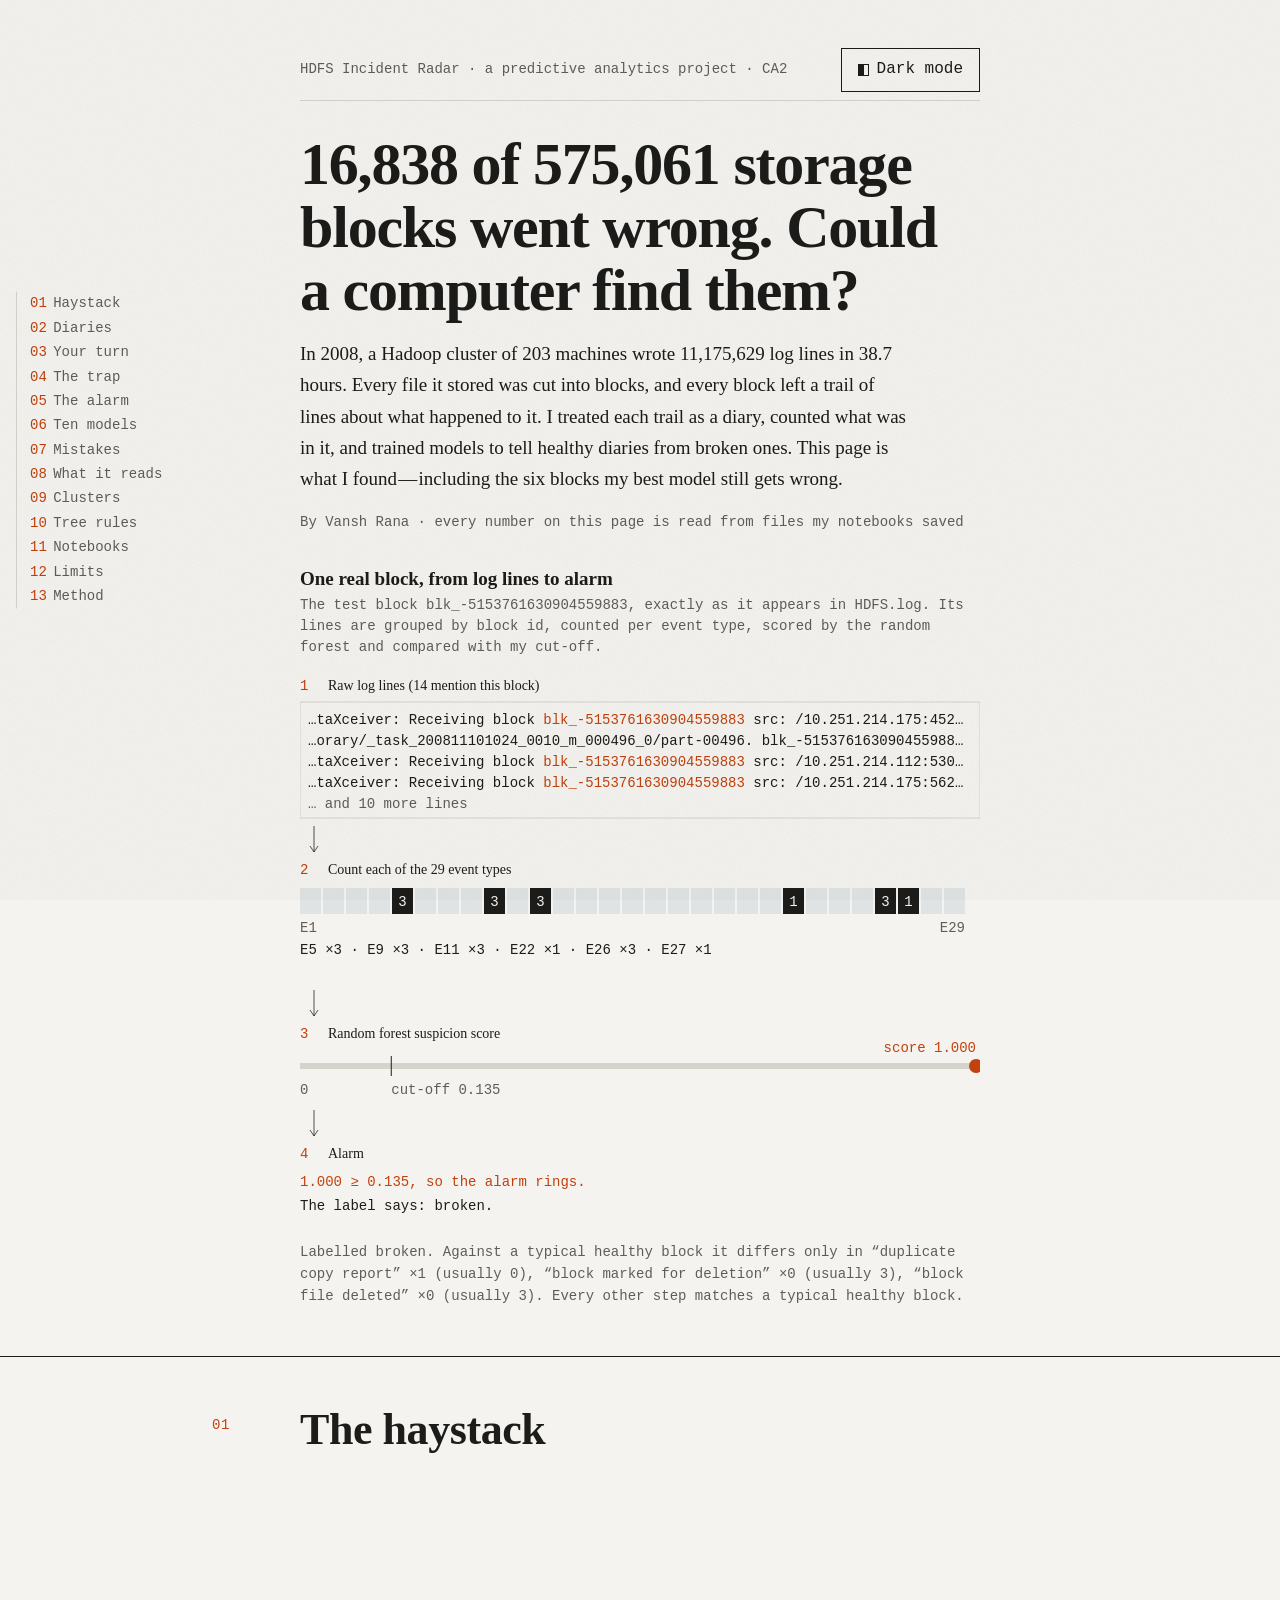
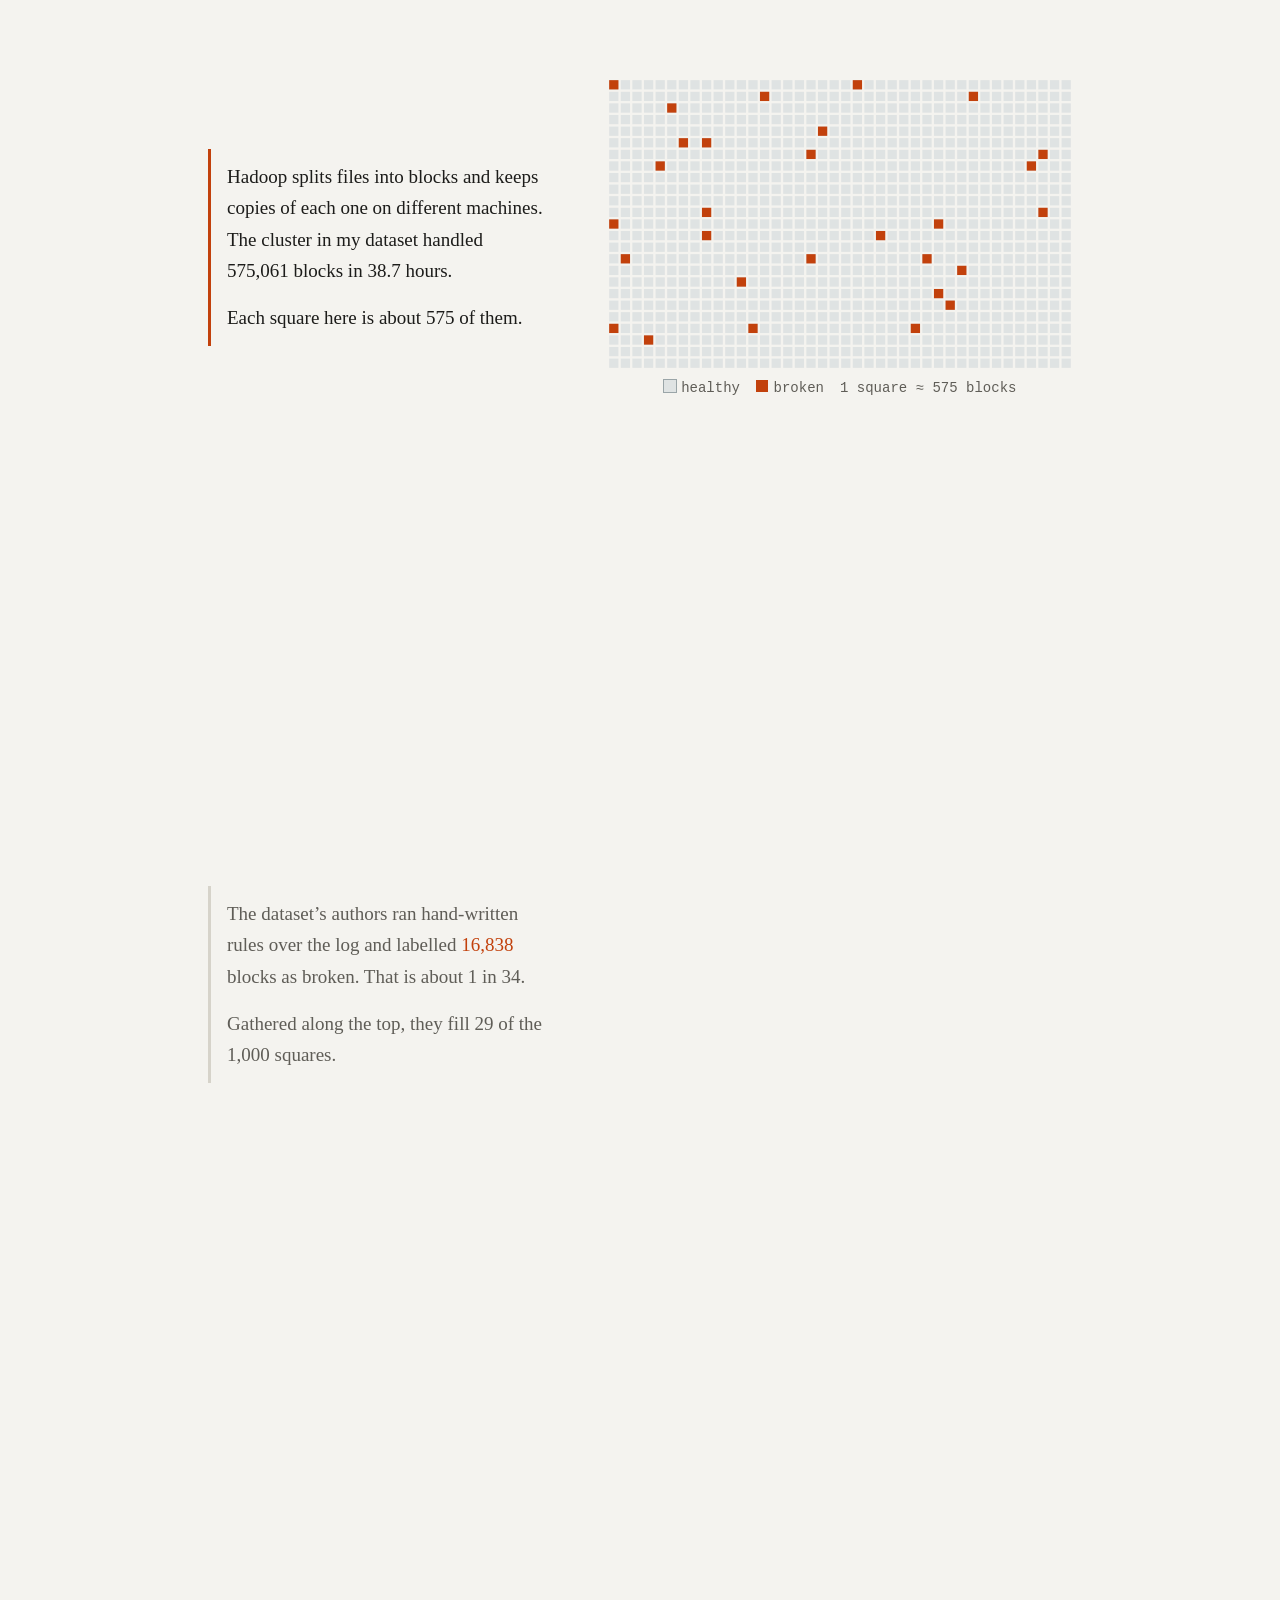
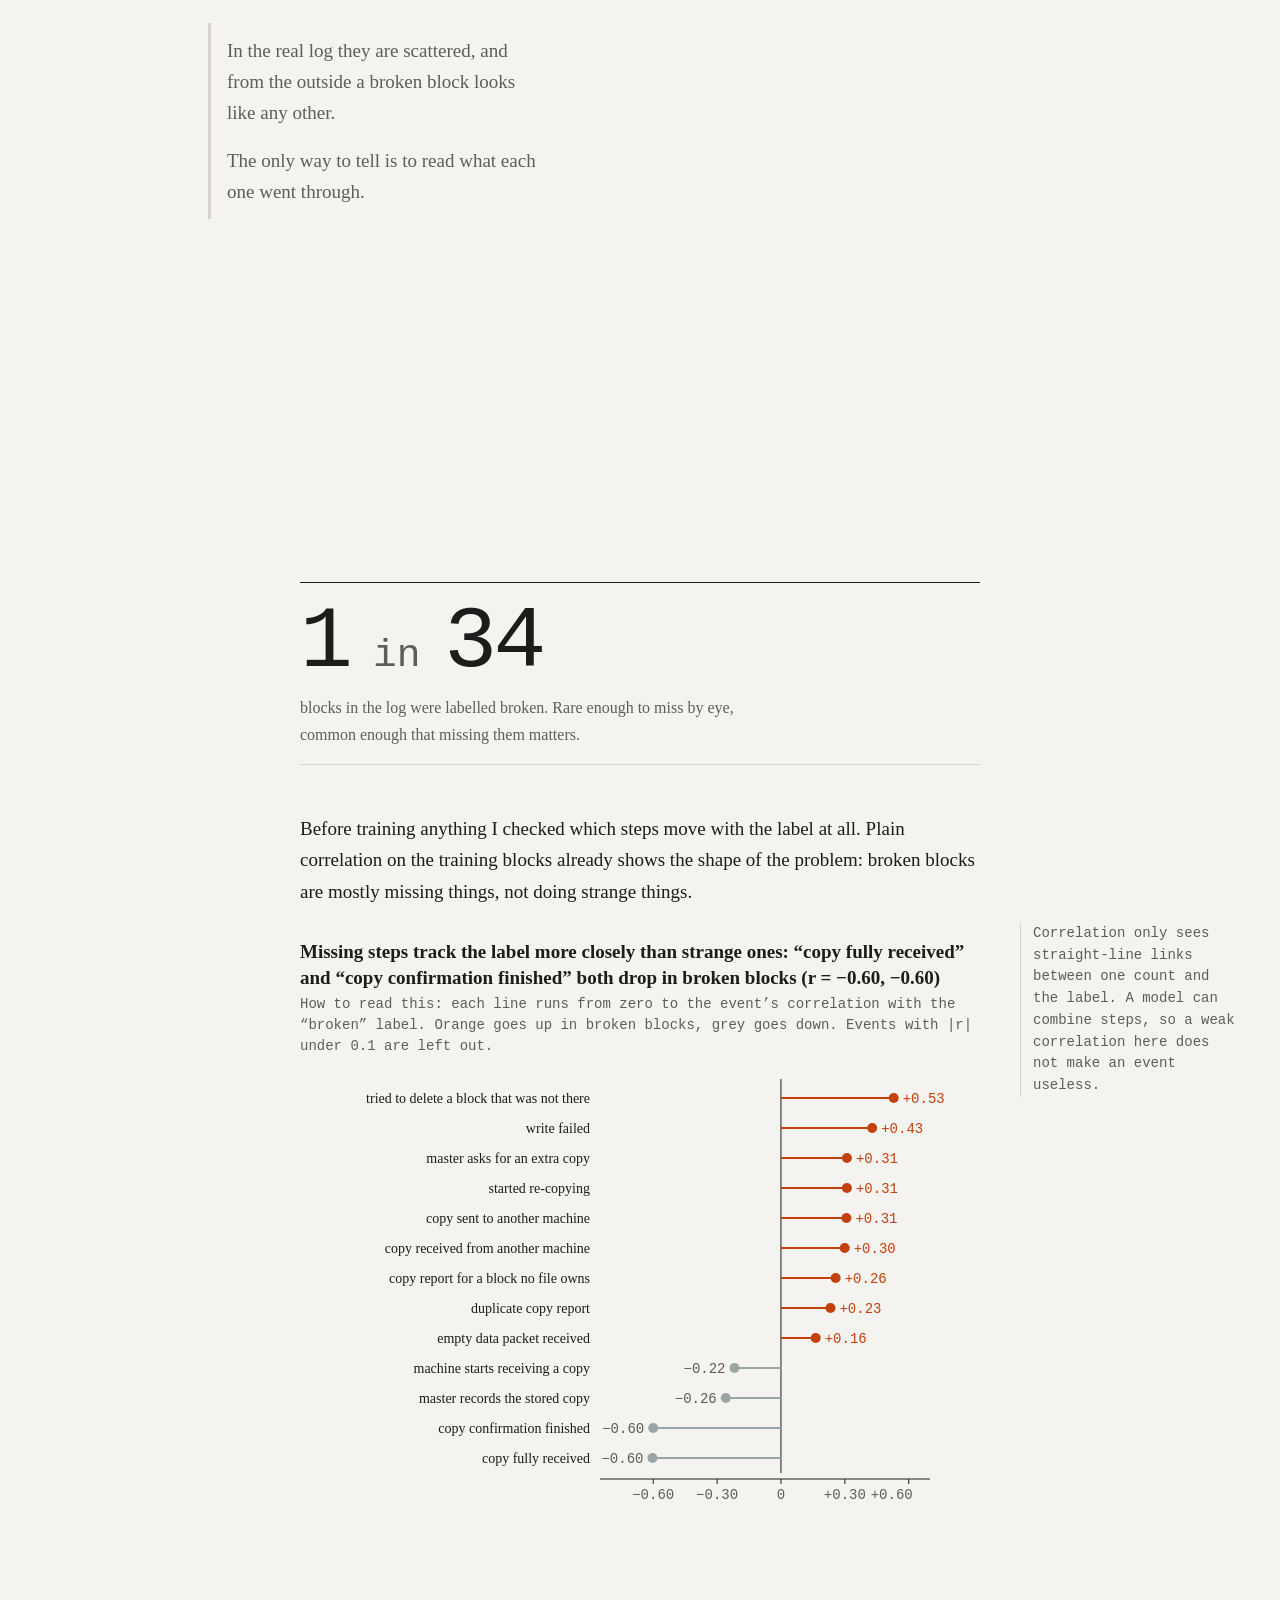
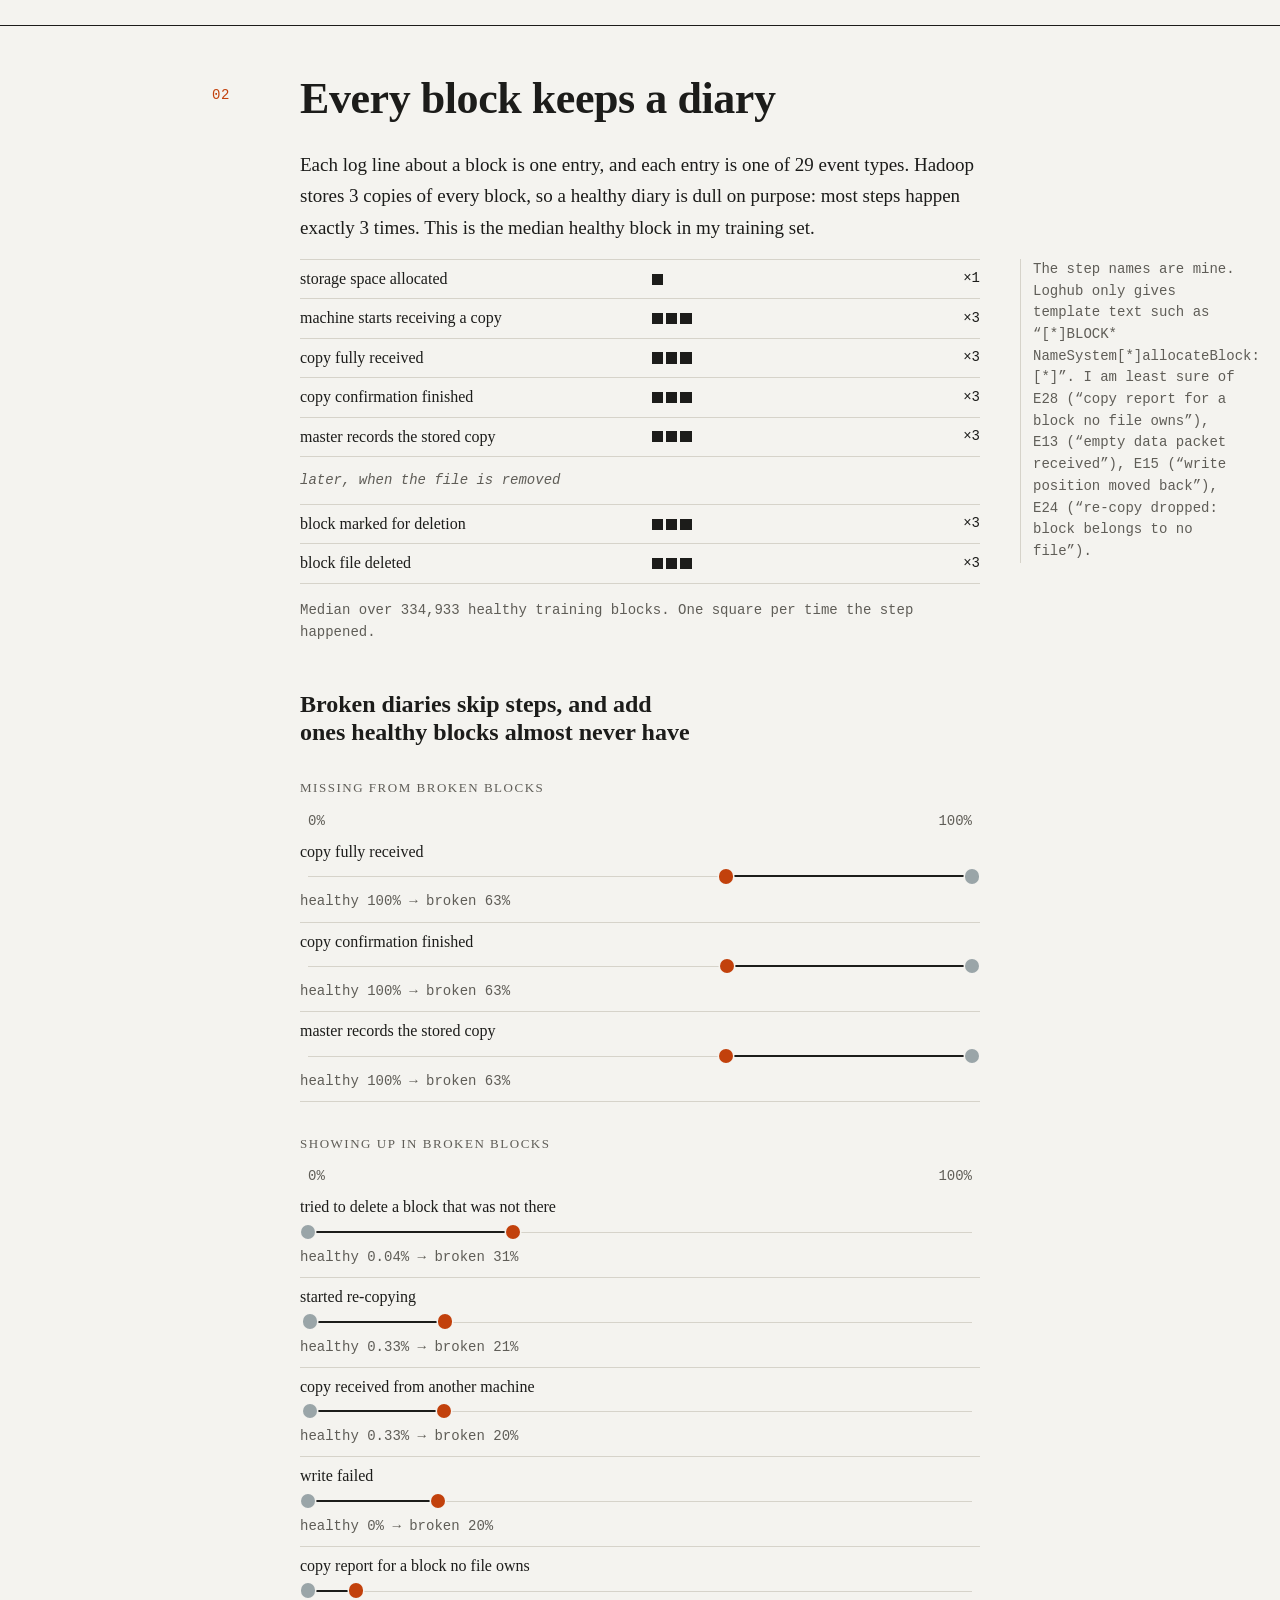
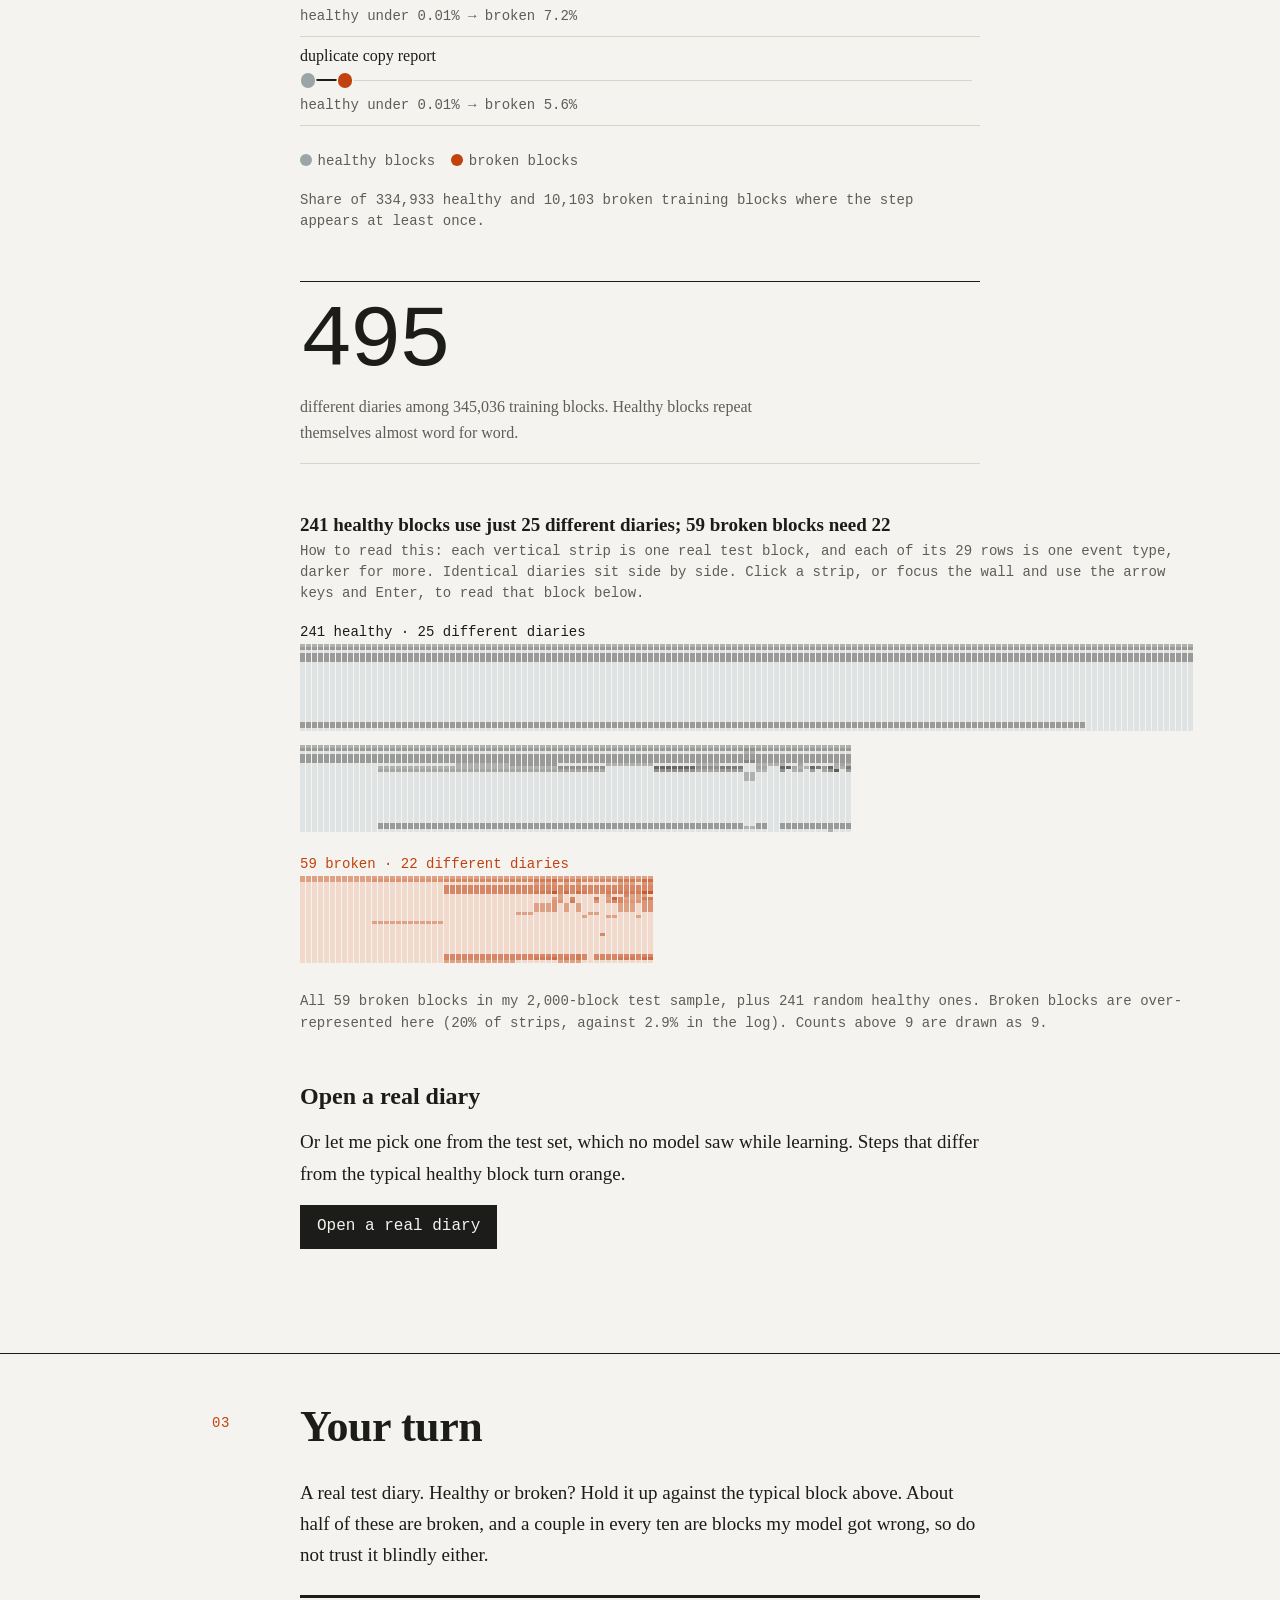
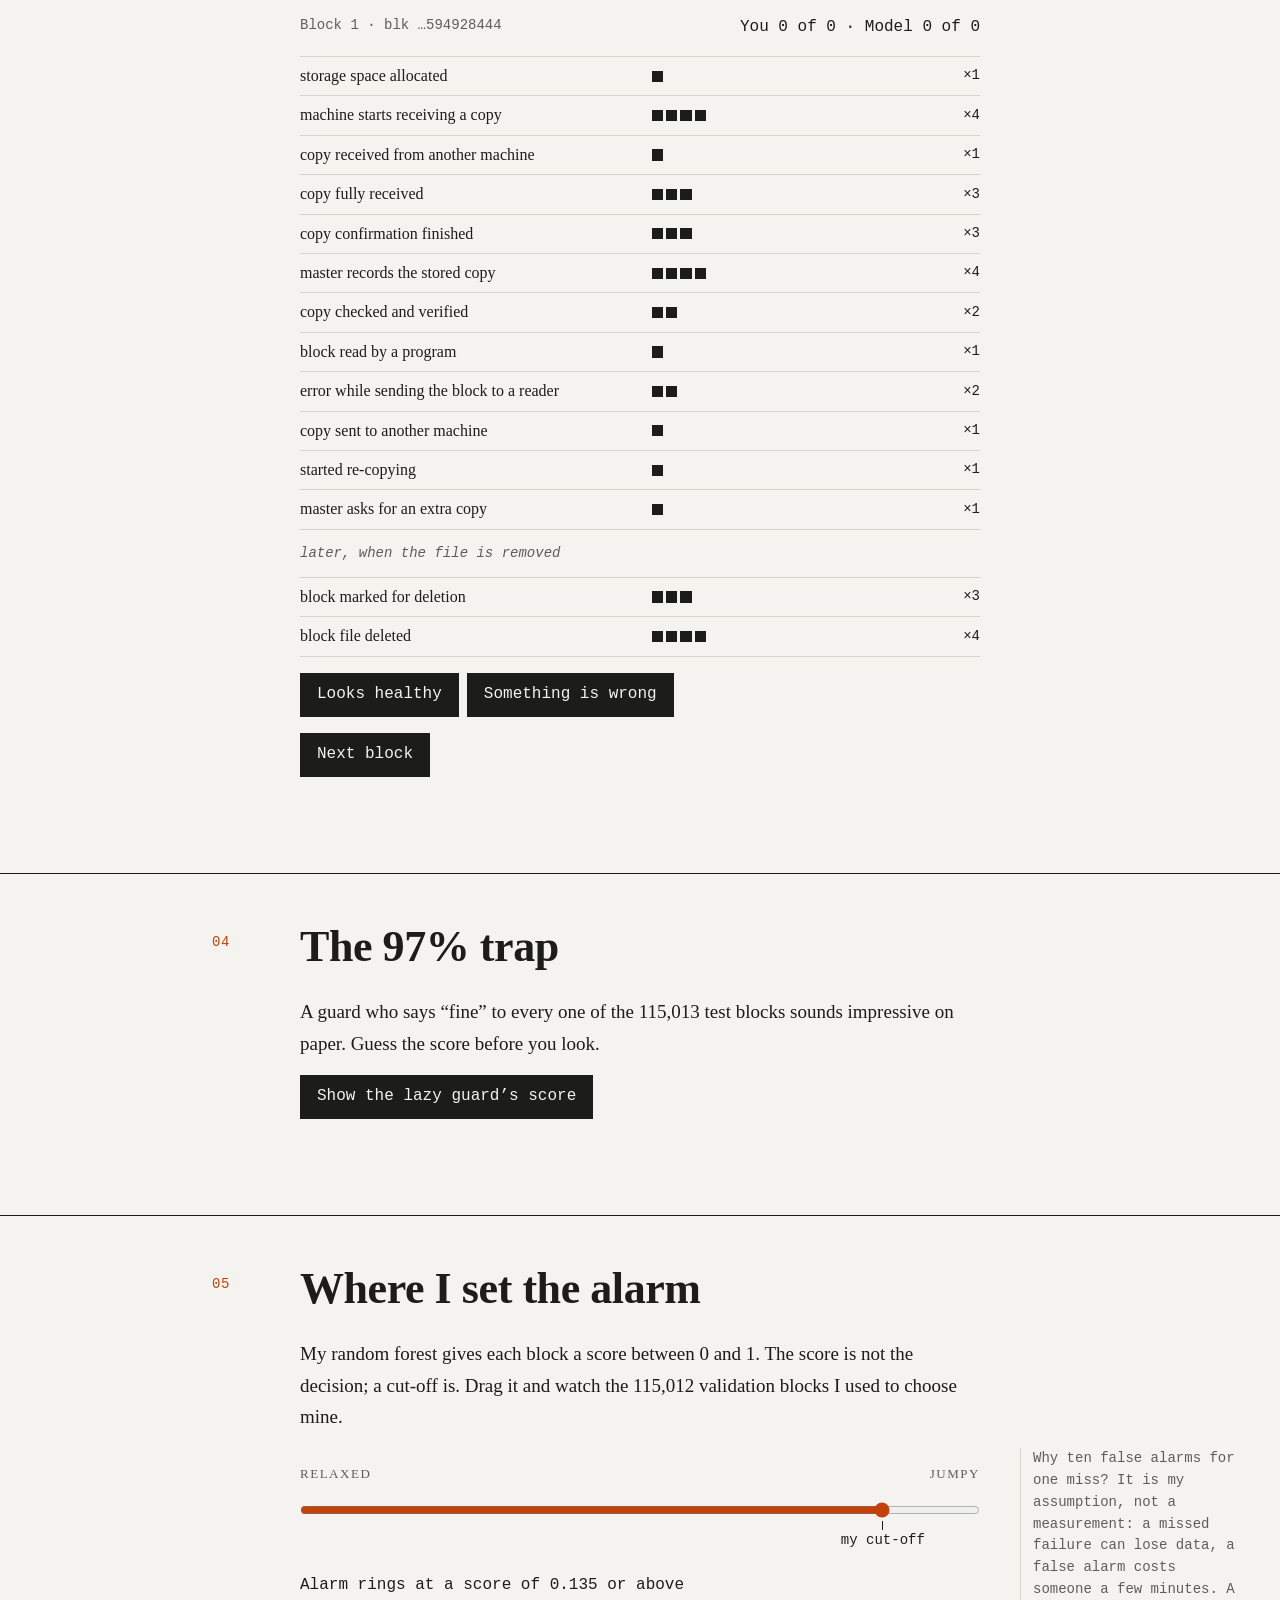
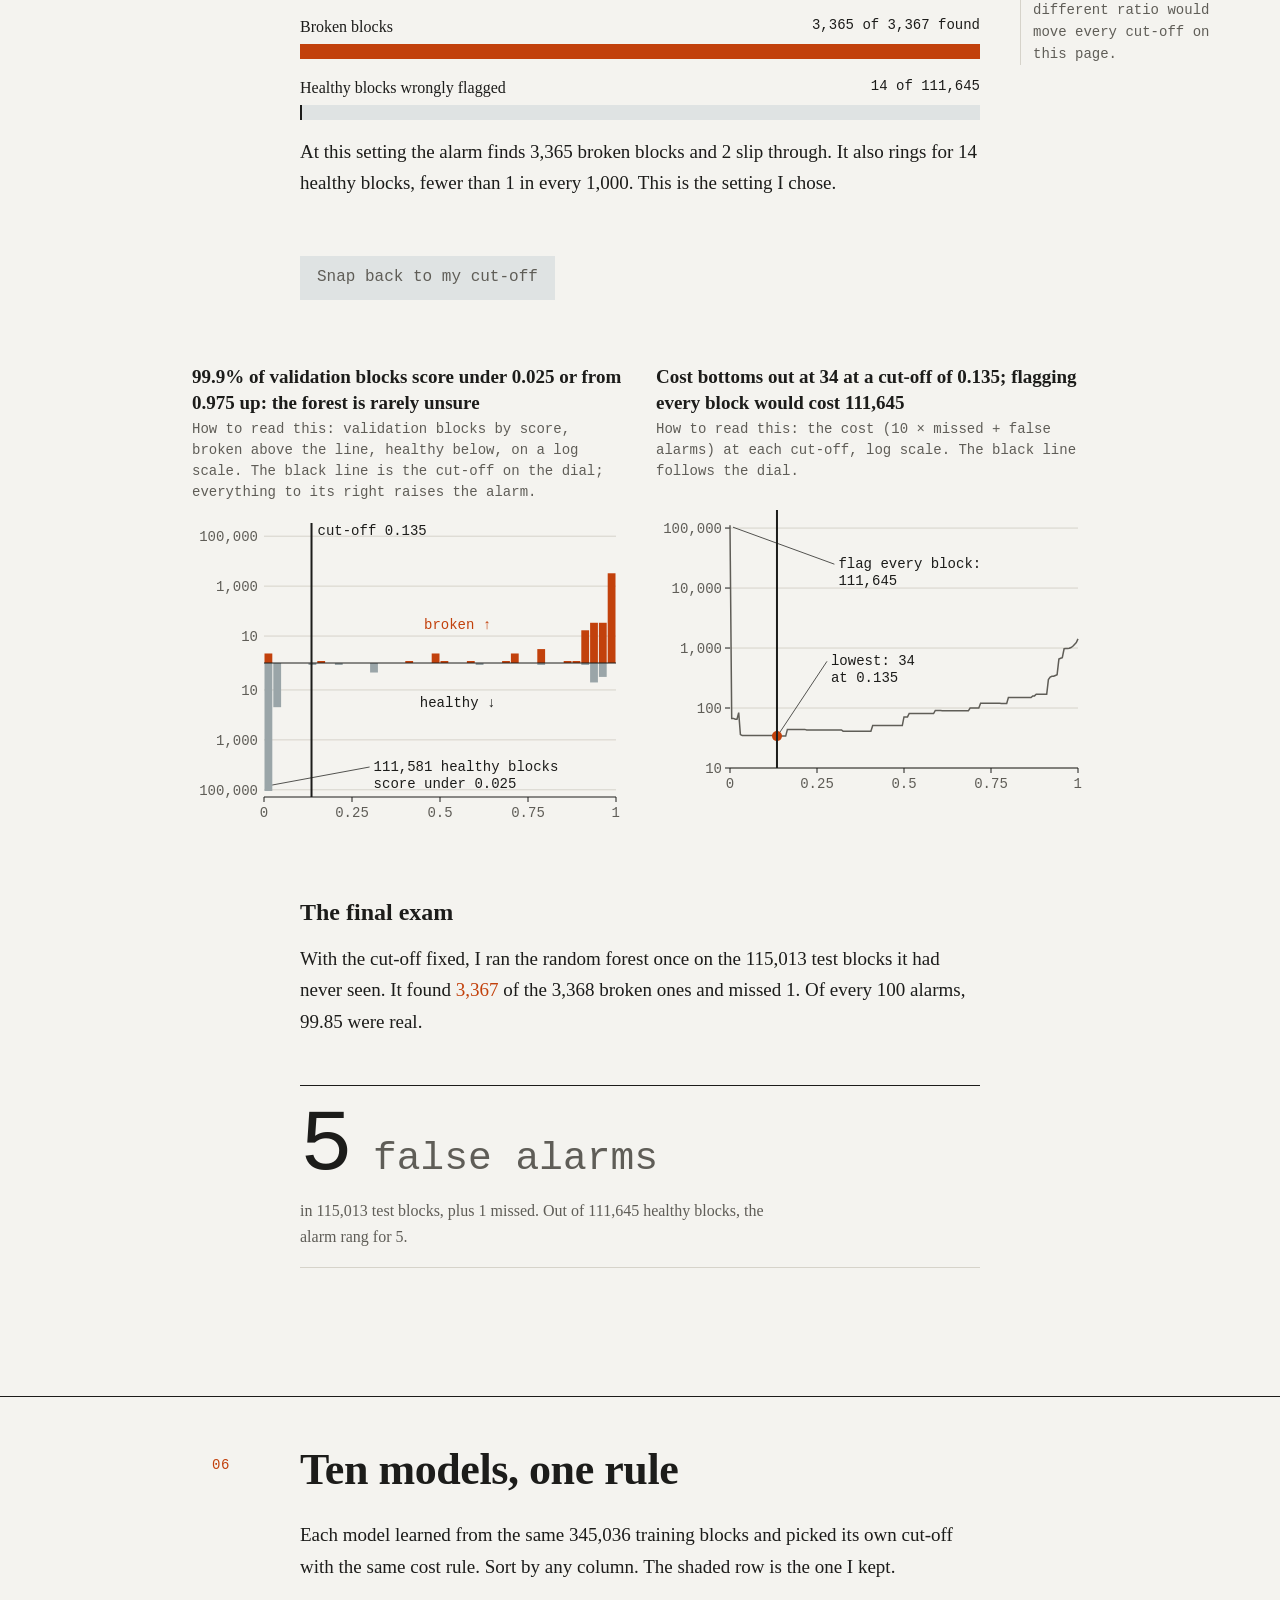
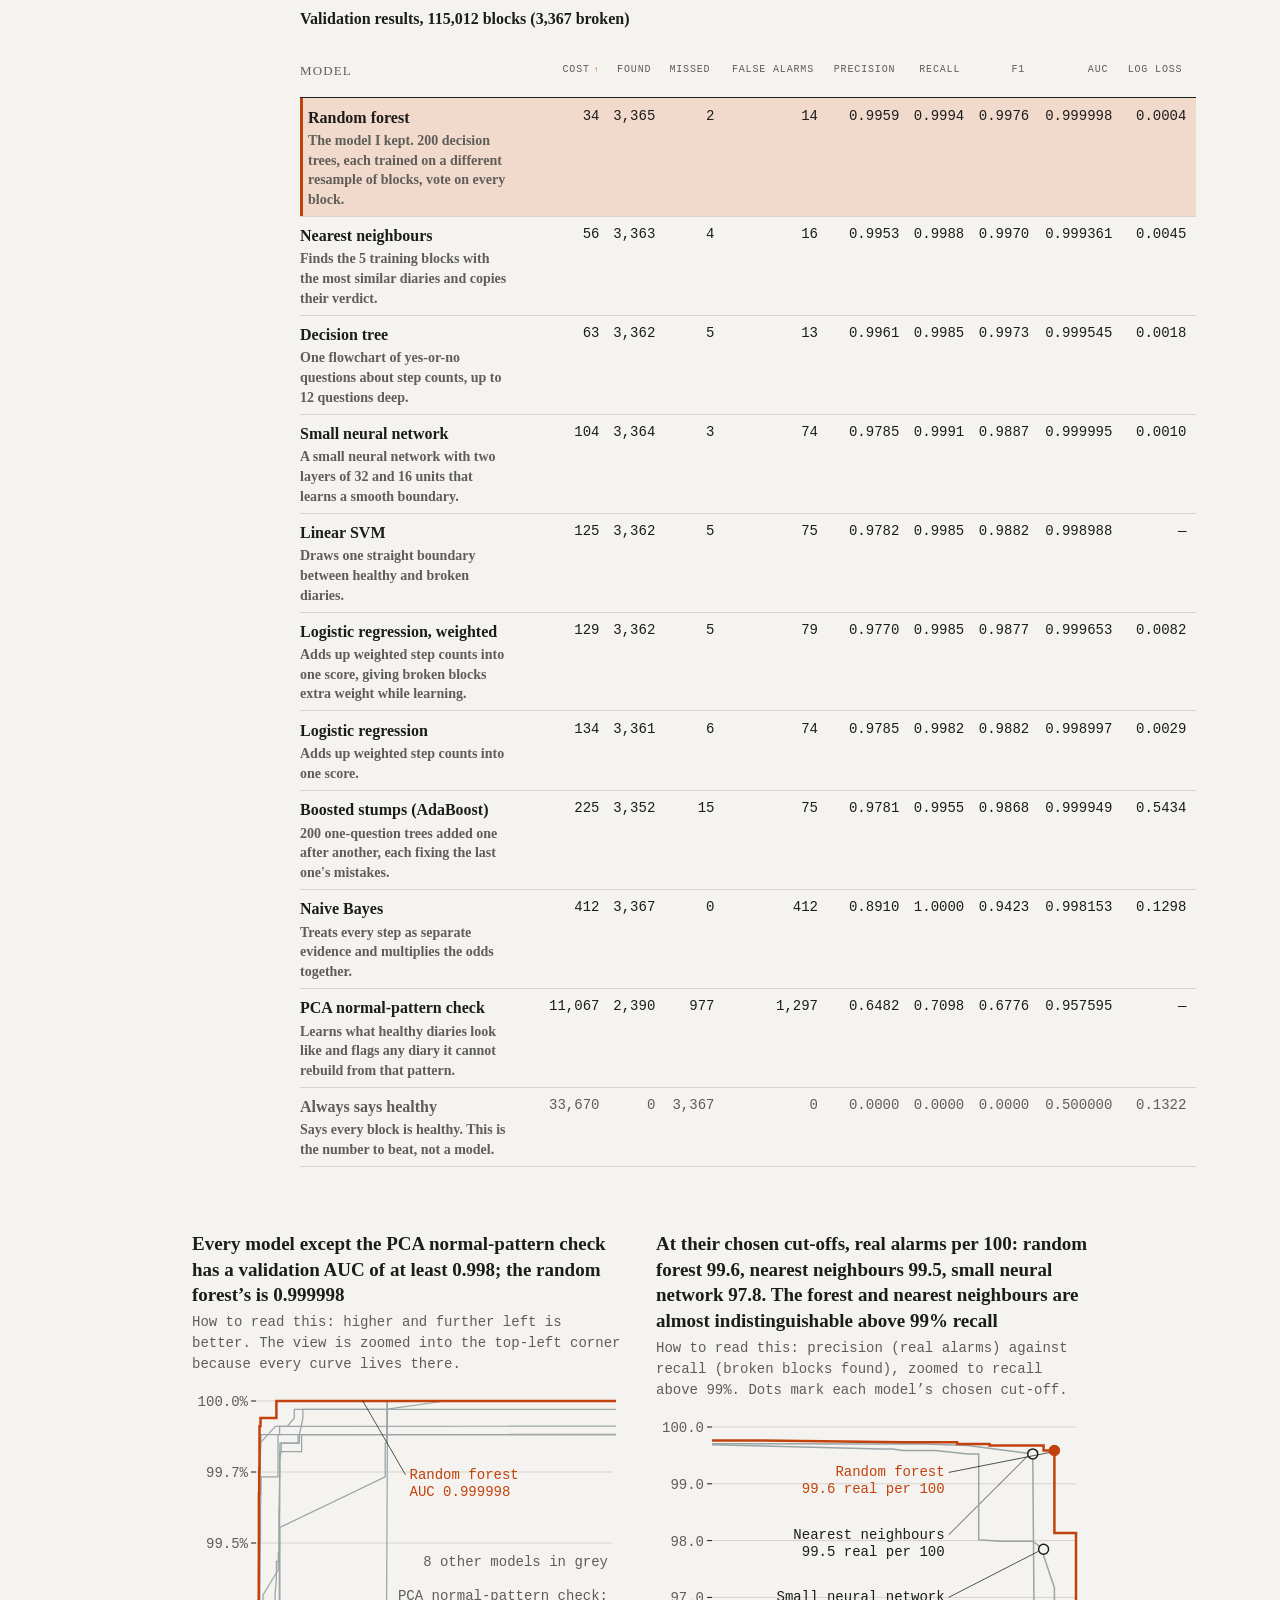
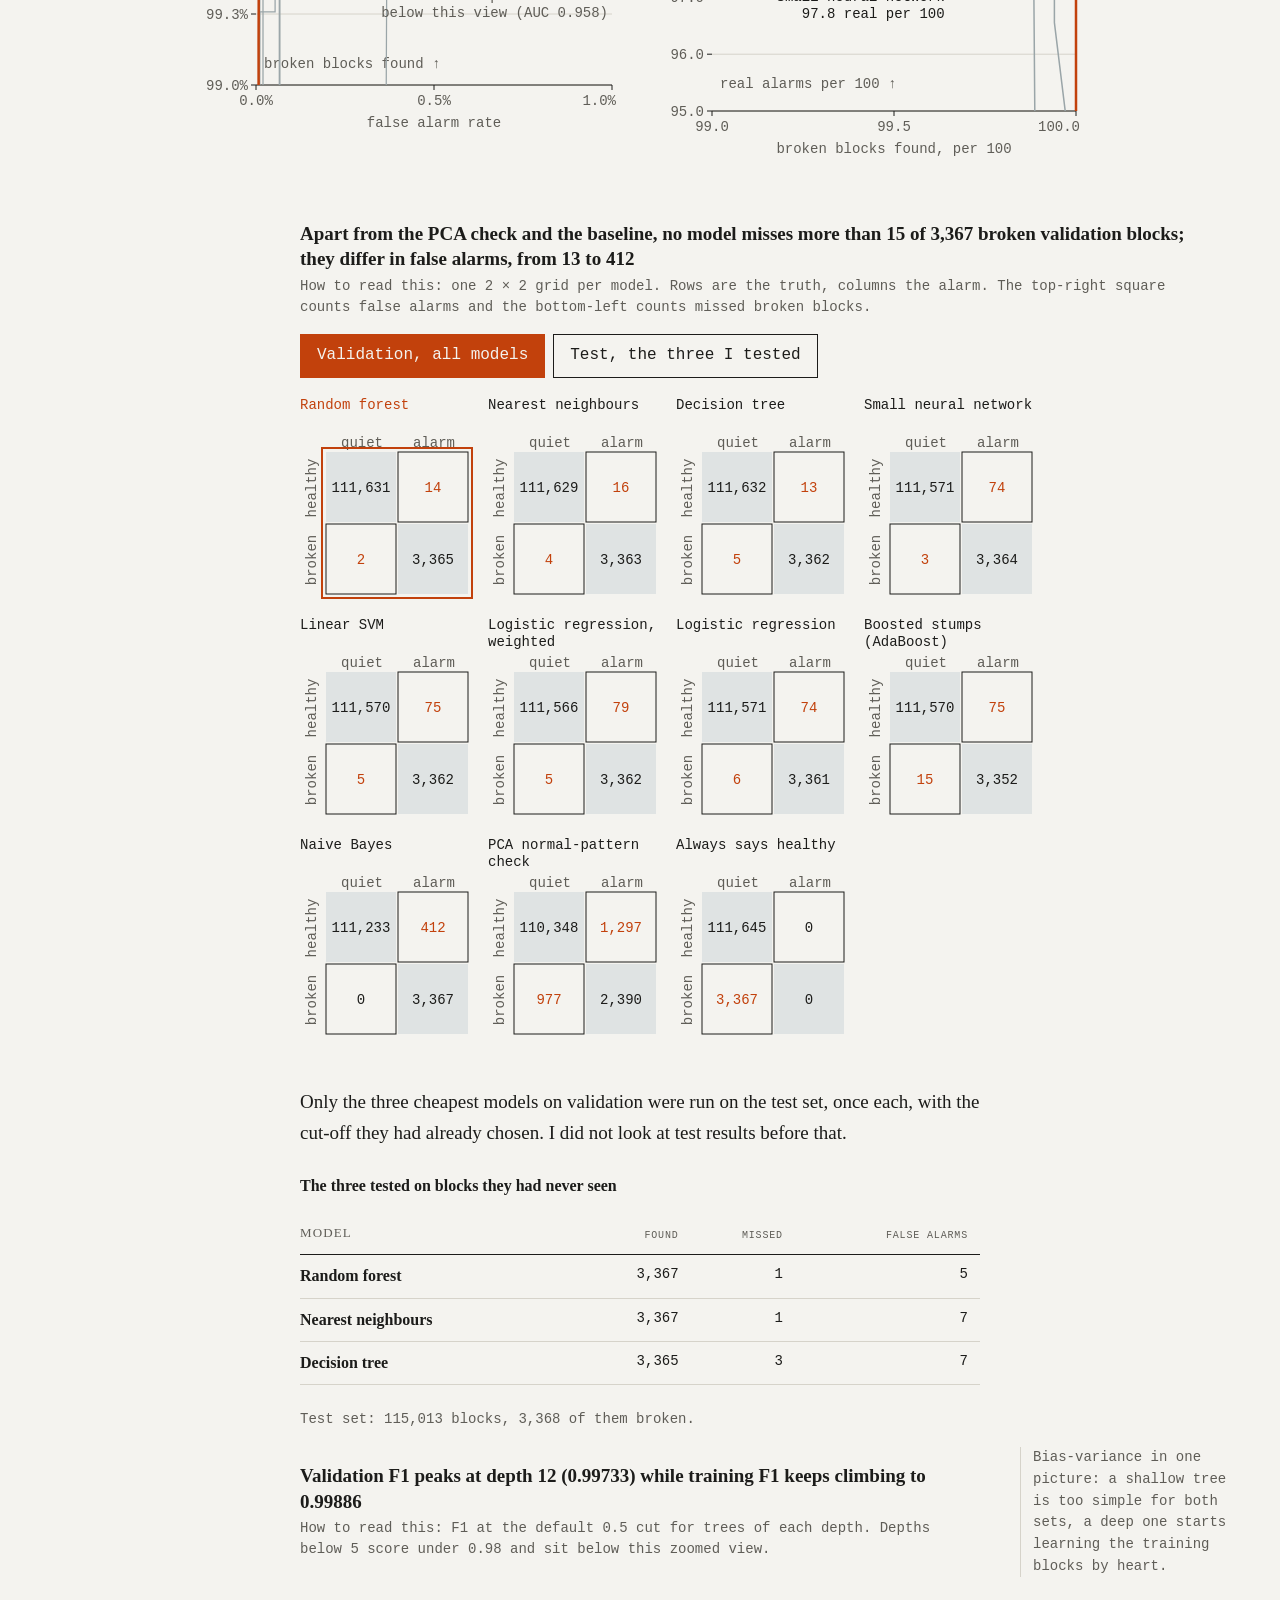
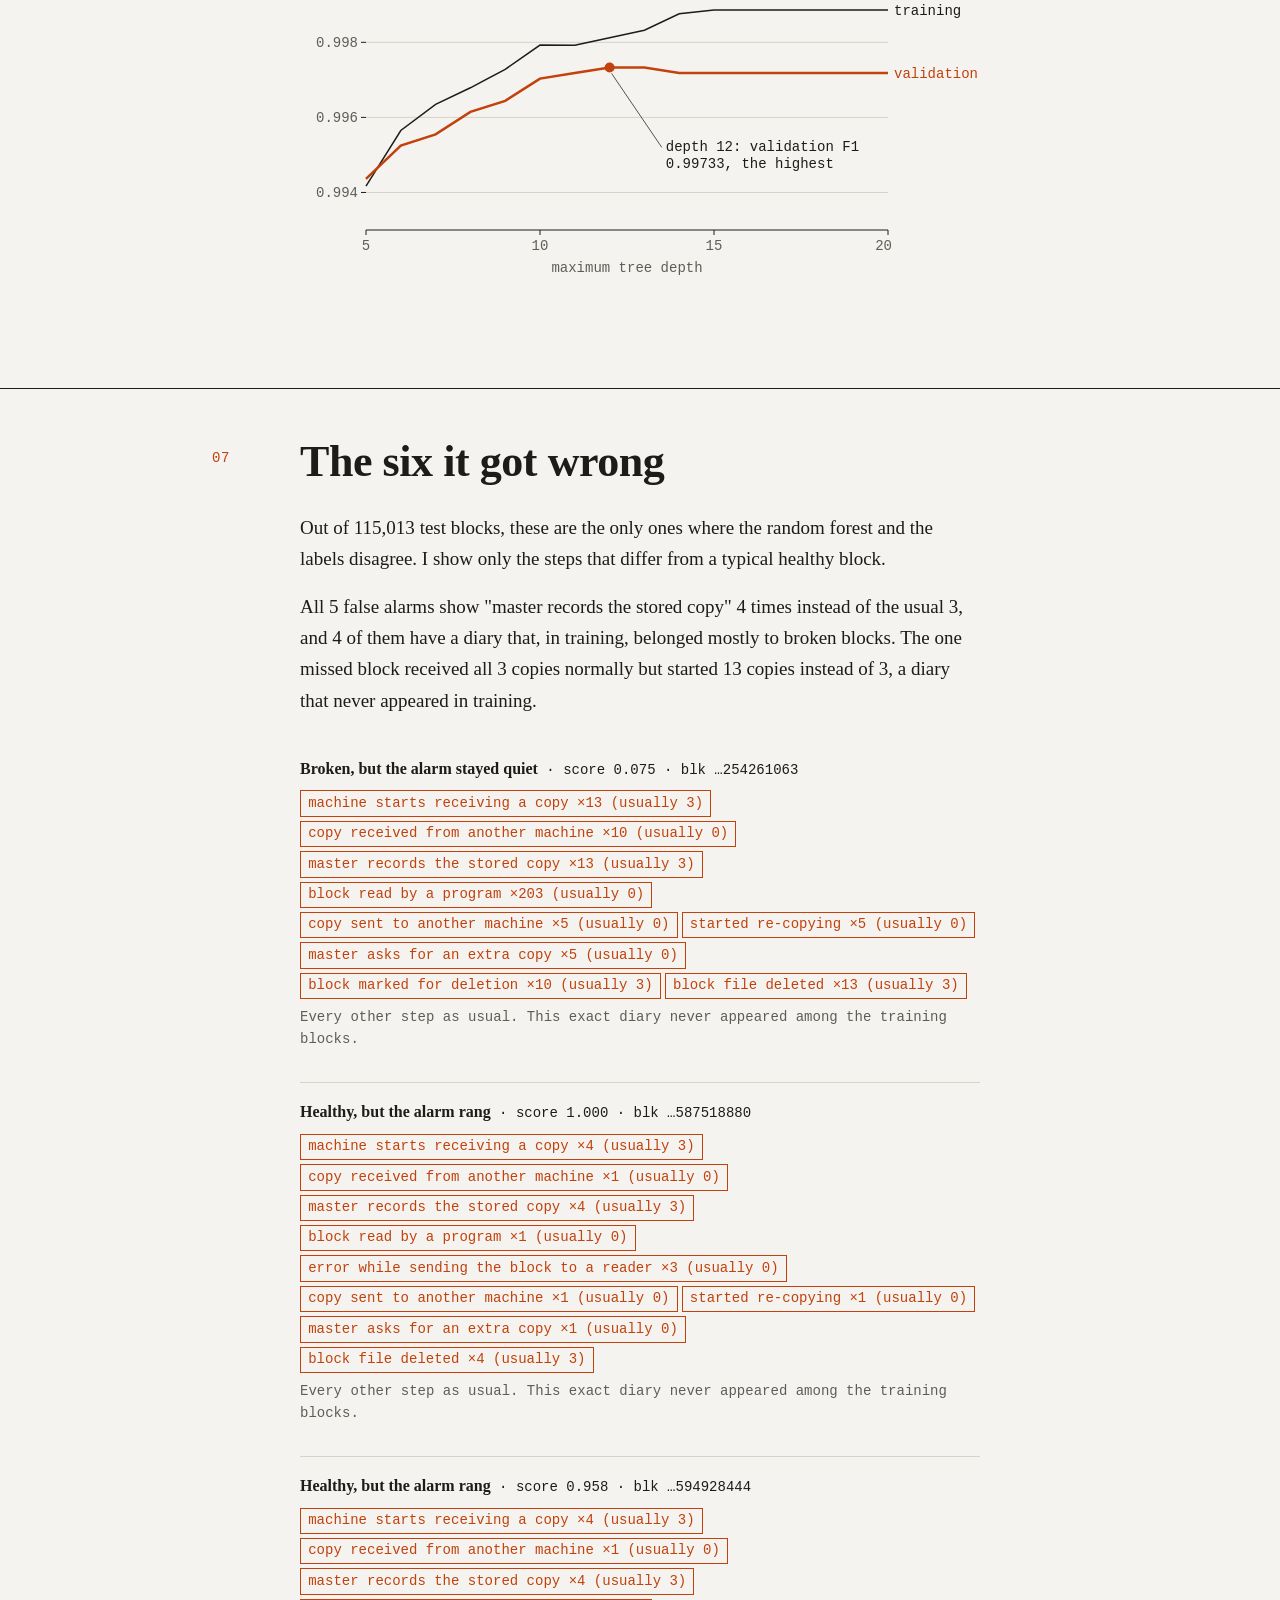
==== docs/index.html @ 0426726c "feat: interactive website, chart data export and leakage checks - Rebuild notebooks 01-03 so the spl" ====
<!doctype html>
<html lang="en" class="loading">
<head>
  <meta charset="utf-8">
  <noscript><style>.loading main { visibility: visible; }</style></noscript>
  <script>
    // Apply a saved theme before the first paint, so dark mode never flashes light.
    try {
      var savedTheme = localStorage.getItem('radar-theme');
      if (savedTheme === 'dark' || savedTheme === 'light') document.documentElement.setAttribute('data-theme', savedTheme);
    } catch (error) { /* storage blocked: follow the system setting */ }
  </script>
  <meta name="viewport" content="width=device-width, initial-scale=1">
  <title>HDFS Incident Radar: finding broken blocks in a storage log</title>
  <meta name="description" content="A student predictive-analytics project: telling healthy Hadoop storage blocks from broken ones using only counts of their log events, with every chart drawn from the saved results.">
  <meta name="theme-color" content="#f4f3ef" media="(prefers-color-scheme: light)">
  <meta name="theme-color" content="#161614" media="(prefers-color-scheme: dark)">
  <meta property="og:title" content="HDFS Incident Radar: finding broken blocks in a storage log">
  <meta property="og:description" content="How I taught a model to read the log diaries of Hadoop storage blocks, and the six blocks it still gets wrong.">
  <meta property="og:type" content="website">
  <meta property="og:image" content="assets/social_preview.png">
  <meta property="og:image:width" content="1200">
  <meta property="og:image:height" content="630">
  <meta name="twitter:card" content="summary_large_image">
  <link rel="icon" href="assets/favicon.svg" type="image/svg+xml">
  <link rel="stylesheet" href="css/style.css">
  <script src="js/theme.js" defer></script>
  <script src="js/data.js" defer></script>
  <script src="js/charts/base.js" defer></script>
  <script src="js/masthead.js" defer></script>
  <script src="js/charts/pipeline.js" defer></script>
  <script src="js/haystack.js" defer></script>
  <script src="js/charts/correlation.js" defer></script>
  <script src="js/diary.js" defer></script>
  <script src="js/charts/barcode.js" defer></script>
  <script src="js/detective.js" defer></script>
  <script src="js/trap.js" defer></script>
  <script src="js/dial.js" defer></script>
  <script src="js/charts/scorehist.js" defer></script>
  <script src="js/charts/costcurve.js" defer></script>
  <script src="js/models.js" defer></script>
  <script src="js/charts/roc.js" defer></script>
  <script src="js/charts/pr.js" defer></script>
  <script src="js/charts/confusion.js" defer></script>
  <script src="js/charts/depth.js" defer></script>
  <script src="js/mistakes.js" defer></script>
  <script src="js/charts/importance.js" defer></script>
  <script src="js/charts/pca.js" defer></script>
  <script src="js/charts/kmeans.js" defer></script>
  <script src="js/rules.js" defer></script>
  <script src="js/figures.js" defer></script>
  <script src="js/nav.js" defer></script>
  <script src="js/countup.js" defer></script>
  <script src="js/main.js" defer></script>
</head>
<body>
<a class="skip-link" href="#main">Skip to the story</a>

<nav class="rail" aria-label="Sections">
  <ol>
    <li><a href="#haystack"><span class="rail-no">01</span>Haystack</a></li>
    <li><a href="#diary"><span class="rail-no">02</span>Diaries</a></li>
    <li><a href="#detective"><span class="rail-no">03</span>Your turn</a></li>
    <li><a href="#trap"><span class="rail-no">04</span>The trap</a></li>
    <li><a href="#dial"><span class="rail-no">05</span>The alarm</a></li>
    <li><a href="#models"><span class="rail-no">06</span>Ten models</a></li>
    <li><a href="#mistakes"><span class="rail-no">07</span>Mistakes</a></li>
    <li><a href="#looks"><span class="rail-no">08</span>What it reads</a></li>
    <li><a href="#clusters"><span class="rail-no">09</span>Clusters</a></li>
    <li><a href="#rules"><span class="rail-no">10</span>Tree rules</a></li>
    <li><a href="#notebooks"><span class="rail-no">11</span>Notebooks</a></li>
    <li><a href="#limits"><span class="rail-no">12</span>Limits</a></li>
    <li><a href="#method"><span class="rail-no">13</span>Method</a></li>
  </ol>
</nav>

<main id="main">

  <!-- Masthead -->
  <header class="masthead wrap" id="top">
    <div class="masthead-bar">
      <p class="kicker">HDFS Incident Radar · a predictive analytics project · CA2</p>
      <button class="button button-quiet theme-toggle" type="button" id="theme-toggle"><span class="theme-mark" aria-hidden="true"></span><span class="theme-label">Dark mode</span></button>
    </div>
    <h1 id="headline"><span data-fact="anomalous_blocks"></span> of <span data-fact="total_blocks"></span> storage blocks went wrong. Could a computer find them?</h1>
    <p class="standfirst">In <span data-fact="log_year"></span>, a Hadoop cluster of <span data-fact="machines"></span> machines wrote <span data-fact="log_lines"></span> log lines in <span data-fact="log_hours" data-format="decimal1"></span> hours. Every file it stored was cut into blocks, and every block left a trail of lines about what happened to it. I treated each trail as a diary, counted what was in it, and trained models to tell healthy diaries from broken ones. This page is what I found&#8202;—&#8202;including the <span data-fact="mistakes" data-format="word"></span> blocks my best model still gets wrong.</p>
    <p class="byline">By Vansh Rana · every number on this page is read from files my notebooks saved</p>
    <noscript><p class="load-error">The charts and numbers on this page are drawn by JavaScript from small data files. Please turn JavaScript on to see them.</p></noscript>
    <p class="load-error" id="load-error" hidden></p>

    <figure class="chart pipeline" id="chart-pipeline">
      <figcaption>
        <p class="chart-title">One real block, from log lines to alarm</p>
        <p class="chart-how">The test block <span data-chart-fact="pipeline_id"></span>, exactly as it appears in HDFS.log. Its lines are grouped by block id, counted per event type, scored by the random forest and compared with my cut-off.</p>
      </figcaption>
      <div class="chart-body" style="--h: 560px"></div>
      <p class="sr-only chart-alt"></p>
      <p class="note chart-note" id="pipeline-note"></p>
    </figure>
  </header>

  <!-- 01 Haystack -->
  <section class="section" id="haystack" aria-labelledby="haystack-title">
    <div class="wrap">
      <p class="section-no">01</p>
      <h2 id="haystack-title">The haystack</h2>
    </div>
    <div class="scrolly">
      <figure class="scrolly-graphic">
        <svg class="haystack-svg" id="haystack-svg" viewBox="0 0 400 250" role="img" aria-labelledby="haystack-alt"></svg>
        <figcaption class="legend" aria-hidden="true">
          <span><span class="swatch swatch-healthy"></span>healthy</span>
          <span><span class="swatch swatch-broken"></span>broken</span>
          <span>1 square ≈ <span data-fact="blocks_per_square"></span> blocks</span>
        </figcaption>
        <p class="sr-only" id="haystack-alt" aria-live="polite"></p>
      </figure>
      <div class="scrolly-steps">
        <div class="step" data-step="0">
          <p>Hadoop splits files into blocks and keeps copies of each one on different machines. The cluster in my dataset handled <span data-fact="total_blocks"></span> blocks in <span data-fact="log_hours" data-format="decimal1"></span> hours.</p>
          <p>Each square here is about <span data-fact="blocks_per_square"></span> of them.</p>
        </div>
        <div class="step" data-step="1">
          <p>The dataset’s authors ran hand-written rules over the log and labelled <span data-fact="anomalous_blocks" class="broken-text"></span> blocks as broken. That is about 1 in <span data-fact="one_in"></span>.</p>
          <p>Gathered along the top, they fill <span data-fact="broken_squares"></span> of the <span data-fact="grid_squares"></span> squares.</p>
        </div>
        <div class="step" data-step="2">
          <p>In the real log they are scattered, and from the outside a broken block looks like any other.</p>
          <p>The only way to tell is to read what each one went through.</p>
        </div>
      </div>
    </div>
    <div class="wrap">
      <div class="pull-stat">
        <p class="pull-number">1<span class="unit"> in </span><span data-fact="one_in" data-countup></span></p>
        <p class="pull-caption">blocks in the log were labelled broken. Rare enough to miss by eye, common enough that missing them matters.</p>
      </div>

      <p>Before training anything I checked which steps move with the label at all. Plain correlation on the training blocks already shows the shape of the problem: broken blocks are mostly missing things, not doing strange things.</p>
      <aside class="margin-note">Correlation only sees straight-line links between one count and the label. A model can combine steps, so a weak correlation here does not make an event useless.</aside>
      <figure class="chart" id="chart-correlation">
        <figcaption>
          <p class="chart-title"></p>
          <p class="chart-how">How to read this: each line runs from zero to the event’s correlation with the “broken” label. Orange goes up in broken blocks, grey goes down. Events with |r| under 0.1 are left out.</p>
        </figcaption>
        <div class="chart-body" style="--h: 520px"></div>
        <p class="sr-only chart-alt"></p>
        <p class="sr-only chart-live" aria-live="polite"></p>
      </figure>
    </div>
  </section>

  <!-- 02 Diaries -->
  <section class="section" id="diary" aria-labelledby="diary-title">
    <div class="wrap">
      <p class="section-no">02</p>
      <h2 id="diary-title">Every block keeps a diary</h2>
      <p>Each log line about a block is one entry, and each entry is one of <span data-fact="event_types"></span> event types. Hadoop stores <span data-fact="typical_copies"></span> copies of every block, so a healthy diary is dull on purpose: most steps happen exactly <span data-fact="typical_copies"></span> times. This is the median healthy block in my training set.</p>
      <aside class="margin-note" id="names-note"></aside>
      <ol class="diary" id="typical-diary" aria-label="The typical healthy block, step by step"></ol>
      <p class="note">Median over <span data-fact="healthy_training_blocks"></span> healthy training blocks. One square per time the step happened.</p>

      <h3 id="dumbbell-title">Broken diaries skip steps, and add ones healthy blocks almost never have</h3>
      <div class="dumbbell" id="dumbbell" aria-labelledby="dumbbell-title"></div>
      <p class="legend" aria-hidden="true">
        <span><span class="swatch" style="background: var(--healthy); border-radius: 50%;"></span>healthy blocks</span>
        <span><span class="swatch swatch-broken" style="border-radius: 50%;"></span>broken blocks</span>
      </p>
      <p class="note">Share of <span data-fact="healthy_training_blocks"></span> healthy and <span data-fact="broken_training_blocks"></span> broken training blocks where the step appears at least once.</p>

      <div class="pull-stat">
        <p class="pull-number"><span data-fact="distinct_patterns_train" data-countup></span></p>
        <p class="pull-caption">different diaries among <span data-fact="train_blocks"></span> training blocks. Healthy blocks repeat themselves almost word for word.</p>
      </div>
    </div>

    <div class="wrap">
      <figure class="chart wide" id="chart-barcode">
        <figcaption>
          <p class="chart-title"></p>
          <p class="chart-how">How to read this: each vertical strip is one real test block, and each of its <span data-fact="event_types"></span> rows is one event type, darker for more. Identical diaries sit side by side. Click a strip, or focus the wall and use the arrow keys and Enter, to read that block below.</p>
        </figcaption>
        <div class="chart-body" style="--h: 260px"></div>
        <p class="sr-only chart-alt"></p>
        <p class="sr-only chart-live" aria-live="polite"></p>
        <p class="note chart-note"></p>
      </figure>

      <h3 id="real-diary-title">Open a real diary</h3>
      <p>Or let me pick one from the test set, which no model saw while learning. Steps that differ from the typical healthy block turn orange.</p>
      <div class="button-row">
        <button class="button" type="button" id="open-diary">Open a real diary</button>
      </div>
      <div class="diary-panel" id="real-diary" aria-live="polite"></div>
    </div>
  </section>

  <!-- 03 Detective -->
  <section class="section" id="detective" aria-labelledby="detective-title">
    <div class="wrap">
      <p class="section-no">03</p>
      <h2 id="detective-title">Your turn</h2>
      <p>A real test diary. Healthy or broken? Hold it up against the typical block above. About half of these are broken, and a couple in every ten are blocks my model got wrong, so do not trust it blindly either.</p>
      <div class="detective" id="detective-game">
        <div class="detective-head">
          <span id="detective-round"></span>
          <span class="scoreboard" id="detective-score" aria-live="polite"></span>
        </div>
        <ol class="diary" id="detective-diary" aria-label="Diary of the block to judge"></ol>
        <div class="button-row" id="detective-choices">
          <button class="button" type="button" data-guess="0">Looks healthy</button>
          <button class="button" type="button" data-guess="1">Something is wrong</button>
        </div>
        <div id="detective-reveal" aria-live="polite"></div>
        <div class="button-row">
          <button class="button" type="button" id="detective-next" hidden>Next block</button>
        </div>
      </div>
    </div>
  </section>

  <!-- 04 Trap -->
  <section class="section" id="trap" aria-labelledby="trap-title">
    <div class="wrap">
      <p class="section-no">04</p>
      <h2 id="trap-title">The <span data-fact="baseline_test_accuracy" data-format="pct0"></span> trap</h2>
      <p>A guard who says “fine” to every one of the <span data-fact="test_blocks"></span> test blocks sounds impressive on paper. Guess the score before you look.</p>
      <div class="button-row">
        <button class="button" type="button" id="trap-toggle" aria-pressed="false" aria-controls="trap-table">Show the lazy guard’s score</button>
      </div>
      <div class="table-wrap" id="trap-table" hidden>
        <table>
          <caption>Test set, <span data-fact="test_blocks"></span> blocks</caption>
          <thead>
            <tr><th scope="col"></th><th scope="col" class="num">Lazy guard</th><th scope="col" class="num"><span data-fact="best_model_display"></span></th></tr>
          </thead>
          <tbody>
            <tr><th scope="row">Correct overall</th><td class="num" data-fact="baseline_test_accuracy" data-format="pct2"></td><td class="num" data-fact="best_test_accuracy" data-format="pct2"></td></tr>
            <tr><th scope="row">Broken blocks found</th><td class="num">0 of <span data-fact="test_anomalies"></span></td><td class="num"><span data-fact="best_test_found"></span> of <span data-fact="test_anomalies"></span></td></tr>
          </tbody>
        </table>
        <p>Two accuracy figures under three points apart, and one of them found nothing. That is why I never judged a model on accuracy: I looked at how many broken blocks it found and how many of its alarms were real.</p>
      </div>
    </div>
  </section>

  <!-- 05 Dial -->
  <section class="section" id="dial" aria-labelledby="dial-title">
    <div class="wrap">
      <p class="section-no">05</p>
      <h2 id="dial-title">Where I set the alarm</h2>
      <p>My random forest gives each block a score between 0 and 1. The score is not the decision; a cut-off is. Drag it and watch the <span data-fact="validation_blocks"></span> validation blocks I used to choose mine.</p>
      <aside class="margin-note">Why ten false alarms for one miss? It is my assumption, not a measurement: a missed failure can lose data, a false alarm costs someone a few minutes. A different ratio would move every cut-off on this page.</aside>

      <div class="dial">
        <label for="dial-slider" class="sr-only">Alarm threshold</label>
        <div class="dial-ends" aria-hidden="true"><span>relaxed</span><span>jumpy</span></div>
        <div class="slider-wrap">
          <input type="range" id="dial-slider" min="0" max="1" step="1" value="0">
          <div class="slider-tick" id="slider-tick" aria-hidden="true"><span>my cut-off</span></div>
        </div>
        <p class="dial-threshold" id="dial-threshold"></p>

        <div class="meter">
          <div class="meter-label"><span>Broken blocks</span><span class="num" id="meter-found-text"></span></div>
          <div class="meter-track" aria-hidden="true"><div class="meter-fill broken" id="meter-found"></div></div>
        </div>
        <div class="meter">
          <div class="meter-label"><span>Healthy blocks wrongly flagged</span><span class="num" id="meter-false-text"></span></div>
          <div class="meter-track" aria-hidden="true"><div class="meter-fill ink" id="meter-false"></div></div>
        </div>

        <p class="dial-sentence" id="dial-sentence" aria-live="polite"></p>
        <div class="button-row">
          <button class="button button-quiet" type="button" id="dial-chosen">Snap back to my cut-off</button>
        </div>
      </div>
    </div>

    <div class="wrap">
      <div class="pair wide">
        <figure class="chart" id="chart-scores">
          <figcaption>
            <p class="chart-title"></p>
            <p class="chart-how">How to read this: validation blocks by score, broken above the line, healthy below, on a log scale. The black line is the cut-off on the dial; everything to its right raises the alarm.</p>
          </figcaption>
          <div class="chart-body" style="--h: 300px"></div>
          <p class="sr-only chart-alt"></p>
          <p class="sr-only chart-live" aria-live="polite"></p>
        </figure>
        <figure class="chart" id="chart-cost">
          <figcaption>
            <p class="chart-title"></p>
            <p class="chart-how">How to read this: the cost (10 × missed + false alarms) at each cut-off, log scale. The black line follows the dial.</p>
          </figcaption>
          <div class="chart-body" style="--h: 300px"></div>
          <p class="sr-only chart-alt"></p>
          <p class="sr-only chart-live" aria-live="polite"></p>
        </figure>
      </div>

      <h3>The final exam</h3>
      <p>With the cut-off fixed, I ran the random forest once on the <span data-fact="test_blocks"></span> test blocks it had never seen. It found <span data-fact="best_test_found" class="broken-text"></span> of the <span data-fact="test_anomalies"></span> broken ones and missed <span data-fact="best_test_missed"></span>. Of every 100 alarms, <span data-fact="best_test_precision" data-format="per100"></span> were real.</p>
      <div class="pull-stat">
        <p class="pull-number"><span data-fact="best_test_false_alarms" data-countup></span><span class="unit"> false alarms</span></p>
        <p class="pull-caption">in <span data-fact="test_blocks"></span> test blocks, plus <span data-fact="best_test_missed"></span> missed. Out of <span data-fact="test_normal"></span> healthy blocks, the alarm rang for <span data-fact="best_test_false_alarms"></span>.</p>
      </div>
    </div>
  </section>

  <!-- 06 Models -->
  <section class="section" id="models" aria-labelledby="models-title">
    <div class="wrap">
      <p class="section-no">06</p>
      <h2 id="models-title"><span data-fact="model_count_word"></span> models, one rule</h2>
      <p>Each model learned from the same <span data-fact="train_blocks"></span> training blocks and picked its own cut-off with the same cost rule. Sort by any column. The shaded row is the one I kept.</p>
      <div class="table-wrap wide">
        <table class="dense" id="model-table">
          <caption>Validation results, <span data-fact="validation_blocks"></span> blocks (<span data-fact="validation_anomalies"></span> broken)</caption>
          <thead><tr></tr></thead>
          <tbody></tbody>
        </table>
      </div>

      <div class="pair wide">
        <figure class="chart" id="chart-roc">
          <figcaption>
            <p class="chart-title"></p>
            <p class="chart-how">How to read this: higher and further left is better. The view is zoomed into the top-left corner because every curve lives there.</p>
          </figcaption>
          <div class="chart-body" style="--h: 340px"></div>
          <p class="sr-only chart-alt"></p>
          <p class="sr-only chart-live" aria-live="polite"></p>
        </figure>
        <figure class="chart" id="chart-pr">
          <figcaption>
            <p class="chart-title"></p>
            <p class="chart-how">How to read this: precision (real alarms) against recall (broken blocks found), zoomed to recall above 99%. Dots mark each model’s chosen cut-off.</p>
          </figcaption>
          <div class="chart-body" style="--h: 340px"></div>
          <p class="sr-only chart-alt"></p>
          <p class="sr-only chart-live" aria-live="polite"></p>
        </figure>
      </div>

      <figure class="chart wide" id="chart-confusion">
        <figcaption>
          <p class="chart-title"></p>
          <p class="chart-how">How to read this: one 2 × 2 grid per model. Rows are the truth, columns the alarm. The top-right square counts false alarms and the bottom-left counts missed broken blocks.</p>
        </figcaption>
        <div class="button-row chart-toggle">
          <button class="button button-quiet" type="button" data-set="validation" aria-pressed="true">Validation, all models</button>
          <button class="button button-quiet" type="button" data-set="test" aria-pressed="false">Test, the three I tested</button>
        </div>
        <div class="chart-body" style="--h: 640px"></div>
        <p class="sr-only chart-alt"></p>
        <p class="sr-only chart-live" aria-live="polite"></p>
      </figure>

      <p>Only the three cheapest models on validation were run on the test set, once each, with the cut-off they had already chosen. I did not look at test results before that.</p>
      <div class="table-wrap">
        <table id="test-table">
          <caption>The three tested on blocks they had never seen</caption>
          <thead>
            <tr><th scope="col">Model</th><th scope="col" class="num">Found</th><th scope="col" class="num">Missed</th><th scope="col" class="num">False alarms</th></tr>
          </thead>
          <tbody></tbody>
        </table>
      </div>
      <p class="note">Test set: <span data-fact="test_blocks"></span> blocks, <span data-fact="test_anomalies"></span> of them broken.</p>

      <aside class="margin-note">Bias-variance in one picture: a shallow tree is too simple for both sets, a deep one starts learning the training blocks by heart.</aside>
      <figure class="chart" id="chart-depth">
        <figcaption>
          <p class="chart-title"></p>
          <p class="chart-how">How to read this: F1 at the default 0.5 cut for trees of each depth. Depths below 5 score under 0.98 and sit below this zoomed view.</p>
        </figcaption>
        <div class="chart-body" style="--h: 300px"></div>
        <p class="sr-only chart-alt"></p>
        <p class="sr-only chart-live" aria-live="polite"></p>
      </figure>
    </div>
  </section>

  <!-- 07 Mistakes -->
  <section class="section" id="mistakes" aria-labelledby="mistakes-title">
    <div class="wrap">
      <p class="section-no">07</p>
      <h2 id="mistakes-title">The <span data-fact="mistakes" data-format="word"></span> it got wrong</h2>
      <p>Out of <span data-fact="test_blocks"></span> test blocks, these are the only ones where the random forest and the labels disagree. I show only the steps that differ from a typical healthy block.</p>
      <p id="mistakes-summary"></p>
      <ol class="mistake-list" id="mistake-list"></ol>
    </div>
  </section>

  <!-- 08 What the model looks at -->
  <section class="section" id="looks" aria-labelledby="looks-title">
    <div class="wrap">
      <p class="section-no">08</p>
      <h2 id="looks-title">What the model looks at</h2>
      <p>The forest’s own bookkeeping says which counts it splits on most, and PCA says how many independent directions the counts really have.</p>
      <div class="pair wide">
        <figure class="chart" id="chart-importance">
          <figcaption>
            <p class="chart-title"></p>
            <p class="chart-how">How to read this: impurity-based importance, the share of all splitting gain in the 200 trees. The ten largest are shown.</p>
          </figcaption>
          <div class="chart-body" style="--h: 560px"></div>
          <p class="sr-only chart-alt"></p>
          <p class="sr-only chart-live" aria-live="polite"></p>
        </figure>
        <figure class="chart" id="chart-pca">
          <figcaption>
            <p class="chart-title"></p>
            <p class="chart-how">How to read this: grey bars are each component’s share of the variance of the standardised training counts; the orange line adds them up.</p>
          </figcaption>
          <div class="chart-body" style="--h: 320px"></div>
          <p class="sr-only chart-alt"></p>
          <p class="sr-only chart-live" aria-live="polite"></p>
        </figure>
      </div>
    </div>
  </section>

  <!-- 09 Clusters -->
  <section class="section" id="clusters" aria-labelledby="clusters-title">
    <div class="wrap">
      <p class="section-no">09</p>
      <h2 id="clusters-title">Do broken blocks cluster?</h2>
      <p>Not much. I fitted k-means on <span data-fact="kmeans_fit_blocks"></span> normal training blocks, then dropped every training block into its nearest cluster. One small cluster is mostly broken, but most broken blocks land in clusters that look normal. Clustering helped me describe the data; it would make a poor detector.</p>
      <div class="pair wide">
        <figure class="chart" id="chart-elbow">
          <figcaption>
            <p class="chart-title"></p>
            <p class="chart-how">How to read this: inertia (total squared distance to the nearest centre) for k = 1 to 10. An elbow would be a sharp bend.</p>
          </figcaption>
          <div class="chart-body" style="--h: 300px"></div>
          <p class="sr-only chart-alt"></p>
          <p class="sr-only chart-live" aria-live="polite"></p>
        </figure>
        <figure class="chart" id="chart-clusters">
          <figcaption>
            <p class="chart-title"></p>
            <p class="chart-how">How to read this: share of each cluster’s training blocks that are broken, with the cluster size underneath.</p>
          </figcaption>
          <div class="chart-body" style="--h: 300px"></div>
          <p class="sr-only chart-alt"></p>
          <p class="sr-only chart-live" aria-live="polite"></p>
        </figure>
      </div>
    </div>
  </section>

  <!-- 10 Rules -->
  <section class="section" id="rules" aria-labelledby="rules-title">
    <div class="wrap">
      <p class="section-no">10</p>
      <h2 id="rules-title">What a small tree wrote down</h2>
      <p>The forest is far too big to read. So I trained a separate tree only <span data-fact="rule_tree_depth"></span> questions deep, on the same blocks, purely to explain the main splits. It never scores anything on this page. Its rules, in my words and as scikit-learn printed them:</p>
      <ol class="rule-list" id="rule-list"></ol>
      <p class="note" id="rule-legend"></p>
    </div>
  </section>

  <!-- 11 Notebooks -->
  <section class="section" id="notebooks" aria-labelledby="notebooks-title">
    <div class="wrap">
      <p class="section-no">11</p>
      <h2 id="notebooks-title">From the notebooks</h2>
      <p>The charts above are redrawn from saved results so they work on a phone. These are the original matplotlib figures from my three notebooks, only resized. Select one to see it full size.</p>
      <ol class="figure-list" id="figure-list"></ol>
      <dialog class="lightbox" id="lightbox" aria-labelledby="lightbox-caption">
        <img id="lightbox-image" alt="">
        <p id="lightbox-caption" class="figure-caption"></p>
        <form method="dialog"><button class="button" type="submit">Close</button></form>
      </dialog>
    </div>
  </section>

  <!-- 12 Limits -->
  <section class="section" id="limits" aria-labelledby="limits-title">
    <div class="wrap">
      <p class="section-no">12</p>
      <h2 id="limits-title">What this does not show</h2>
      <ul class="plain-list">
        <li><strong>It counts steps and ignores their order.</strong> A block whose steps arrived in a strange order, but in normal numbers, looks healthy to every model here.</li>
        <li><strong>It is one cluster in <span data-fact="log_year"></span>.</strong> <span data-fact="machines"></span> machines, <span data-fact="log_hours" data-format="decimal1"></span> hours, one Hadoop version, benchmark jobs. I have no evidence the cut-off would carry over to anything else.</li>
        <li><strong>The labels came from rules, not from failures someone confirmed.</strong> My models learned to agree with those rules.</li>
        <li><strong>Patterns, not causes.</strong> “Tried to delete a block that was not there” is the forest’s favourite clue, but it is probably a symptom of an earlier failure, not the failure itself.</li>
        <li><strong>The near-perfect scores are partly the data.</strong> Only <span data-fact="distinct_patterns_train"></span> different diaries appear in <span data-fact="train_blocks"></span> training blocks, so a model that memorises patterns does very well. Published studies report similarly high scores on this dataset.</li>
      </ul>
    </div>
  </section>

  <!-- 13 Method -->
  <section class="section" id="method" aria-labelledby="method-title">
    <div class="wrap">
      <p class="section-no">13</p>
      <h2 id="method-title">How I did it</h2>
      <p><span class="label">Data.</span> Loghub HDFS_v1, Zenodo record <span data-fact="zenodo_record" data-format="text"></span>: <span data-fact="log_lines"></span> log lines grouped into <span data-fact="total_blocks"></span> blocks. Only the <span data-fact="event_types"></span> event-count columns go into the models. I dropped the block id and the matrix’s own Label and Type columns, because Type is only filled in for failed blocks and would hand the answer over.</p>
      <p><span class="label">Split.</span> One stratified split set aside <span data-fact="test_fraction" data-format="pct0"></span> of blocks for testing (<span data-fact="test_blocks"></span>). The rest became training (<span data-fact="train_blocks"></span>) and validation (<span data-fact="validation_blocks"></span>). Seed <span data-fact="random_state" data-format="text"></span> everywhere. Notebook 03 ends with checks that no scaler, PCA or model ever saw a validation or test row.</p>
      <p><span class="label">Course topics.</span> Preprocessing, correlation, logistic regression, k-nearest neighbours, Naive Bayes, decision trees and rules, linear SVM, k-means, PCA, a small neural network, bias-variance, bagging (random forest), boosting (AdaBoost), and accuracy, precision, recall, F1, AUC, log loss and confusion matrices.</p>
      <p><span class="label">Cut-offs.</span> <span data-fact="cost_rule"></span> Every model’s cut-off is the one with the lowest validation cost; a block raises the alarm when its score is at or above it.</p>
      <p>Code, notebooks and data pipeline: <a href="https://github.com/Vanshr45/hdfs-incident-radar">github.com/Vanshr45/hdfs-incident-radar</a></p>
    </div>
  </section>
</main>

<footer class="site-footer">
  <div class="wrap">
    <p>Made by Vansh Rana for the CA2 skill-based assessment.</p>
    <p class="note">Every chart and number here is drawn from small JSON files that <code>src/export_web_data.py</code> exports from the saved notebook results. Nothing is trained or simulated in the browser.</p>
  </div>
</footer>
</body>
</html>
---- docs/css/style.css ----
/* HDFS Incident Radar: one stylesheet, mobile first. */

/* ---------- Tokens ---------- */
:root {
  --paper: #f4f3ef;
  --ink: #1c1c1a;
  --mute: #5f5d57;
  --rule: #d6d3ca;
  --healthy: #9aa5a8;
  --healthy-soft: #dfe3e3;
  --broken: #c2410c;
  --broken-soft: #f1d9cc;
  --button-hover: #3a3a36;
  --figure-frame: #ffffff;
  --grain-invert: 0;
  color-scheme: light;

  --serif: Charter, "Bitstream Charter", "Sitka Text", Cambria, Georgia, serif;
  --mono: ui-monospace, "SF Mono", Menlo, Consolas, "Liberation Mono", monospace;

  --step--1: 0.875rem;
  --step-0: 1rem;
  --step-1: 1.1875rem;
  --step-2: 1.5rem;
  --step-3: clamp(1.875rem, 5vw, 2.75rem);
  --display: clamp(2.25rem, 7vw, 3.75rem);

  --space-3xs: 0.25rem;
  --space-2xs: 0.5rem;
  --space-xs: 0.75rem;
  --space-s: 1rem;
  --space-m: 1.5rem;
  --space-l: 2rem;
  --space-xl: 3rem;
  --space-2xl: 5rem;

  --column: 42.5rem;
  --wide: 56rem;
  --gutter: 1rem;
}

/* Dark mode: follows the system setting unless the reader picks a theme with the toggle,
   which sets data-theme on <html>. Only the tokens change; every rule below uses them. */
@media (prefers-color-scheme: dark) {
  :root:not([data-theme="light"]) {
    --paper: #161614;
    --ink: #ecebe6;
    --mute: #a8a59c;
    --rule: #3a3935;
    --healthy: #7d888b;
    --healthy-soft: #2b2f30;
    --broken: #ec7a43;
    --broken-soft: #43261a;
    --button-hover: #d4d2cb;
    --figure-frame: #ecebe6;
    --grain-invert: 1;
    color-scheme: dark;
  }
}

:root[data-theme="dark"] {
  --paper: #161614;
  --ink: #ecebe6;
  --mute: #a8a59c;
  --rule: #3a3935;
  --healthy: #7d888b;
  --healthy-soft: #2b2f30;
  --broken: #ec7a43;
  --broken-soft: #43261a;
  --button-hover: #d4d2cb;
  --figure-frame: #ecebe6;
  --grain-invert: 1;
  color-scheme: dark;
}

/* ---------- Base ---------- */
*,
*::before,
*::after {
  box-sizing: border-box;
}

html {
  background: var(--paper);
  color: var(--ink);
  -webkit-text-size-adjust: 100%;
  scroll-padding-top: var(--space-l);
}

body {
  margin: 0;
  font-family: var(--serif);
  font-size: var(--step-1);
  line-height: 1.65;
  background: var(--paper);
  color: var(--ink);
  overflow-x: hidden;
  hyphens: auto;
  font-variant-numeric: oldstyle-nums proportional-nums;
}

/* A very faint paper grain, drawn by an SVG noise filter. */
body::after {
  content: "";
  position: fixed;
  inset: 0;
  z-index: 50;
  pointer-events: none;
  opacity: 0.035;
  filter: invert(var(--grain-invert));
  background-image: url("data:image/svg+xml,%3Csvg xmlns='http://www.w3.org/2000/svg' width='220' height='220'%3E%3Cfilter id='g'%3E%3CfeTurbulence type='fractalNoise' baseFrequency='0.85' numOctaves='2' stitchTiles='stitch'/%3E%3CfeColorMatrix values='0 0 0 0 0 0 0 0 0 0 0 0 0 0 0 0 0 0 1 0'/%3E%3C/filter%3E%3Crect width='100%25' height='100%25' filter='url(%23g)'/%3E%3C/svg%3E");
}

h1,
h2,
h3 {
  line-height: 1.15;
  font-weight: 700;
  margin: 0 0 var(--space-s);
  hyphens: manual;
  font-variant-numeric: lining-nums;
  text-wrap: balance;
}

h1 {
  font-size: var(--display);
  letter-spacing: -0.02em;
  line-height: 1.05;
}

h2 {
  font-size: var(--step-3);
  letter-spacing: -0.01em;
  margin-bottom: var(--space-m);
}

h3 {
  font-size: var(--step-2);
  margin-top: var(--space-xl);
}

p {
  margin: 0 0 var(--space-s);
}

a {
  color: var(--ink);
  text-decoration-color: var(--broken);
  text-underline-offset: 0.2em;
}

:focus-visible {
  outline: 3px solid var(--broken);
  outline-offset: 3px;
}

code,
.mono,
.num {
  font-family: var(--mono);
  font-size: 0.9em;
  font-variant-numeric: tabular-nums lining-nums;
}

.note code {
  font-size: inherit;
}

.note {
  font-family: var(--mono);
  font-size: var(--step--1);
  line-height: 1.55;
  color: var(--mute);
  hyphens: manual;
}

.label {
  font-variant: all-small-caps;
  letter-spacing: 0.08em;
  font-size: 1.05em;
  color: var(--mute);
}

.broken-text {
  color: var(--broken);
}

.sr-only {
  position: absolute;
  width: 1px;
  height: 1px;
  padding: 0;
  margin: -1px;
  overflow: hidden;
  clip: rect(0 0 0 0);
  white-space: nowrap;
  border: 0;
}

.skip-link {
  position: absolute;
  left: var(--gutter);
  top: -4rem;
  z-index: 60;
  background: var(--ink);
  color: var(--paper);
  padding: var(--space-2xs) var(--space-s);
}

.skip-link:focus {
  top: var(--space-2xs);
}

/* ---------- Layout ---------- */
.wrap {
  position: relative;
  max-width: calc(var(--column) + 2 * var(--gutter));
  margin-inline: auto;
  padding-inline: var(--gutter);
}

.section {
  padding-block: var(--space-xl) var(--space-2xl);
  border-top: 1px solid var(--ink);
}

/* Breaks out of the reading column for charts and tables that need room. */
.wide {
  width: min(var(--wide), calc(100vw - 2 * var(--gutter)));
  margin-left: calc(50% - min(var(--wide) / 2, 50vw - var(--gutter)));
}

.pair {
  display: grid;
  gap: var(--space-xl) var(--space-l);
  margin-block: var(--space-l);
}

@media (min-width: 60rem) {
  .pair {
    grid-template-columns: minmax(0, 1fr) minmax(0, 1fr);
  }
}

.section-no {
  font-family: var(--mono);
  font-size: var(--step--1);
  color: var(--broken);
  margin: 0 0 var(--space-2xs);
  letter-spacing: 0.04em;
}

/* Margin notes: inline on phones, in the right margin on wide screens. */
.margin-note {
  margin: 0 0 var(--space-m);
  padding-left: var(--space-xs);
  border-left: 1px solid var(--rule);
  font-family: var(--mono);
  font-size: var(--step--1);
  line-height: 1.55;
  color: var(--mute);
  hyphens: manual;
}

@media (min-width: 75rem) {
  .section-no {
    position: absolute;
    left: -4.5rem;
    margin-top: 0.6rem;
  }

  .margin-note {
    position: absolute;
    left: calc(100% + 1.5rem);
    width: 13.5rem;
    margin: 0;
  }
}

/* ---------- Section index (wide screens only) ---------- */
.rail {
  display: none;
}

@media (min-width: 75rem) {
  .rail {
    display: block;
    position: fixed;
    left: var(--space-s);
    top: 50%;
    transform: translateY(-50%);
    z-index: 5;
    width: 10.5rem;
  }

  .rail ol {
    list-style: none;
    margin: 0;
    padding: 0;
    border-left: 1px solid var(--rule);
  }

  .rail a {
    display: block;
    padding: 0.15rem 0 0.15rem var(--space-xs);
    margin-left: -1px;
    border-left: 2px solid transparent;
    font-family: var(--mono);
    font-size: var(--step--1);
    line-height: 1.4;
    color: var(--mute);
    text-decoration: none;
  }

  .rail a:hover {
    color: var(--ink);
  }

  .rail a[aria-current="true"] {
    color: var(--ink);
    border-left-color: var(--broken);
  }

  .rail .rail-no {
    color: var(--broken);
    margin-right: 0.4rem;
  }
}

/* ---------- Masthead ---------- */
.masthead {
  padding-block: var(--space-xl) var(--space-l);
}

.kicker {
  font-family: var(--mono);
  font-size: var(--step--1);
  color: var(--mute);
  margin-bottom: var(--space-l);
  padding-bottom: var(--space-2xs);
  border-bottom: 1px solid var(--rule);
}

.standfirst {
  font-size: var(--step-1);
  max-width: 38rem;
}

.byline {
  font-family: var(--mono);
  font-size: var(--step--1);
  color: var(--mute);
}

/* The notebook figures are white matplotlib PNGs; in dark mode they are dimmed a little. */
[data-theme="dark"] .figure-open img,
[data-theme="dark"] .lightbox img {
  filter: brightness(0.9);
}

@media (prefers-color-scheme: dark) {
  :root:not([data-theme="light"]) .figure-open img,
  :root:not([data-theme="light"]) .lightbox img {
    filter: brightness(0.9);
  }
}

/* ---------- Theme toggle ---------- */
.masthead-bar {
  display: flex;
  flex-wrap: wrap;
  align-items: center;
  justify-content: space-between;
  gap: var(--space-2xs) var(--space-s);
  margin-bottom: var(--space-l);
  padding-bottom: var(--space-2xs);
  border-bottom: 1px solid var(--rule);
}

.masthead-bar .kicker {
  margin: 0;
  padding: 0;
  border: 0;
}

.theme-toggle {
  font-size: var(--step--1);
  padding-inline: var(--space-xs);
}

.theme-toggle .theme-mark {
  display: inline-block;
  width: 0.7rem;
  height: 0.7rem;
  margin-right: 0.45rem;
  position: relative;
  border: 1.5px solid currentColor;
}

/* Half-filled square: the left half is solid. */
.theme-toggle .theme-mark::before {
  content: "";
  position: absolute;
  top: 0;
  bottom: 0;
  left: 0;
  width: 50%;
  background: currentColor;
}

/* ---------- Pull stats ---------- */
.pull-stat {
  margin: var(--space-xl) 0;
  padding: var(--space-s) 0;
  border-top: 1px solid var(--ink);
  border-bottom: 1px solid var(--rule);
}

.pull-number {
  font-family: var(--mono);
  font-size: clamp(3rem, 12vw, 5.5rem);
  line-height: 1;
  letter-spacing: -0.04em;
  margin: 0 0 var(--space-2xs);
  font-variant-numeric: tabular-nums lining-nums;
}

.pull-number .unit {
  font-size: 0.45em;
  letter-spacing: 0;
  color: var(--mute);
}

.pull-caption {
  font-size: var(--step-0);
  color: var(--mute);
  max-width: 30rem;
  margin: 0;
}

/* ---------- Buttons and controls ---------- */
.button {
  display: inline-flex;
  align-items: center;
  justify-content: center;
  min-height: 44px;
  padding: var(--space-2xs) var(--space-s);
  border: 1px solid var(--ink);
  border-radius: 0;
  background: var(--ink);
  color: var(--paper);
  font-family: var(--mono);
  font-size: var(--step-0);
  line-height: 1.2;
  cursor: pointer;
}

.button:hover {
  background: var(--button-hover);
}

.button-quiet {
  background: transparent;
  color: var(--ink);
}

.button-quiet:hover {
  background: var(--healthy-soft);
}

.button[aria-pressed="true"],
.button.is-chosen {
  background: var(--broken);
  border-color: var(--broken);
  color: var(--paper);
}

.button:disabled {
  background: var(--healthy-soft);
  border-color: var(--healthy-soft);
  color: var(--mute);
  cursor: default;
}

/* The answer a visitor picked stays orange after the buttons lock. */
.button.is-chosen:disabled {
  background: var(--broken);
  border-color: var(--broken);
  color: var(--paper);
}

.button-row {
  display: flex;
  flex-wrap: wrap;
  gap: var(--space-2xs);
  margin-block: var(--space-s);
}

/* ---------- Haystack scrollytelling ---------- */
.scrolly {
  position: relative;
}

.scrolly-graphic {
  position: sticky;
  top: 0;
  z-index: 2;
  height: 45vh;
  margin: 0;
  padding: var(--space-2xs) var(--gutter);
  background: var(--paper);
  border-bottom: 1px solid var(--rule);
  display: flex;
  flex-direction: column;
  align-items: center;
  justify-content: center;
}

.haystack-svg {
  display: block;
  width: 100%;
  max-width: 40rem;
  height: auto;
  max-height: calc(45vh - 4.5rem);
}

.haystack-svg .cell {
  fill: var(--healthy-soft);
}

.haystack-svg .token {
  fill: var(--broken);
  transition: transform 900ms ease-in-out, opacity 400ms ease;
}

.legend {
  display: flex;
  flex-wrap: wrap;
  gap: var(--space-3xs) var(--space-s);
  margin-top: var(--space-2xs);
  font-family: var(--mono);
  font-size: var(--step--1);
  color: var(--mute);
}

.swatch {
  display: inline-block;
  width: 0.75rem;
  height: 0.75rem;
  margin-right: 0.35rem;
  vertical-align: -0.05rem;
}

.swatch-broken {
  background: var(--broken);
}

.swatch-healthy {
  background: var(--healthy-soft);
  outline: 1px solid var(--healthy);
}

.scrolly-steps {
  position: relative;
  z-index: 1;
  padding-inline: var(--gutter);
}

.step {
  max-width: var(--column);
  margin: 0 auto 70vh;
  padding: var(--space-xs) var(--space-s);
  border-left: 3px solid var(--rule);
  background: var(--paper);
  color: var(--mute);
  transition: color 300ms ease, border-color 300ms ease;
}

.step:first-child {
  margin-top: 25vh;
}

.step:last-child {
  margin-bottom: 45vh;
}

.step p:last-child {
  margin-bottom: 0;
}

.step.is-active {
  color: var(--ink);
  border-left-color: var(--broken);
}

@media (min-width: 60rem) {
  .scrolly {
    display: grid;
    grid-template-columns: minmax(0, 22rem) minmax(0, 1fr);
    gap: var(--space-xl);
    max-width: var(--wide);
    margin-inline: auto;
    padding-inline: var(--gutter);
  }

  .scrolly-graphic {
    grid-column: 2;
    grid-row: 1;
    align-self: start;
    top: 10vh;
    height: 80vh;
    padding: 0;
    border-bottom: 0;
  }

  .haystack-svg {
    max-height: calc(80vh - 4rem);
  }

  .scrolly-steps {
    grid-column: 1;
    grid-row: 1;
    padding-inline: 0;
  }

  .step {
    margin: 0 0 60vh;
  }

  .step:first-child {
    margin-top: 30vh;
  }

  .step:last-child {
    margin-bottom: 35vh;
  }
}

/* ---------- Charts ---------- */
.chart {
  margin: var(--space-l) 0;
}

.chart-title {
  font-weight: 700;
  font-size: var(--step-1);
  line-height: 1.35;
  margin: 0 0 var(--space-3xs);
  font-variant-numeric: lining-nums;
}

.chart-how {
  font-family: var(--mono);
  font-size: var(--step--1);
  line-height: 1.5;
  color: var(--mute);
  margin: 0 0 var(--space-s);
  hyphens: manual;
}

.chart-body {
  position: relative;
  height: var(--h, 320px);
  overflow-x: clip;
}

/* Until main.js has filled every number, the story stays hidden (but laid out),
   so the numbers arriving never make visible text jump. */
.loading main {
  visibility: hidden;
}

.chart-body svg {
  display: block;
  overflow: visible;
  touch-action: pan-y;
}

.chart-body svg:focus-visible {
  outline: 2px solid var(--broken);
  outline-offset: 4px;
}

.chart text {
  font-family: var(--mono);
  font-size: 14px;
  fill: var(--mute);
}

.chart text.ink {
  fill: var(--ink);
}

.chart text.hot,
.chart tspan.hot {
  fill: var(--broken);
}

.chart text.serif {
  font-family: var(--serif);
  font-size: 14px;
  fill: var(--ink);
}

.chart .axis line,
.chart .axis path {
  stroke: var(--ink);
  stroke-width: 1;
}

.chart .grid line {
  stroke: var(--rule);
  stroke-width: 1;
}

.chart .leader {
  stroke: var(--ink);
  stroke-width: 0.75;
  fill: none;
}

.chart-marker {
  fill: var(--paper);
  stroke: var(--ink);
  stroke-width: 2;
  pointer-events: none;
}

.chart-tip {
  position: absolute;
  z-index: 3;
  max-width: 17rem;
  padding: 0.35rem 0.5rem;
  background: var(--ink);
  color: var(--paper);
  font-family: var(--mono);
  font-size: var(--step--1);
  line-height: 1.4;
  pointer-events: none;
  white-space: pre-line;
}

.chart-note {
  margin-top: var(--space-2xs);
}

.chart-toggle {
  margin: 0 0 var(--space-s);
}

/* ---------- Pipeline diagram ---------- */
.pipeline {
  margin: var(--space-l) 0 0;
}

/* ---------- Diaries ---------- */
.diary {
  list-style: none;
  margin: var(--space-s) 0;
  padding: 0;
  border-top: 1px solid var(--rule);
}

.diary-row {
  display: grid;
  grid-template-columns: minmax(0, 1fr) auto;
  grid-template-areas:
    "name count"
    "marks marks";
  column-gap: var(--space-s);
  row-gap: var(--space-3xs);
  padding: var(--space-2xs) 0;
  border-bottom: 1px solid var(--rule);
  font-size: var(--step-0);
  line-height: 1.4;
}

.diary-name {
  grid-area: name;
}

.diary-marks {
  grid-area: marks;
  display: flex;
  flex-wrap: wrap;
  align-items: center;
  gap: 3px;
  min-height: 0.75rem;
}

.diary-count {
  grid-area: count;
  font-family: var(--mono);
  font-size: var(--step--1);
  text-align: right;
  white-space: nowrap;
}

@media (min-width: 40rem) {
  .diary-row {
    grid-template-columns: minmax(0, 1fr) 11rem 8.5rem;
    grid-template-areas: "name marks count";
    align-items: center;
  }
}

.mark {
  display: inline-block;
  width: 0.7rem;
  height: 0.7rem;
  background: var(--ink);
}

.mark-missing {
  background: transparent;
  box-shadow: inset 0 0 0 1.5px var(--mute);
}

.mark-more {
  font-family: var(--mono);
  font-size: var(--step--1);
  margin-left: 2px;
}

.diary-row.differs .diary-name,
.diary-row.differs .diary-count {
  color: var(--broken);
}

.diary-row.differs .mark {
  background: var(--broken);
}

.diary-row.differs .mark-missing {
  background: transparent;
  box-shadow: inset 0 0 0 1.5px var(--broken);
}

.diary-gap {
  padding: var(--space-xs) 0;
  border-bottom: 1px solid var(--rule);
  font-family: var(--mono);
  font-size: var(--step--1);
  color: var(--mute);
  font-style: italic;
}

.diary-panel {
  margin-top: var(--space-m);
}

.verdict {
  margin-top: var(--space-s);
  padding: var(--space-xs) var(--space-s);
  border-left: 3px solid var(--ink);
  font-size: var(--step-0);
}

.verdict.is-wrong {
  border-left-color: var(--broken);
}

.verdict p {
  margin-bottom: var(--space-3xs);
}

/* ---------- Dumbbell chart (HTML, so text never scales down) ---------- */
.dumbbell {
  margin: var(--space-m) 0;
}

.dumbbell-group {
  margin: 0 0 var(--space-m);
  padding: 0;
  list-style: none;
}

.dumbbell-title {
  font-variant: all-small-caps;
  letter-spacing: 0.08em;
  font-size: var(--step-1);
  color: var(--mute);
  margin: var(--space-m) 0 var(--space-2xs);
}

.dumbbell-row {
  padding: var(--space-2xs) 0;
  border-bottom: 1px solid var(--rule);
}

.dumbbell-name {
  font-size: var(--step-0);
  line-height: 1.35;
}

.dumbbell-track {
  position: relative;
  height: 1.25rem;
  margin: var(--space-3xs) 0.5rem;
}

.dumbbell-track::before {
  content: "";
  position: absolute;
  left: 0;
  right: 0;
  top: 50%;
  height: 1px;
  background: var(--rule);
}

.dumbbell-line {
  position: absolute;
  top: 50%;
  height: 2px;
  margin-top: -1px;
  background: var(--ink);
}

.dumbbell-dot {
  position: absolute;
  top: 50%;
  width: 0.9rem;
  height: 0.9rem;
  margin: -0.45rem 0 0 -0.45rem;
  border-radius: 50%;
}

.dumbbell-dot.healthy {
  background: var(--healthy);
  box-shadow: 0 0 0 1.5px var(--paper);
}

.dumbbell-dot.broken {
  background: var(--broken);
  box-shadow: 0 0 0 1.5px var(--paper);
}

.dumbbell-value {
  font-family: var(--mono);
  font-size: var(--step--1);
  color: var(--mute);
}

.scale-labels {
  display: flex;
  justify-content: space-between;
  font-family: var(--mono);
  font-size: var(--step--1);
  color: var(--mute);
  margin: 0 0.5rem;
}

/* ---------- Detective ---------- */
.detective {
  margin-top: var(--space-m);
  padding-top: var(--space-s);
  border-top: 3px solid var(--ink);
}

.detective-head {
  display: flex;
  flex-wrap: wrap;
  justify-content: space-between;
  gap: var(--space-2xs);
  font-family: var(--mono);
  font-size: var(--step--1);
  color: var(--mute);
}

.scoreboard {
  font-family: var(--mono);
  font-size: var(--step-0);
  color: var(--ink);
}

/* ---------- Tables ---------- */
.table-wrap {
  overflow-x: auto;
  margin: var(--space-m) 0;
}

table {
  border-collapse: collapse;
  width: 100%;
  font-size: var(--step-0);
  font-variant-numeric: tabular-nums lining-nums;
}

caption {
  text-align: left;
  font-weight: 700;
  padding-bottom: var(--space-2xs);
}

th,
td {
  text-align: left;
  padding: var(--space-2xs) var(--space-xs) var(--space-2xs) 0;
  border-bottom: 1px solid var(--rule);
  vertical-align: top;
}

thead th {
  font-variant: all-small-caps;
  letter-spacing: 0.06em;
  font-weight: 400;
  font-size: var(--step-1);
  color: var(--mute);
  border-bottom-color: var(--ink);
  vertical-align: bottom;
}

td.num,
th.num {
  text-align: right;
  font-family: var(--mono);
  font-size: var(--step--1);
  white-space: nowrap;
}

.dense {
  min-width: 52rem;
}

.dense td,
.dense th {
  padding-block: 0.4rem;
  padding-right: 0.6rem;
}

.dense .model-desc {
  display: block;
  font-size: var(--step--1);
  color: var(--mute);
  max-width: 13rem;
  line-height: 1.4;
}

.dense tr.best th,
.dense tr.best td {
  background: var(--broken-soft);
}

.dense tr.best th {
  box-shadow: inset 3px 0 0 var(--broken);
  padding-left: var(--space-2xs);
}

.dense tr.is-baseline th,
.dense tr.is-baseline td {
  color: var(--mute);
}

.sort-button {
  all: unset;
  cursor: pointer;
  display: inline-flex;
  align-items: center;
  gap: 0.25rem;
  min-height: 44px;
}

.sort-button:focus-visible {
  outline: 3px solid var(--broken);
  outline-offset: 2px;
}

.sort-button::after {
  content: "";
  font-family: var(--mono);
  font-size: 0.8em;
}

th[aria-sort="ascending"] .sort-button::after {
  content: "↑";
  color: var(--broken);
}

th[aria-sort="descending"] .sort-button::after {
  content: "↓";
  color: var(--broken);
}

/* ---------- Dial ---------- */
.dial {
  margin-top: var(--space-m);
}

.dial-ends {
  display: flex;
  justify-content: space-between;
  font-variant: all-small-caps;
  letter-spacing: 0.08em;
  color: var(--mute);
}

.slider-wrap {
  position: relative;
  padding-bottom: 1.4rem;
}

input[type="range"] {
  width: 100%;
  min-height: 44px;
  margin: 0;
  accent-color: var(--broken);
  cursor: pointer;
}

/* The small mark under the track at the threshold I chose. */
.slider-tick {
  position: absolute;
  top: 2.1rem;
  width: 1px;
  height: 0.55rem;
  background: var(--ink);
  pointer-events: none;
}

.slider-tick span {
  position: absolute;
  top: 0.5rem;
  left: 50%;
  transform: translateX(-50%);
  font-family: var(--mono);
  font-size: var(--step--1);
  white-space: nowrap;
  color: var(--ink);
}

.dial-threshold {
  font-family: var(--mono);
  font-size: var(--step-0);
  margin: var(--space-2xs) 0 var(--space-s);
}

.meter {
  margin-bottom: var(--space-s);
}

.meter-label {
  display: flex;
  flex-wrap: wrap;
  justify-content: space-between;
  gap: 0 var(--space-s);
  font-size: var(--step-0);
}

.meter-label .num {
  font-size: var(--step--1);
}

.meter-track {
  height: 0.9rem;
  margin-top: var(--space-3xs);
  background: var(--healthy-soft);
}

.meter-fill {
  height: 100%;
  width: 0;
}

.meter-fill.broken {
  background: var(--broken);
}

.meter-fill.ink {
  background: var(--ink);
}

.dial-sentence {
  min-height: 5.5em;
  font-size: var(--step-1);
}

.exam {
  margin-top: var(--space-l);
}

/* ---------- Mistakes ---------- */
.mistake-list {
  list-style: none;
  margin: var(--space-m) 0;
  padding: 0;
}

.mistake {
  padding: var(--space-s) 0;
  border-bottom: 1px solid var(--rule);
}

.mistake-head {
  font-family: var(--mono);
  font-size: var(--step--1);
  margin-bottom: var(--space-2xs);
}

.mistake-head strong {
  font-family: var(--serif);
  font-size: var(--step-0);
}

.chips {
  display: flex;
  flex-wrap: wrap;
  gap: var(--space-3xs);
  margin: 0 0 var(--space-2xs);
  padding: 0;
  list-style: none;
}

.chip {
  font-size: var(--step--1);
  font-family: var(--mono);
  padding: 0.15rem 0.45rem;
  border: 1px solid var(--rule);
  line-height: 1.4;
}

.chip.differs {
  border-color: var(--broken);
  color: var(--broken);
}

/* ---------- Rules ---------- */
.rule-list {
  list-style: none;
  margin: var(--space-m) 0;
  padding: 0;
  counter-reset: rule;
}

.rule-item {
  padding: var(--space-s) 0;
  border-bottom: 1px solid var(--rule);
}

.rule-plain {
  margin-bottom: var(--space-2xs);
}

.rule-original {
  display: block;
  font-family: var(--mono);
  font-size: var(--step--1);
  background: var(--healthy-soft);
  padding: var(--space-2xs) var(--space-xs);
  overflow-wrap: anywhere;
  align-self: start;
}

@media (min-width: 52rem) {
  .rule-item {
    display: grid;
    grid-template-columns: minmax(0, 1.4fr) minmax(0, 1fr);
    gap: var(--space-m);
  }
}

/* ---------- Notebook figures ---------- */
.figure-list {
  list-style: none;
  margin: var(--space-m) 0;
  padding: 0;
  border-top: 1px solid var(--ink);
}

.figure-item {
  display: grid;
  grid-template-columns: 7.5rem minmax(0, 1fr);
  gap: var(--space-s);
  align-items: start;
  padding: var(--space-s) 0;
  border-bottom: 1px solid var(--rule);
}

@media (min-width: 40rem) {
  .figure-item {
    grid-template-columns: 14rem minmax(0, 1fr);
  }
}

.figure-open {
  all: unset;
  display: block;
  cursor: zoom-in;
  border: 1px solid var(--rule);
  background: var(--figure-frame);
}

.figure-open:focus-visible {
  outline: 3px solid var(--broken);
  outline-offset: 2px;
}

.figure-open img {
  display: block;
  width: 100%;
  height: auto;
}

.figure-caption {
  font-size: var(--step-0);
  line-height: 1.5;
  margin: 0;
}

.figure-caption .note {
  display: block;
  overflow-wrap: anywhere;
}

.lightbox {
  width: min(70rem, calc(100vw - 2rem));
  max-height: calc(100vh - 2rem);
  padding: var(--space-s);
  border: 1px solid var(--ink);
  background: var(--paper);
  color: var(--ink);
}

.lightbox::backdrop {
  background: rgba(28, 28, 26, 0.6);
}

.lightbox img {
  display: block;
  max-width: 100%;
  max-height: calc(100vh - 10rem);
  margin: 0 auto var(--space-s);
  background: var(--figure-frame);
}

/* ---------- Lists, footer ---------- */
.plain-list {
  padding-left: 1.2rem;
}

.plain-list li {
  margin-bottom: var(--space-s);
}

.site-footer {
  padding-block: var(--space-l) var(--space-xl);
  border-top: 1px solid var(--ink);
}

.load-error {
  border-left: 3px solid var(--broken);
  padding: var(--space-xs) var(--space-s);
}

/* ---------- Motion ---------- */
@media (prefers-reduced-motion: reduce) {
  *,
  *::before,
  *::after {
    transition: none !important;
    animation: none !important;
    scroll-behavior: auto !important;
  }
}

/* ---------- Print ---------- */
@media print {
  body::after,
  .rail,
  .skip-link,
  .button,
  .button-row,
  .slider-wrap,
  .dial-ends,
  #detective,
  .chart-tip,
  .lightbox {
    display: none !important;
  }

  /* Always print on white, whatever theme is on screen. */
  :root,
  :root[data-theme],
  :root:not([data-theme="light"]) {
    --paper: #ffffff;
    --ink: #1c1c1a;
    --mute: #5f5d57;
    --rule: #d6d3ca;
    --healthy: #9aa5a8;
    --healthy-soft: #dfe3e3;
    --broken: #c2410c;
    --broken-soft: #f1d9cc;
    color-scheme: light;
  }

  html,
  body {
    background: #fff;
    font-size: 11pt;
  }

  .section {
    padding-block: 1rem;
    break-inside: auto;
  }

  .chart,
  .pull-stat,
  .figure-item,
  table {
    break-inside: avoid;
  }

  .scrolly-graphic {
    position: static;
    height: auto;
  }

  .step {
    margin: 0 0 1rem;
    color: var(--ink);
  }

  .wide {
    width: 100%;
    margin-left: 0;
  }

  .margin-note {
    position: static;
    width: auto;
  }

  a[href^="http"]::after {
    content: " (" attr(href) ")";
    font-size: 0.8em;
  }
}
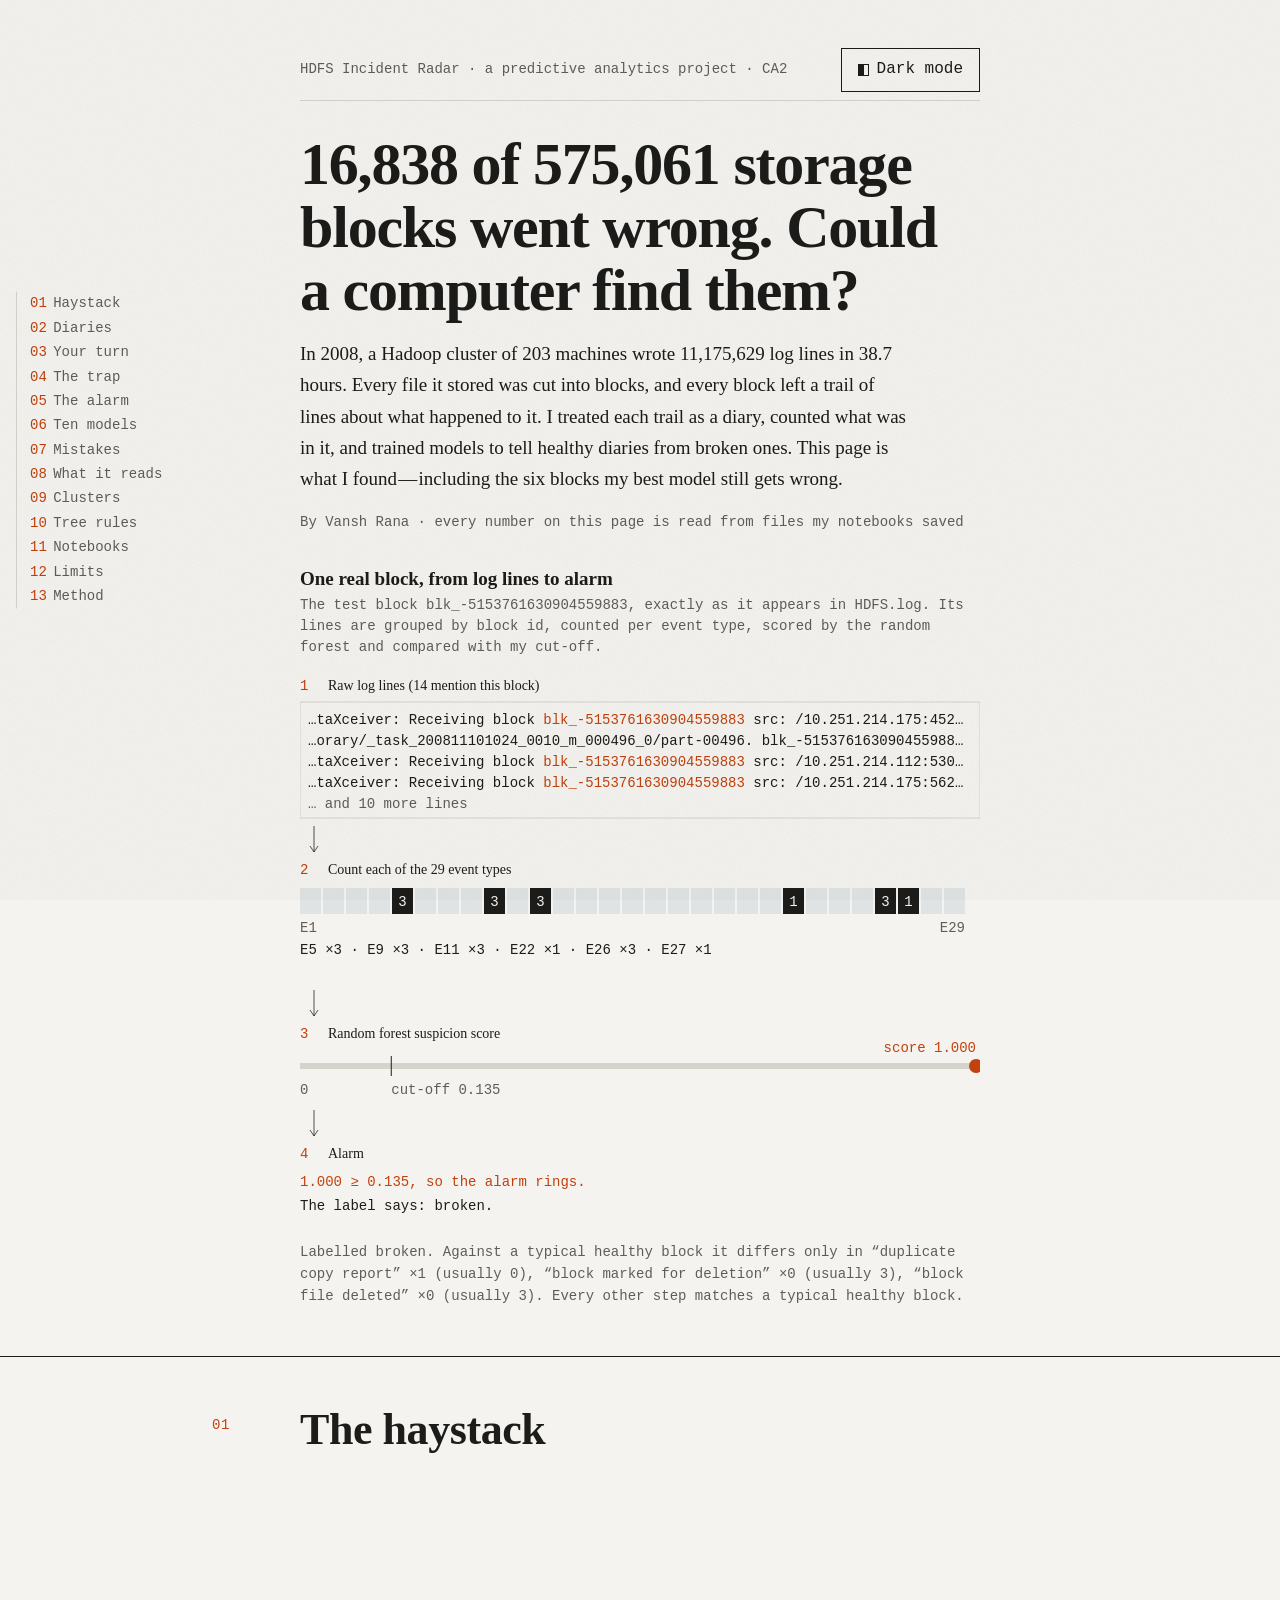
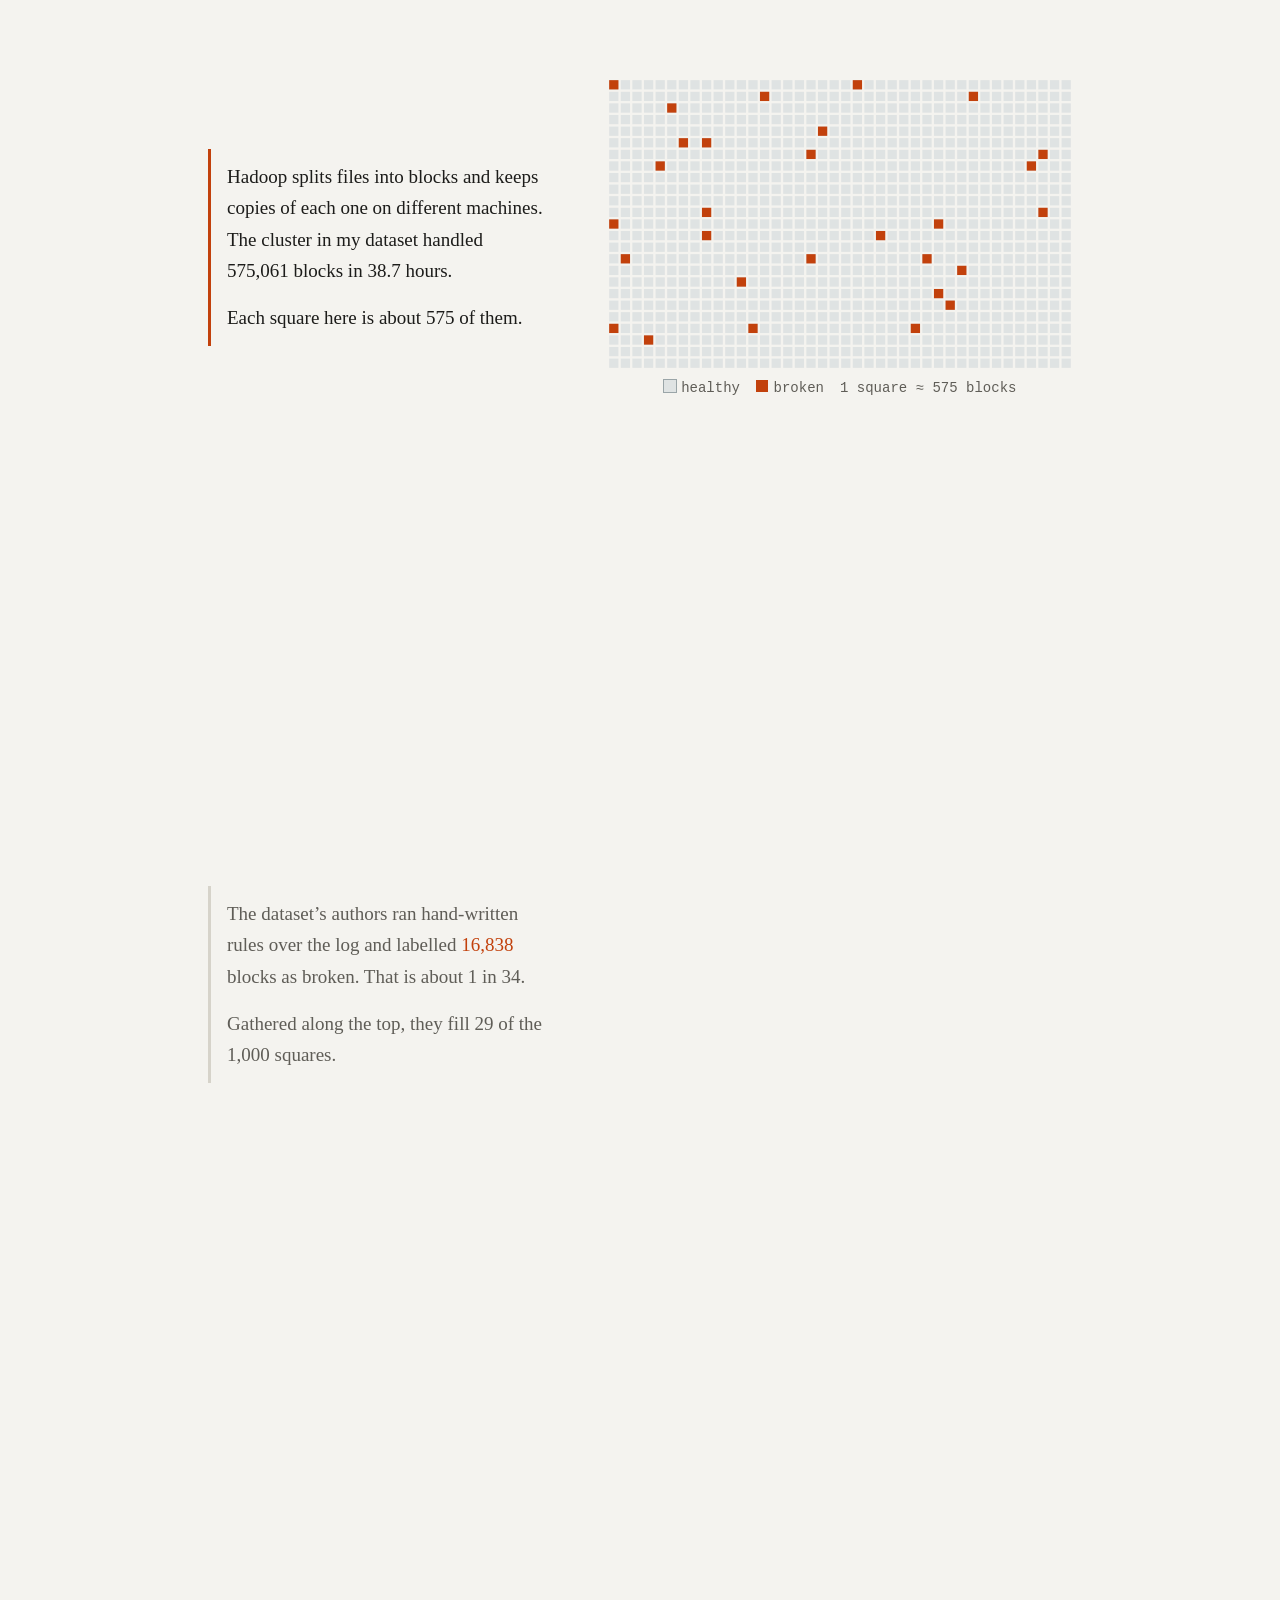
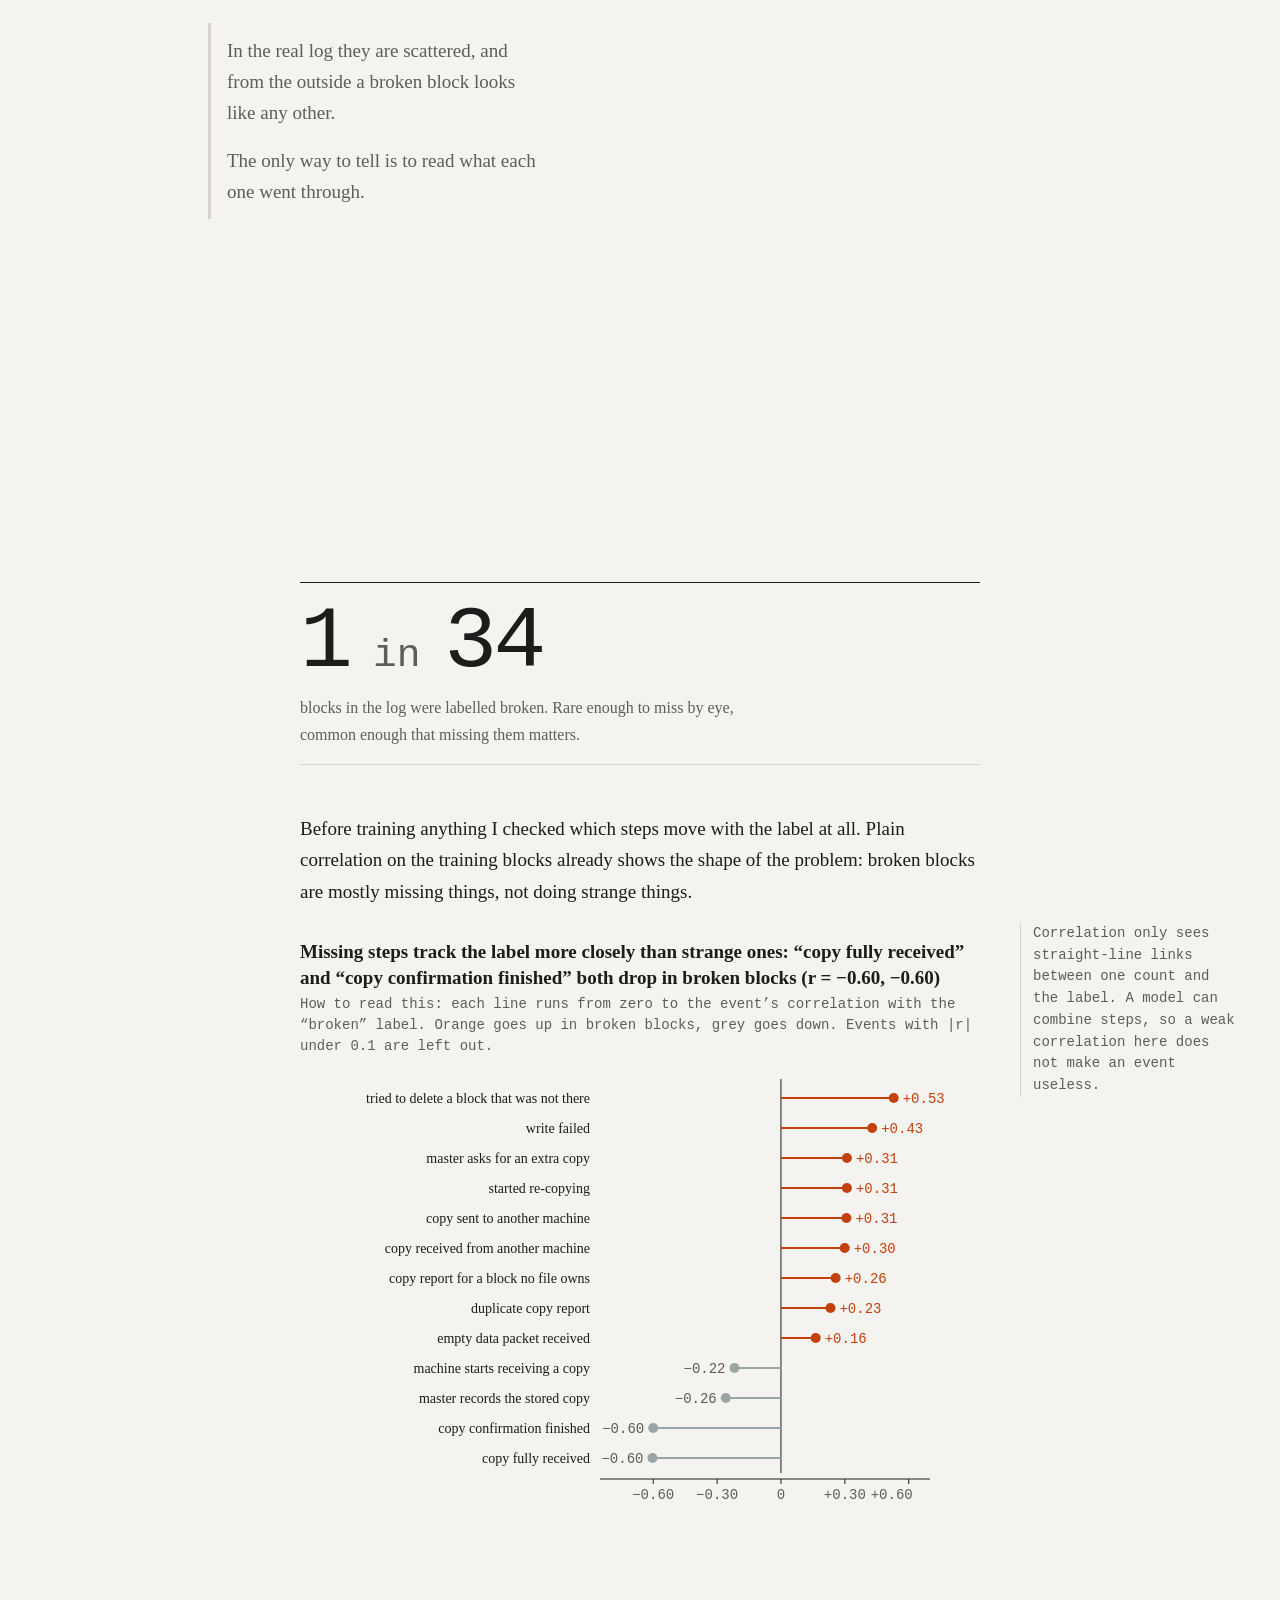
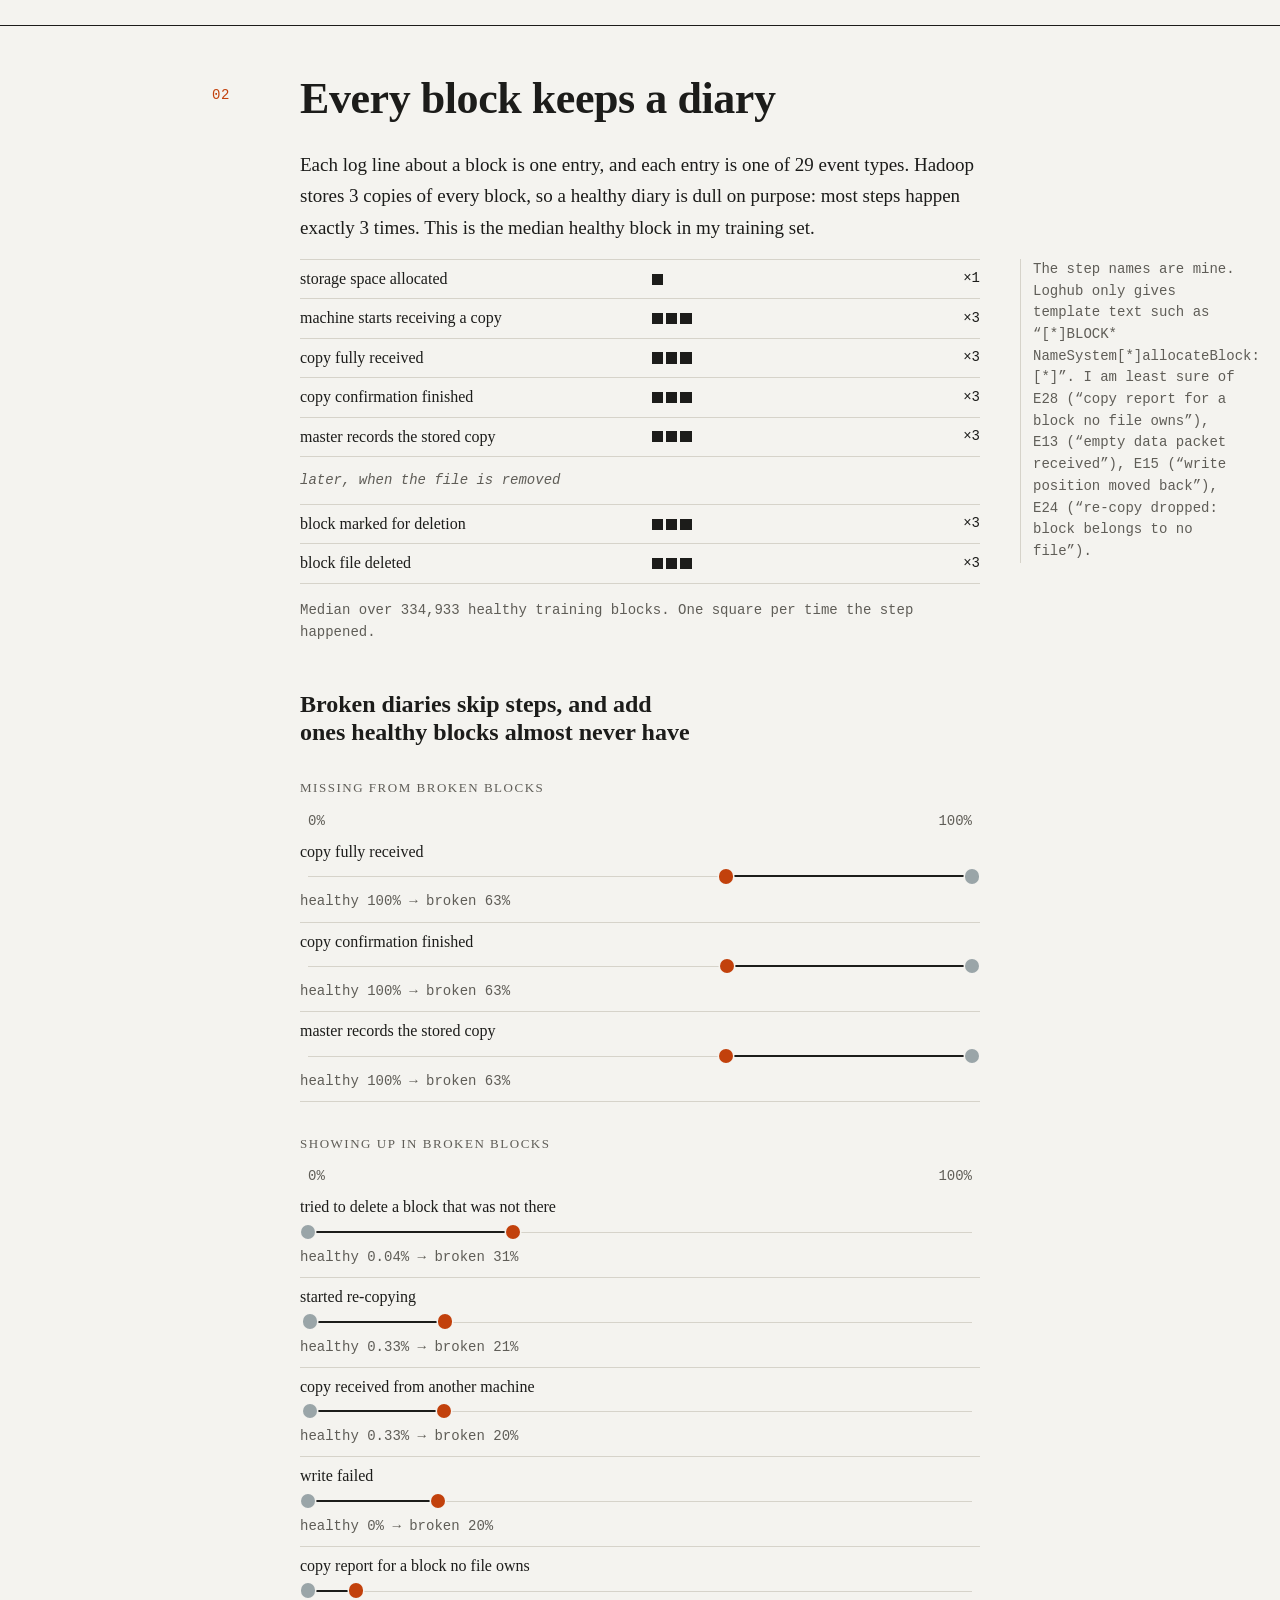
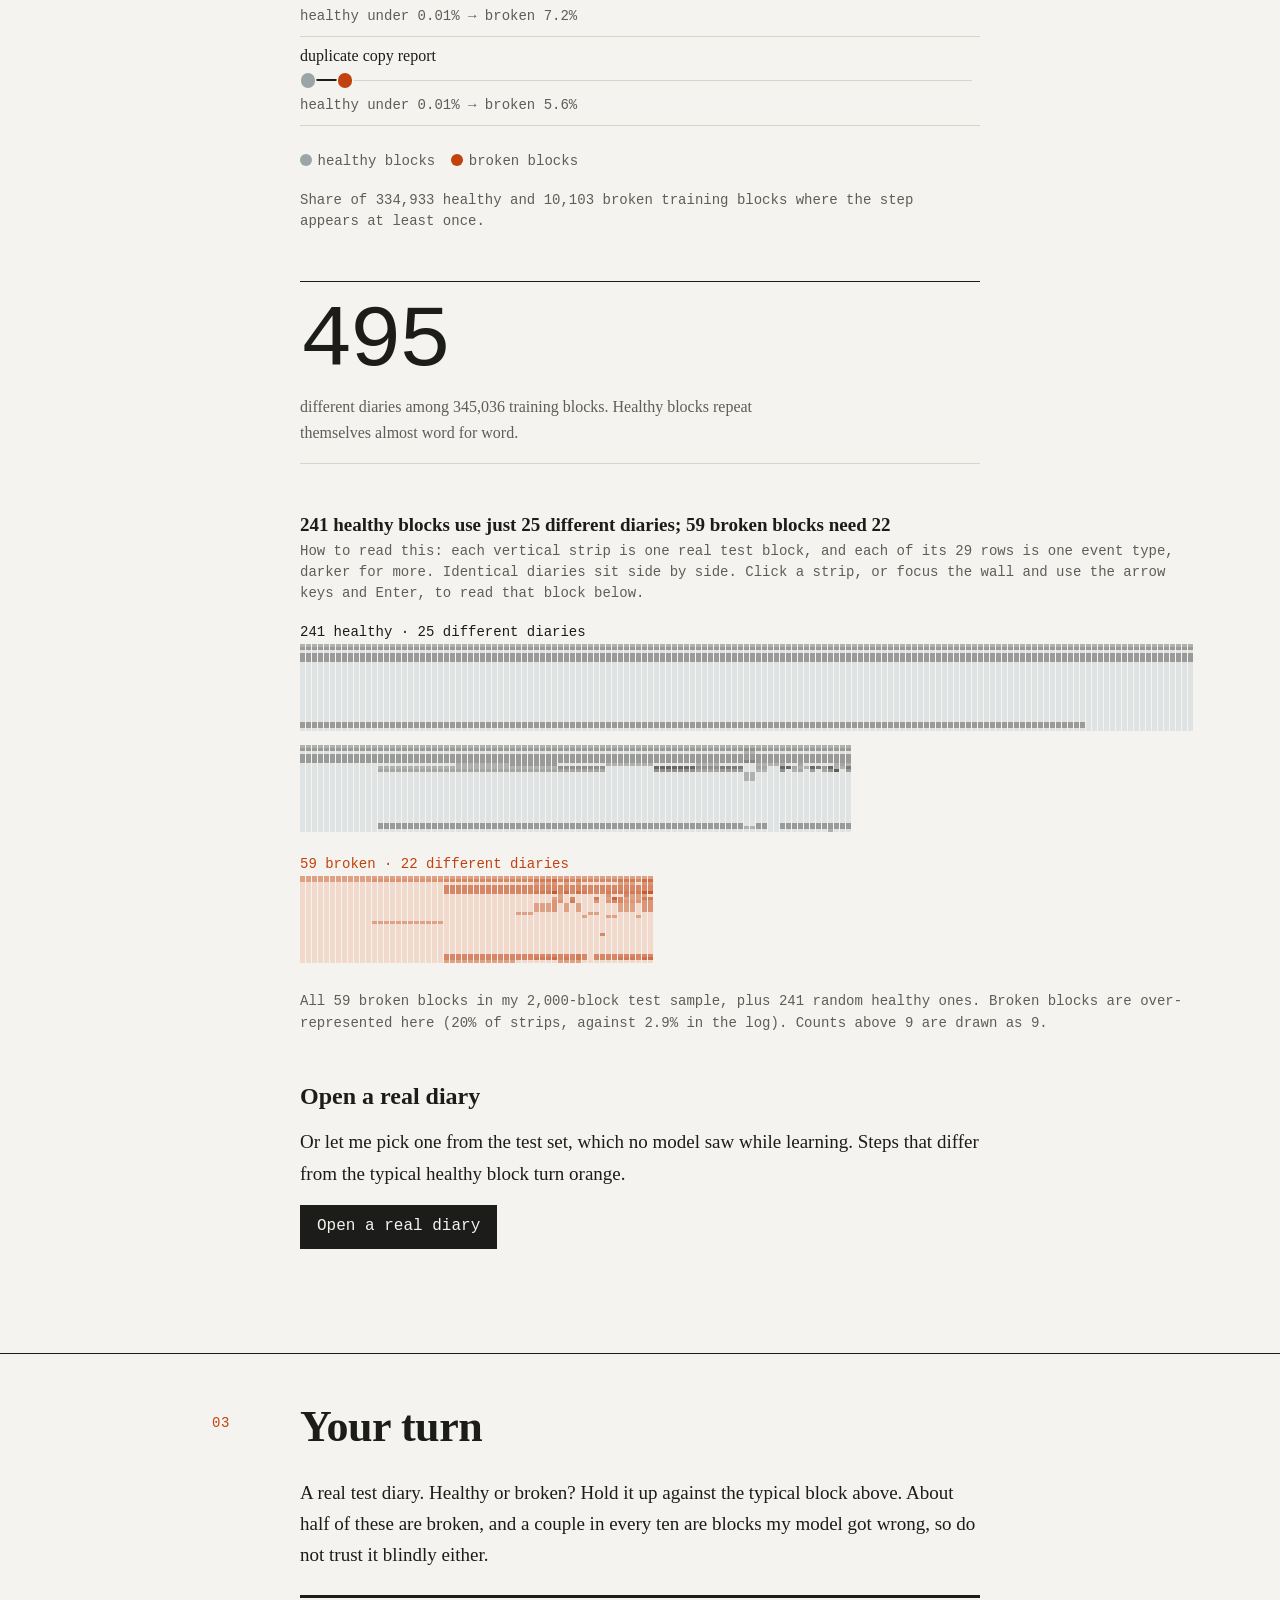
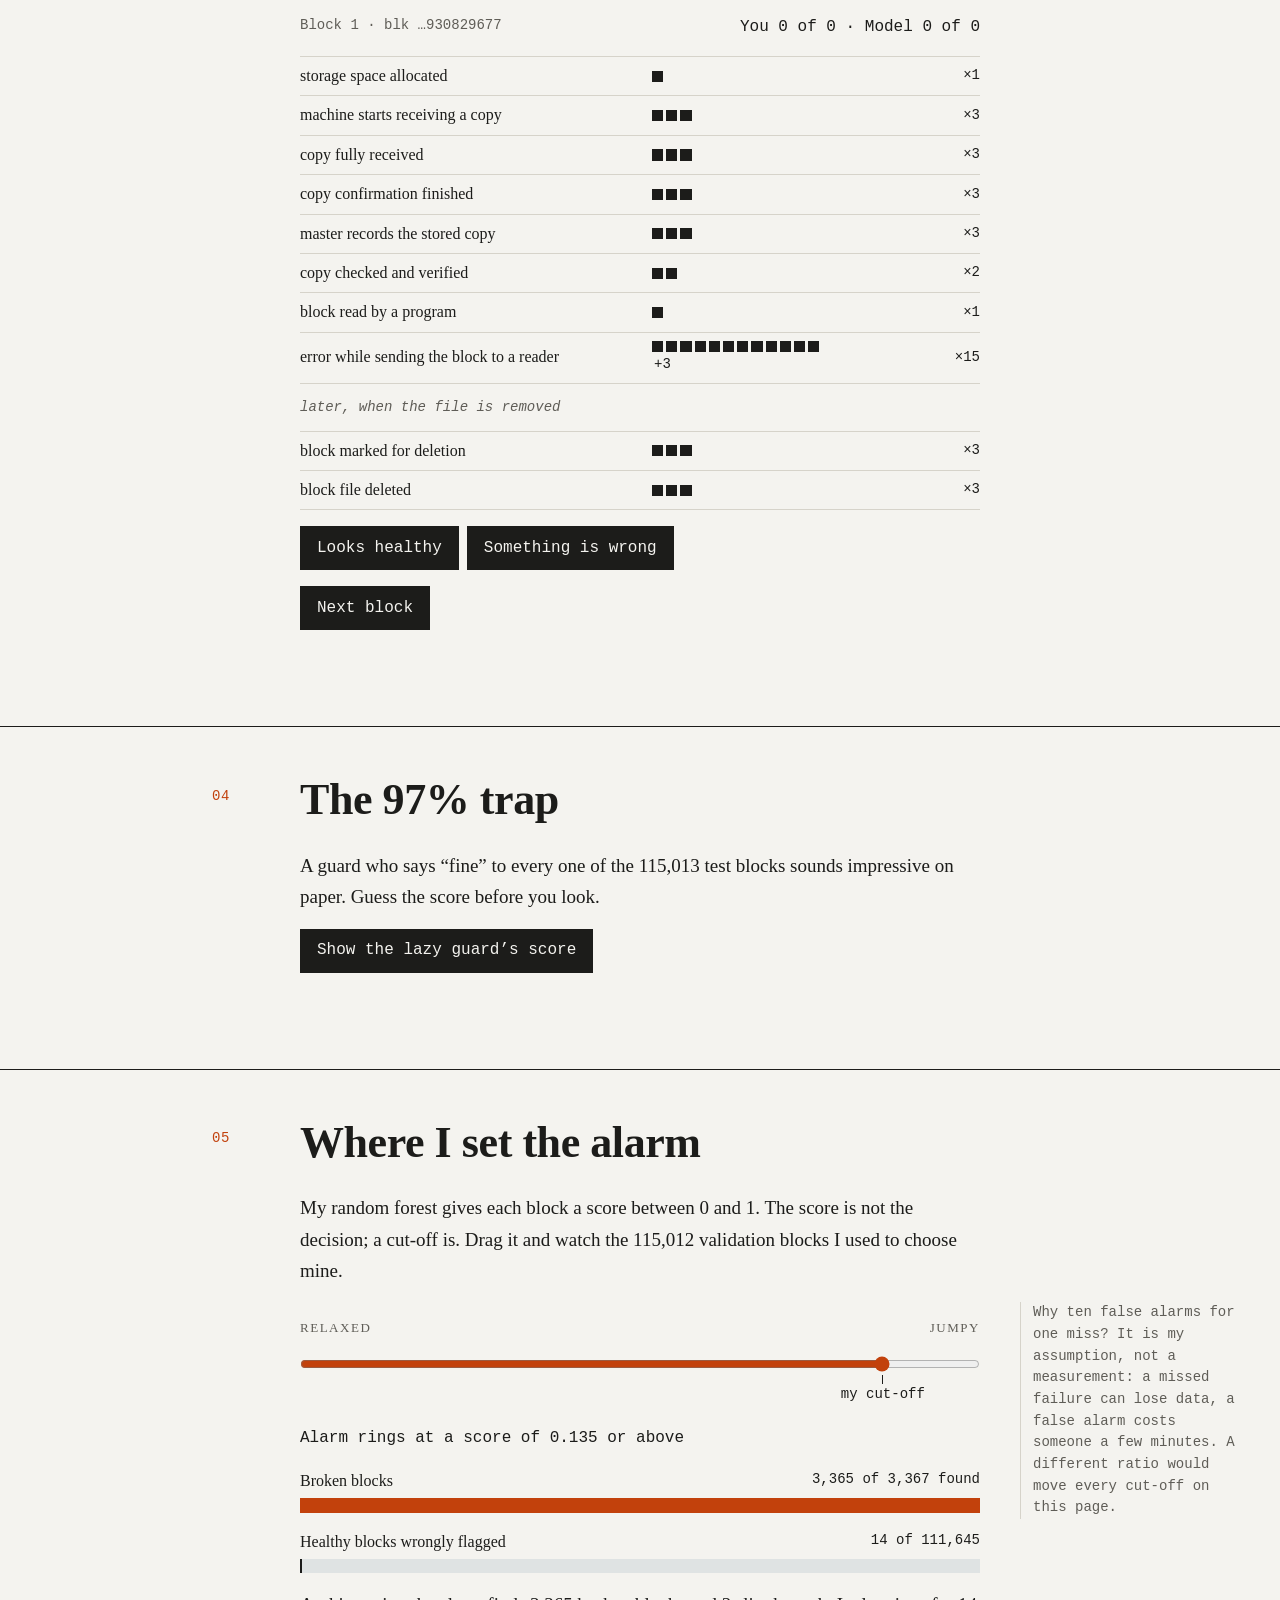
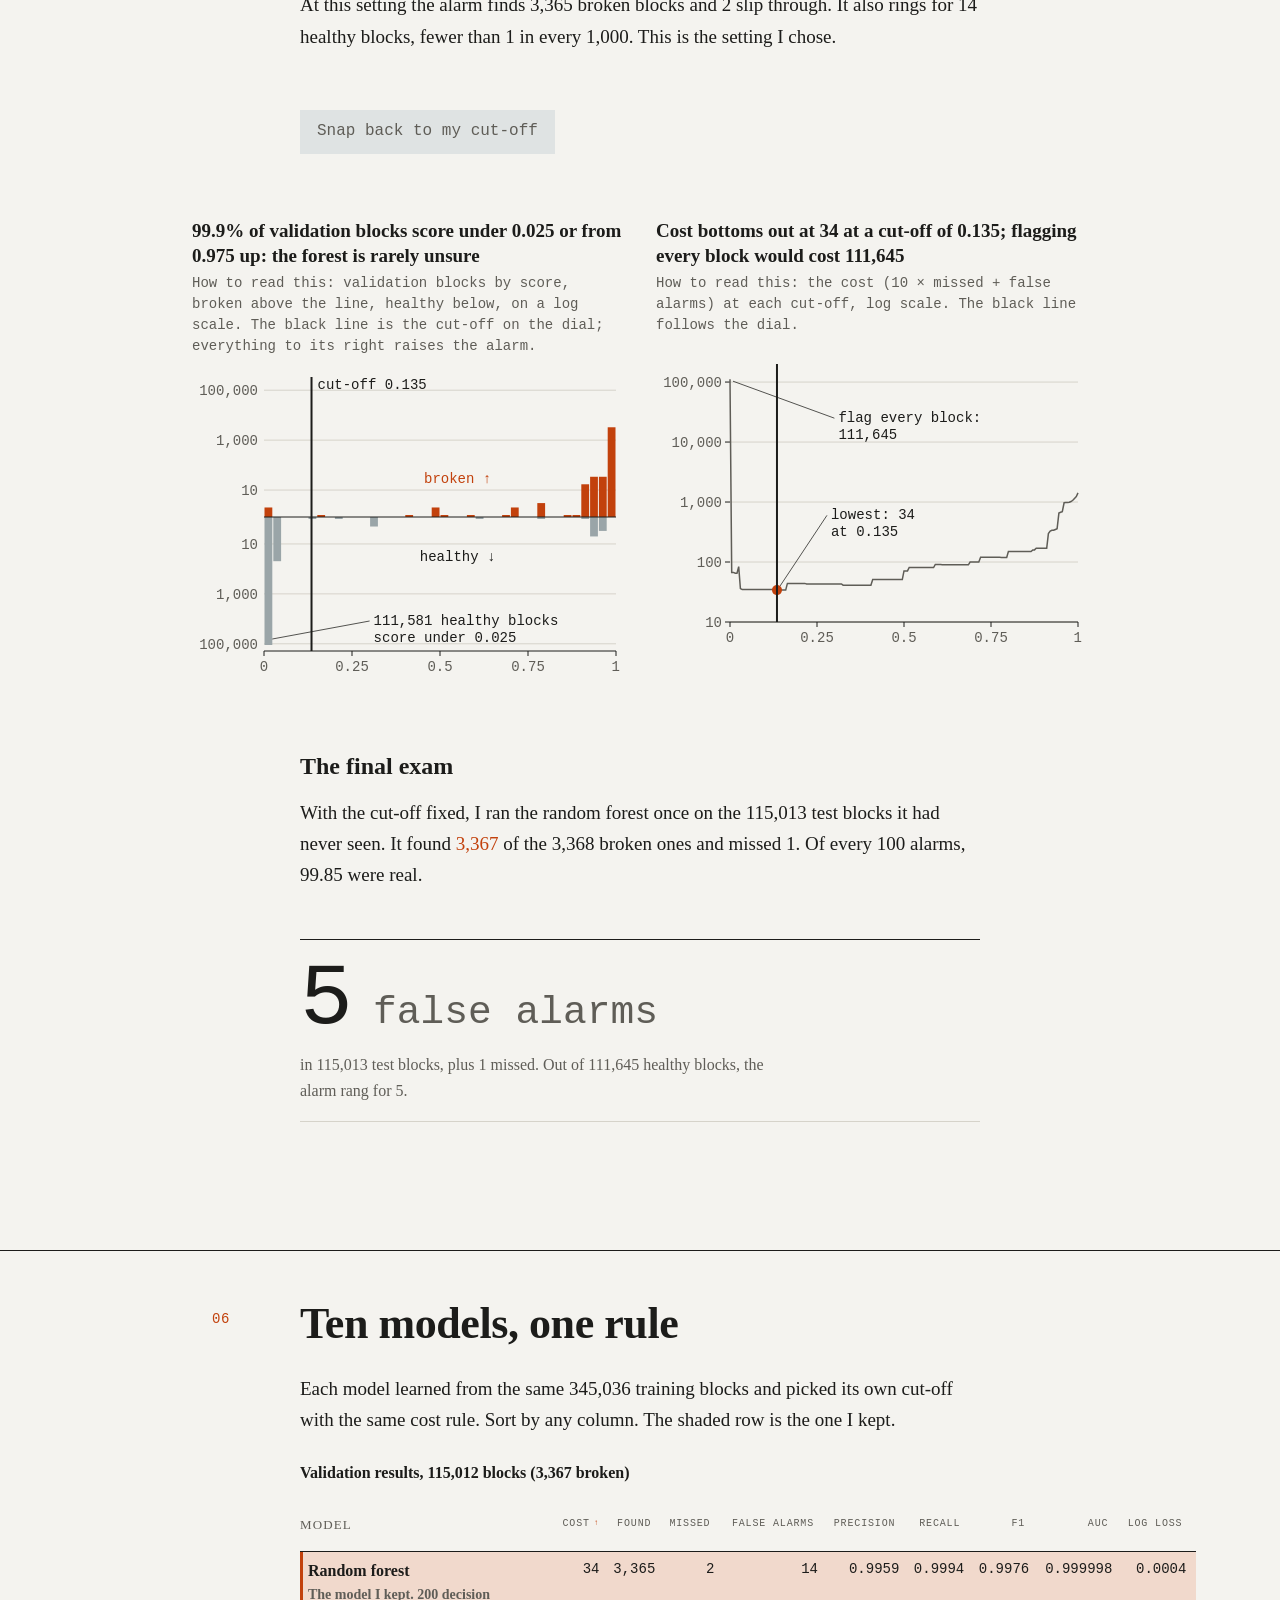
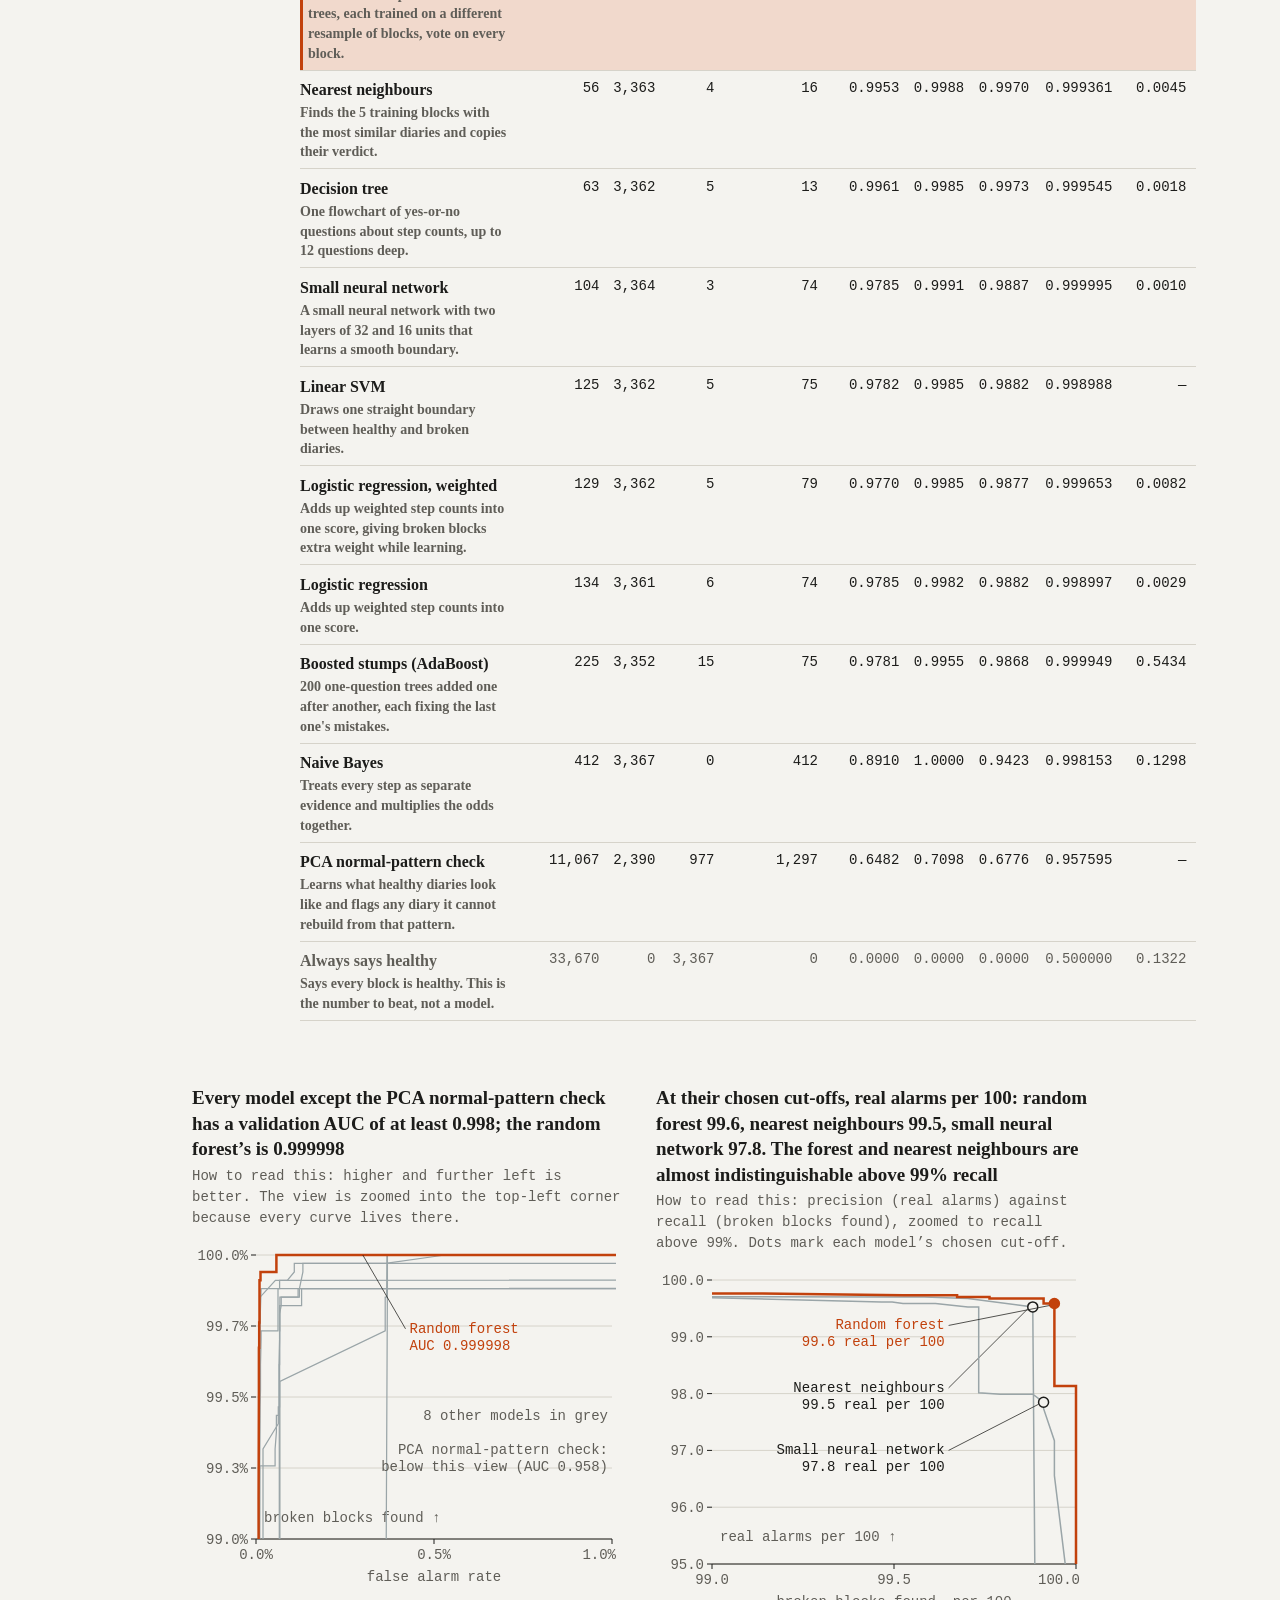
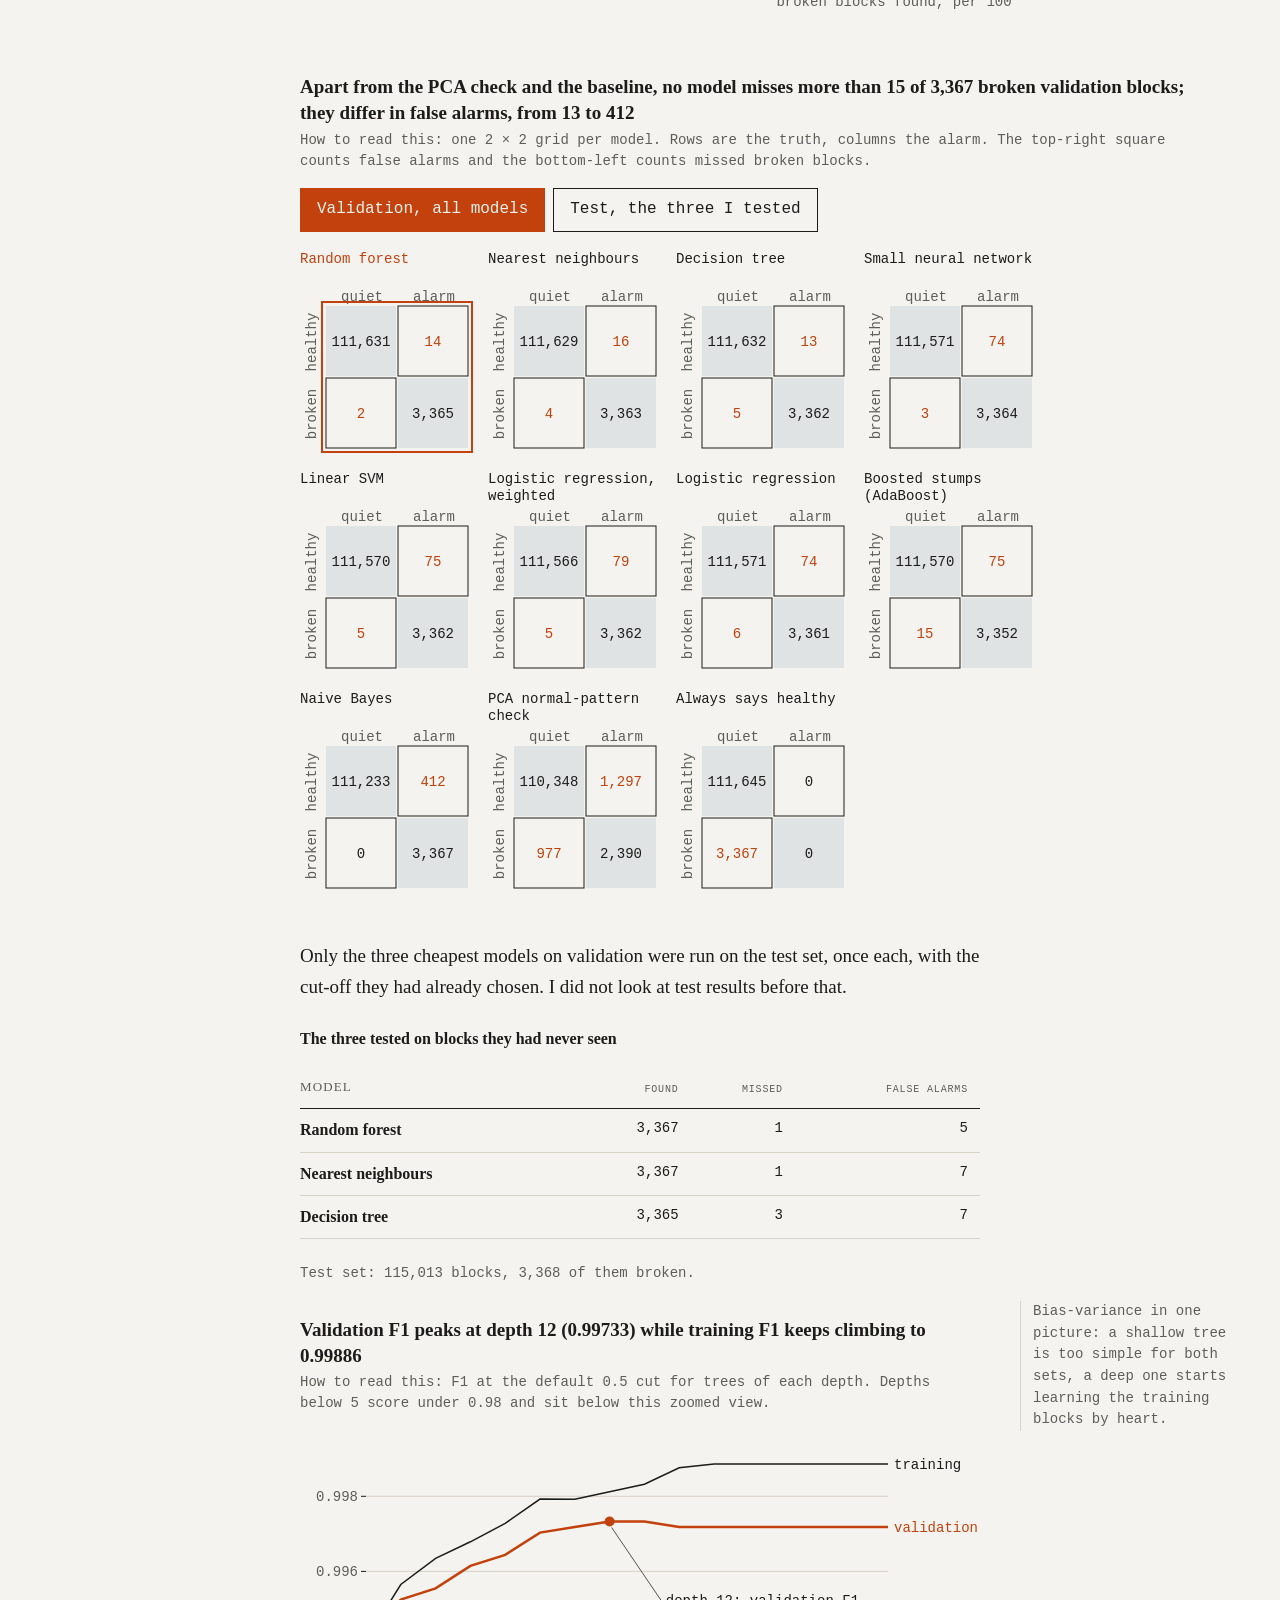
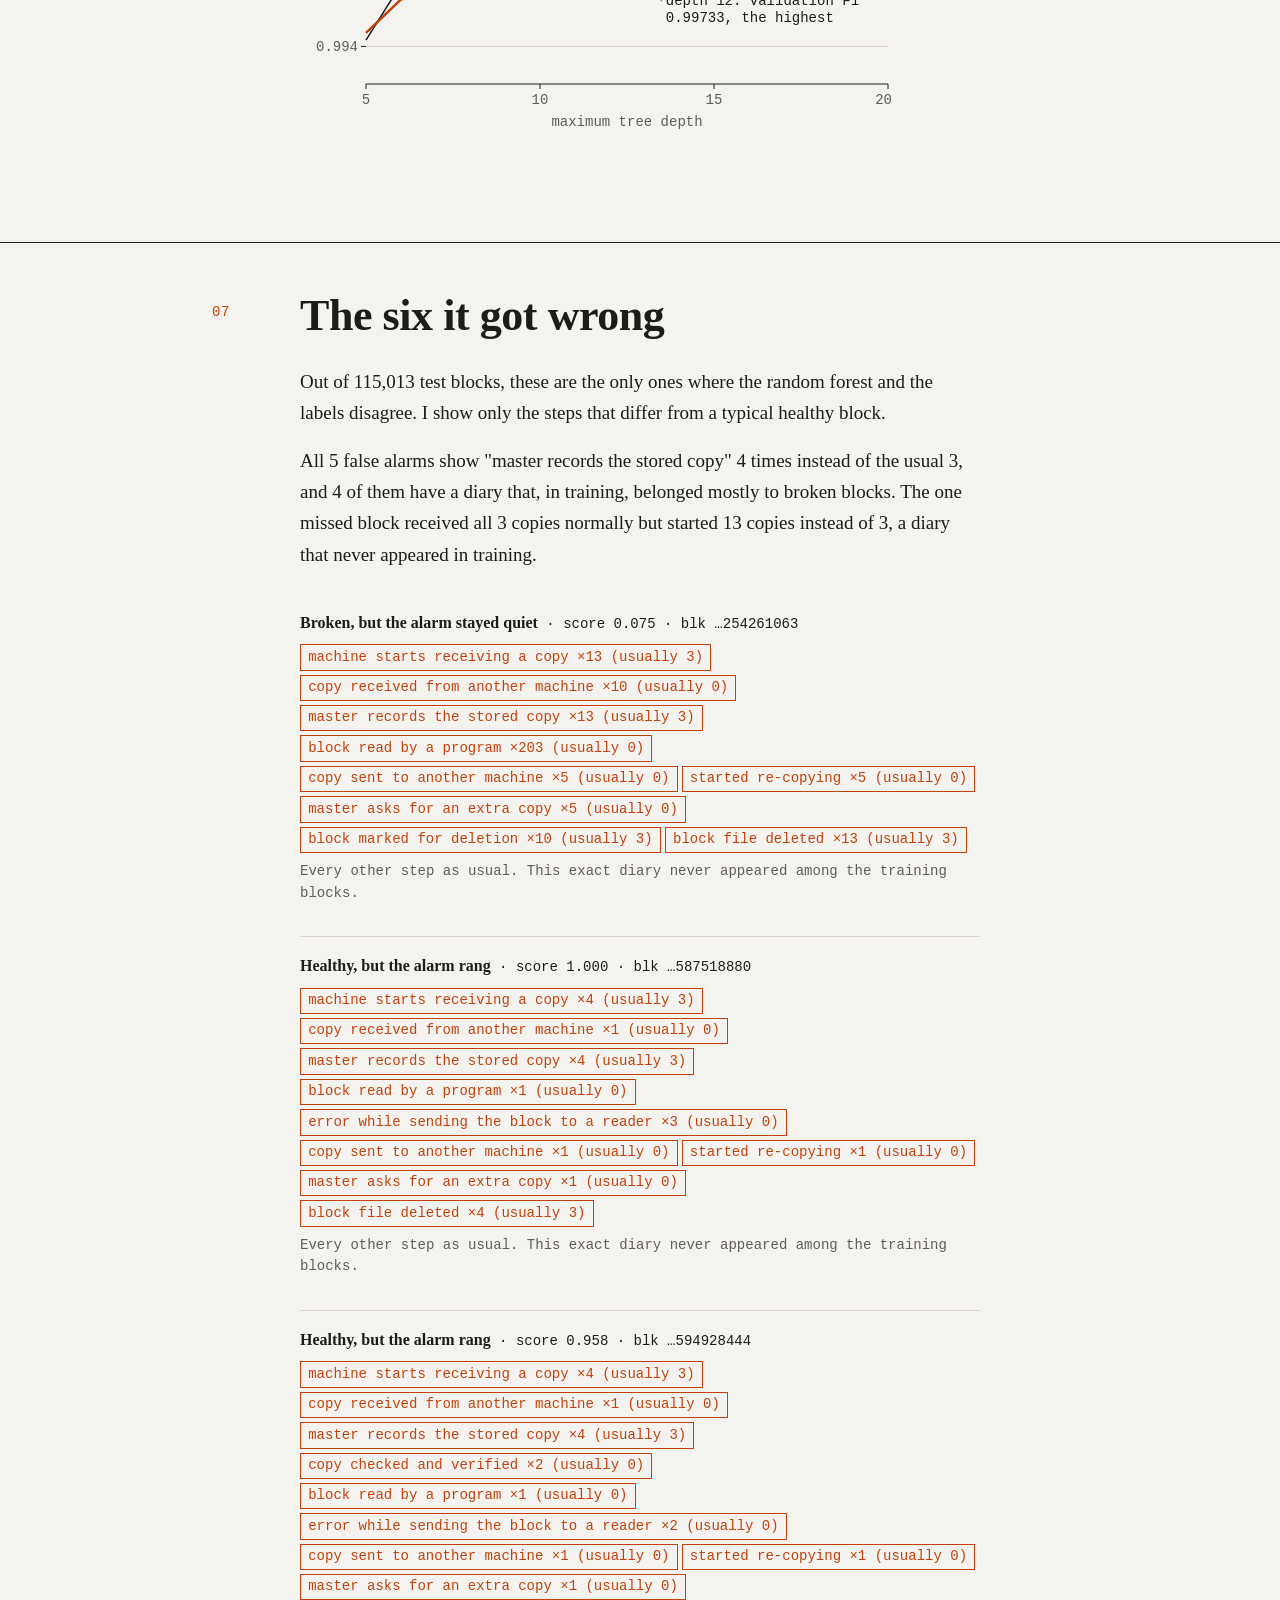
==== commit d79d9757: "chore: deploy site to Vercel and link the live URL - Add docs/vercel.json (clean URLs, 1-hour cache " ====
--- a/docs/index.html
+++ b/docs/index.html
@@ -18,7 +18,8 @@
   <meta property="og:title" content="HDFS Incident Radar: finding broken blocks in a storage log">
   <meta property="og:description" content="How I taught a model to read the log diaries of Hadoop storage blocks, and the six blocks it still gets wrong.">
   <meta property="og:type" content="website">
-  <meta property="og:image" content="assets/social_preview.png">
+  <meta property="og:url" content="https://hdfs-incident-radar.vercel.app/">
+  <meta property="og:image" content="https://hdfs-incident-radar.vercel.app/assets/social_preview.png">
   <meta property="og:image:width" content="1200">
   <meta property="og:image:height" content="630">
   <meta name="twitter:card" content="summary_large_image">
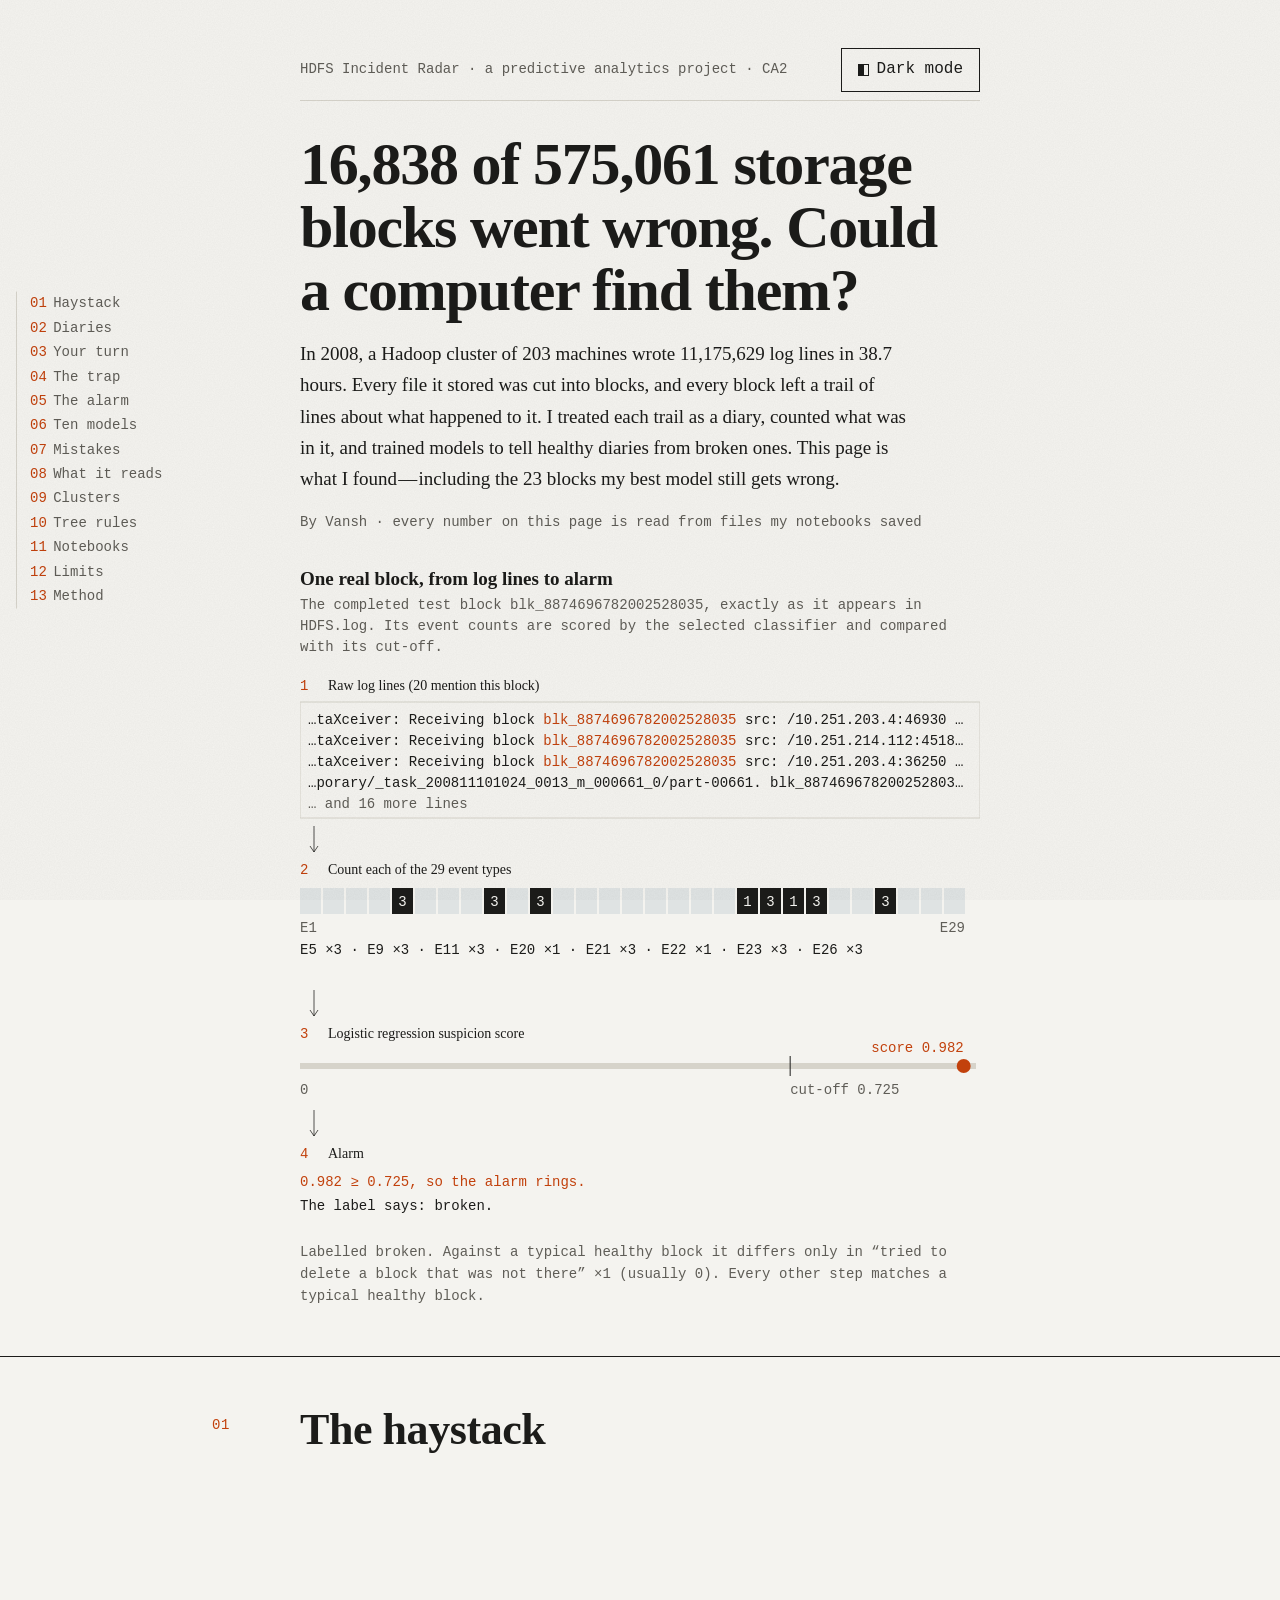
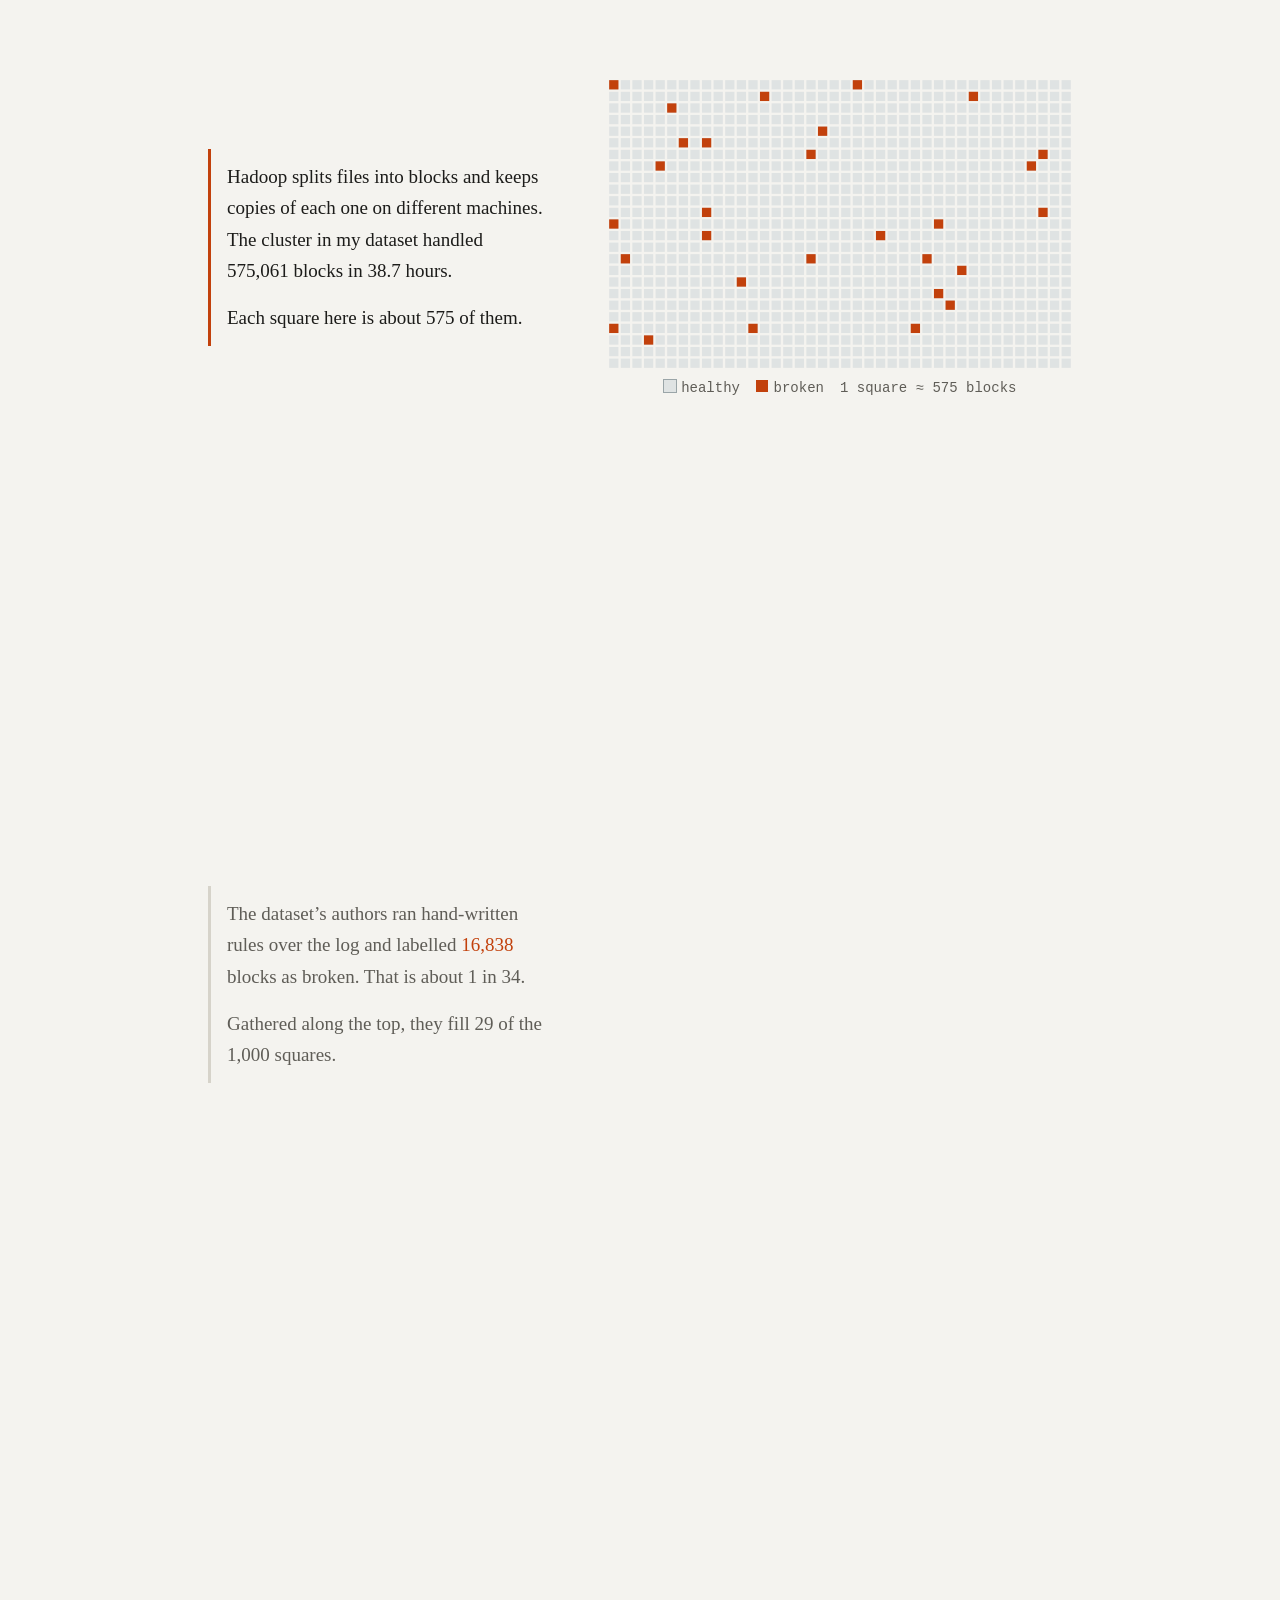
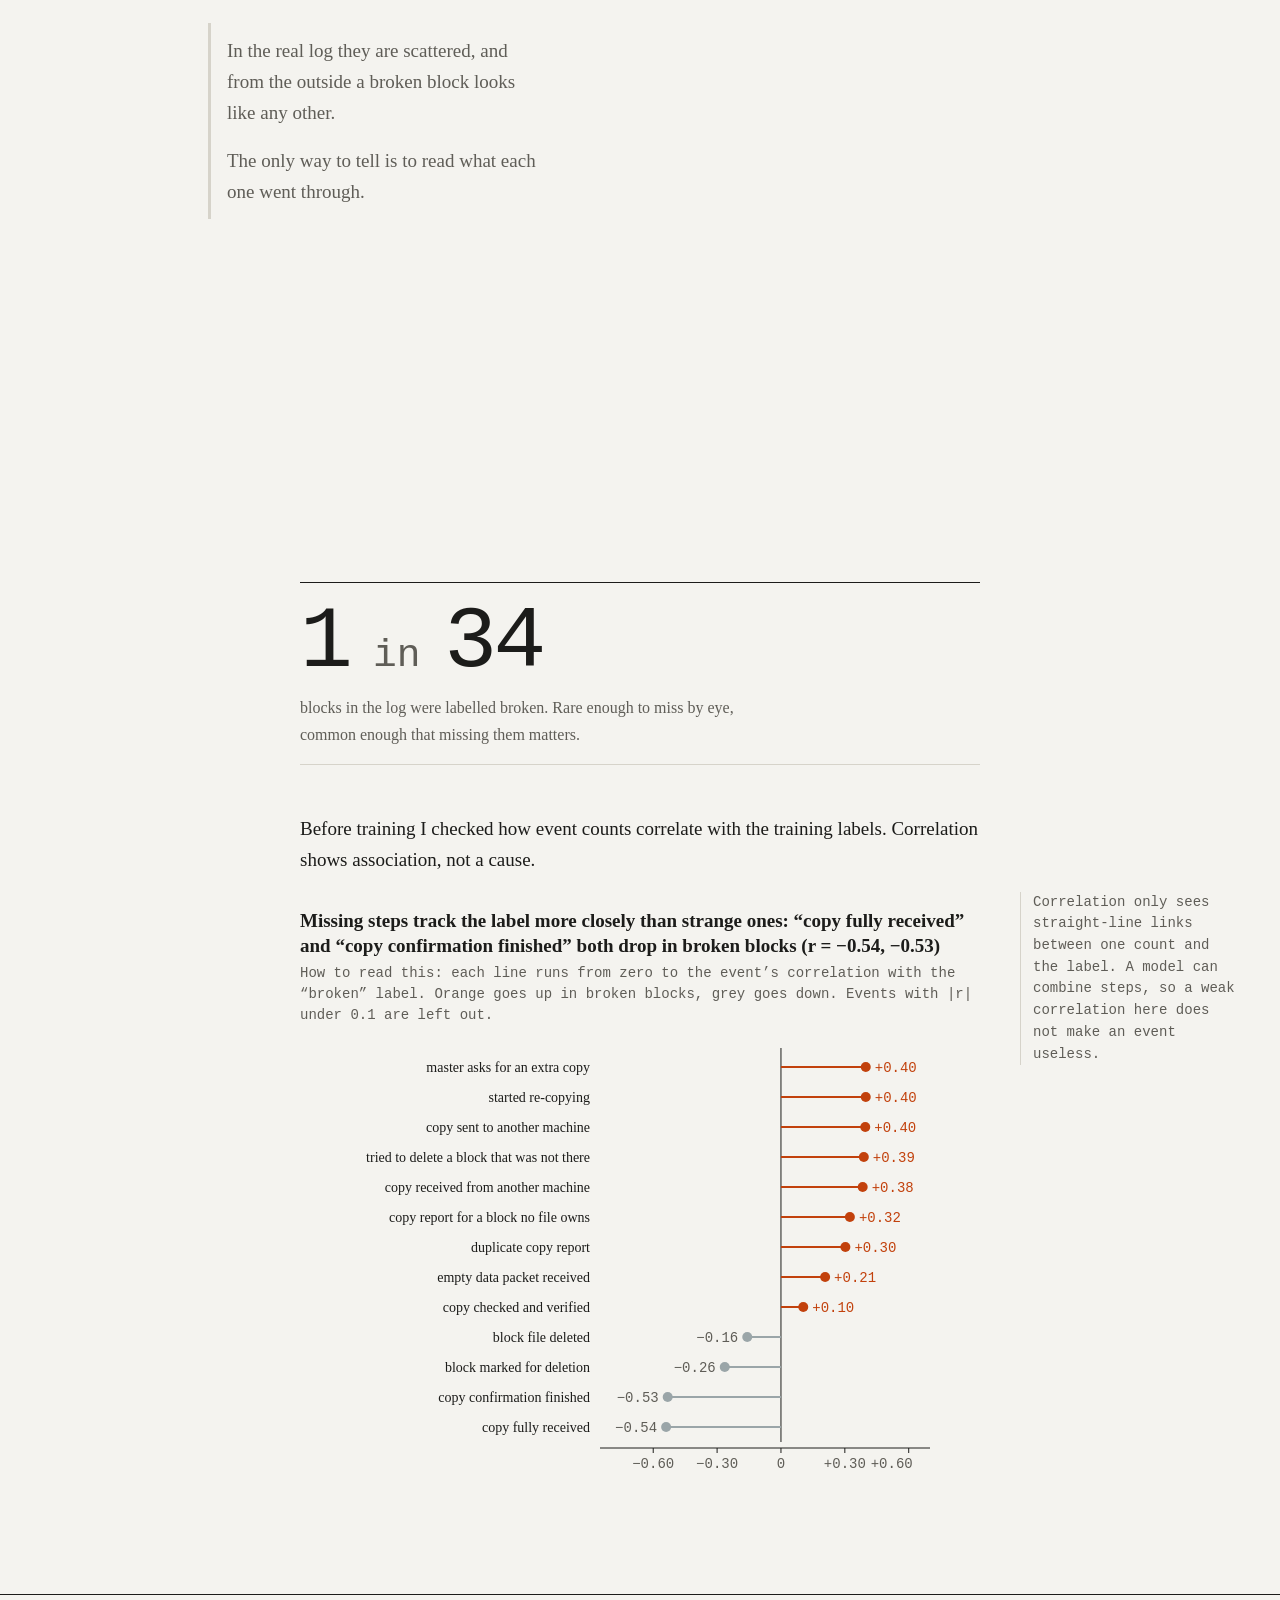
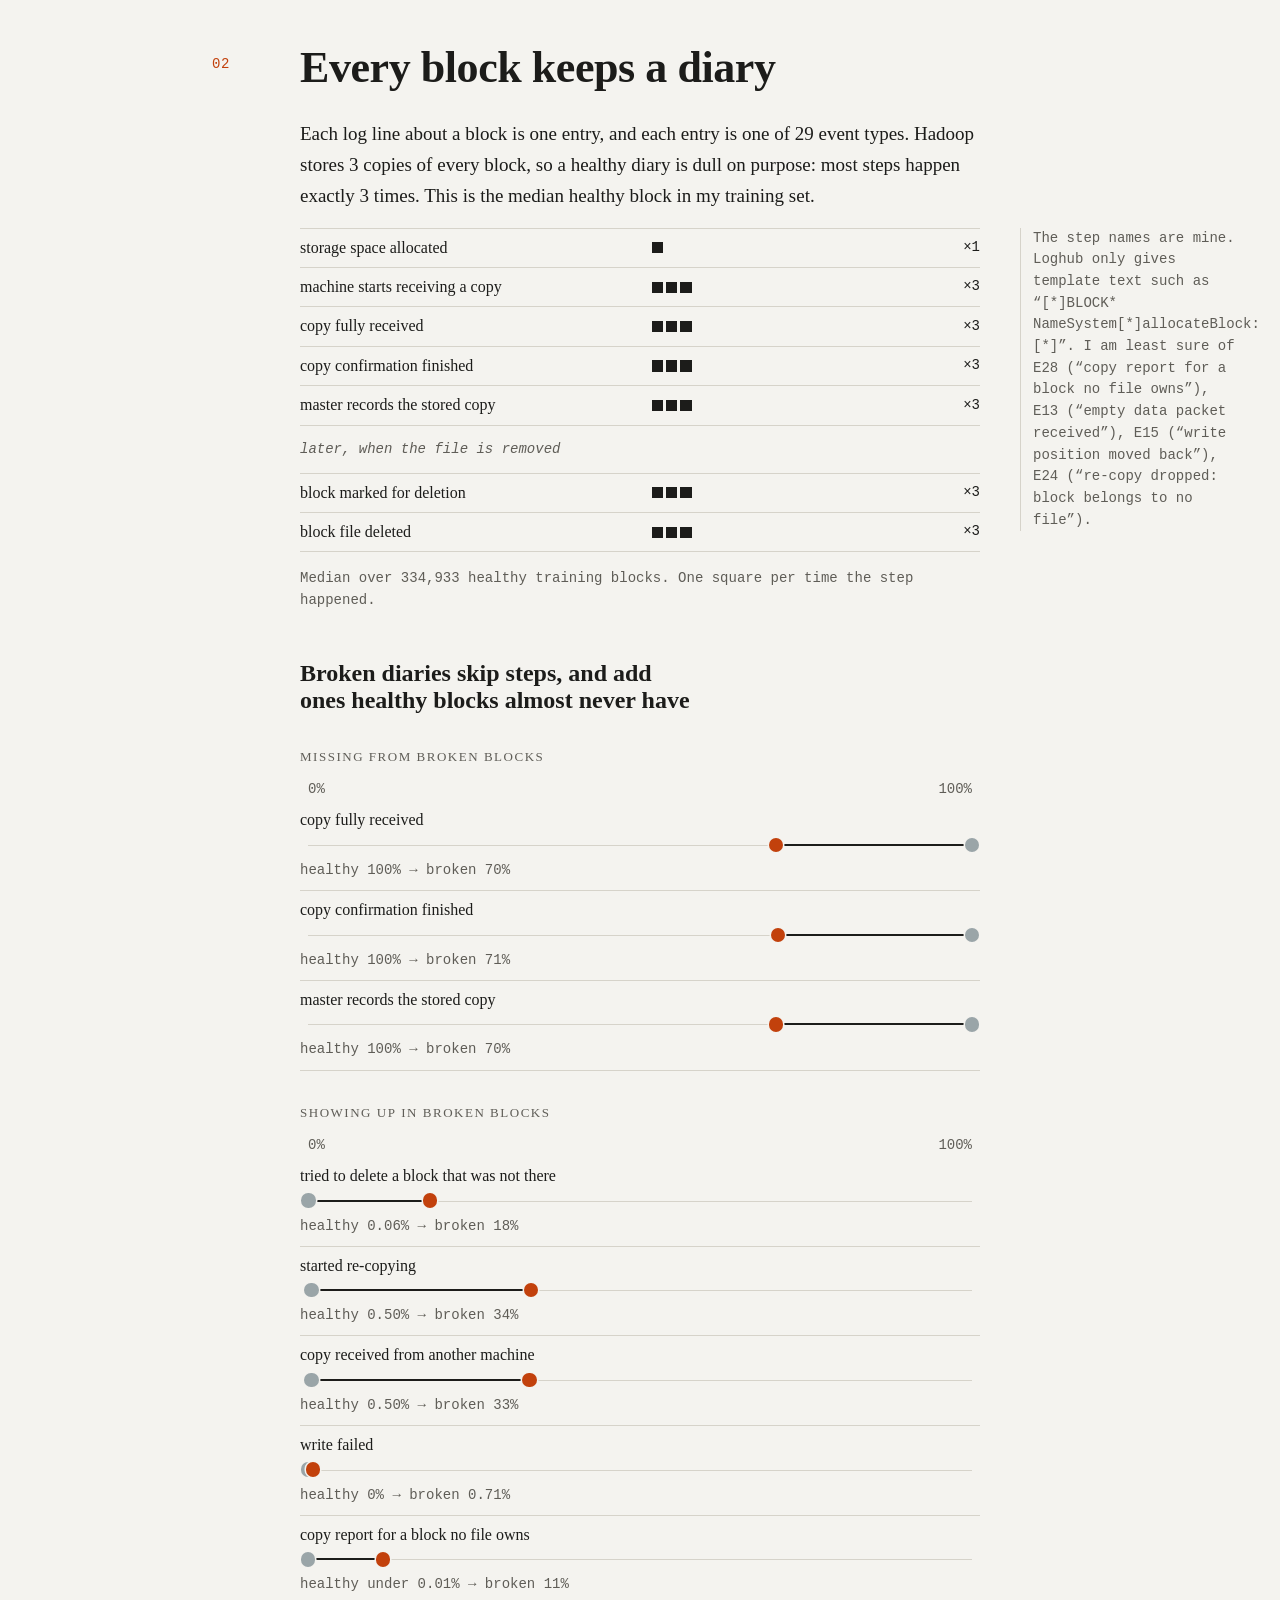
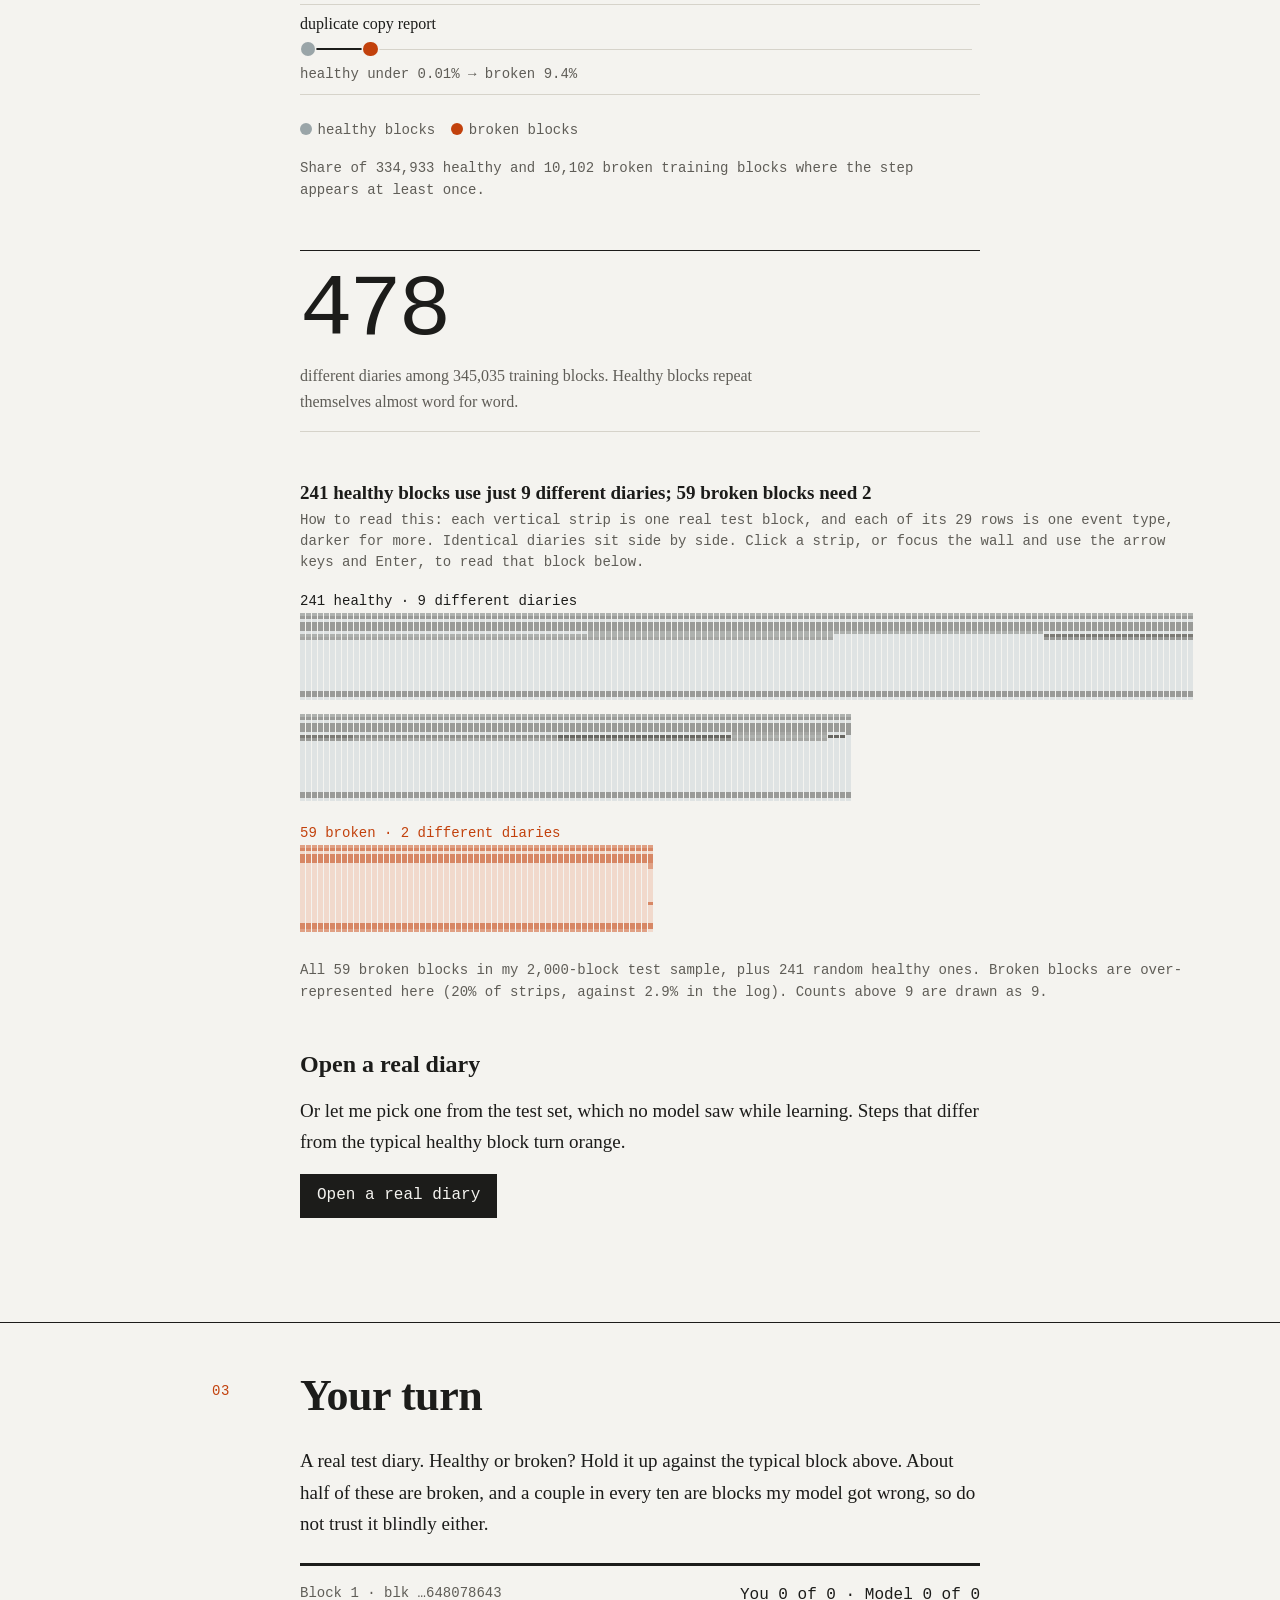
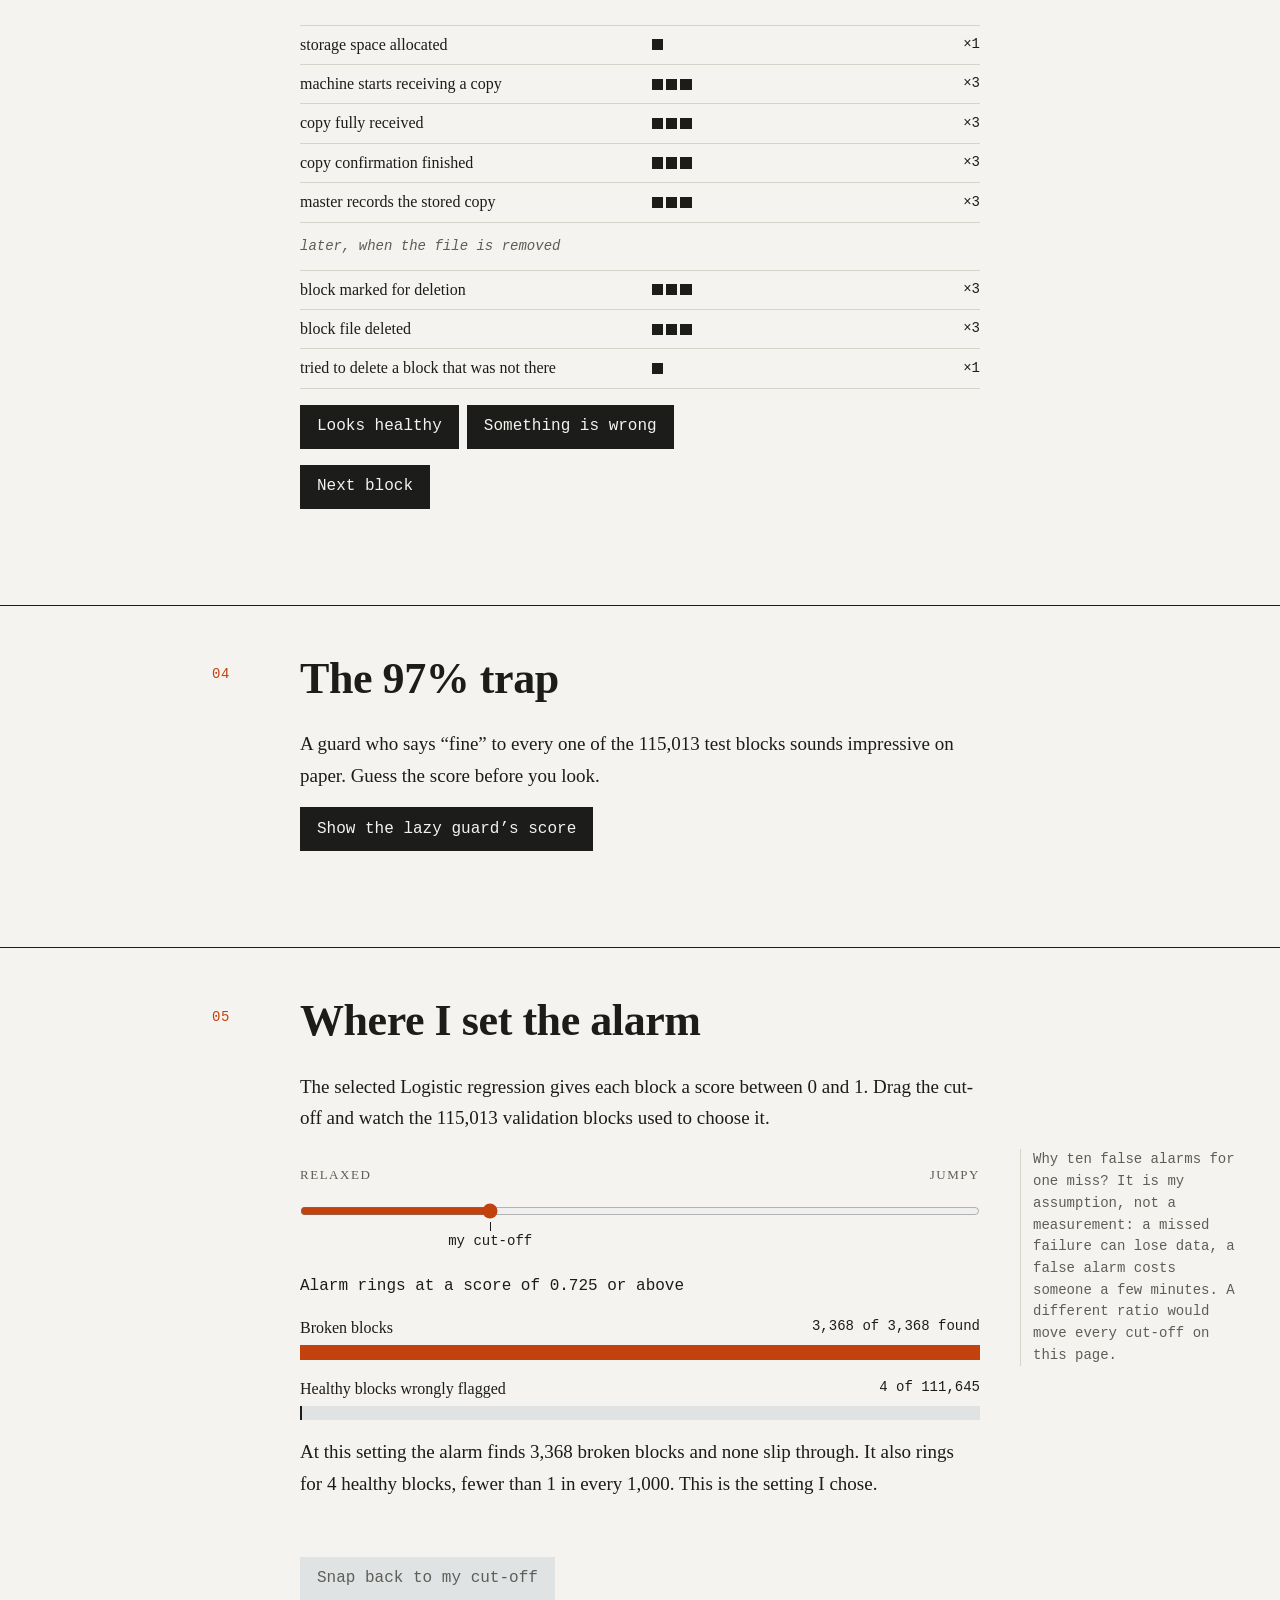
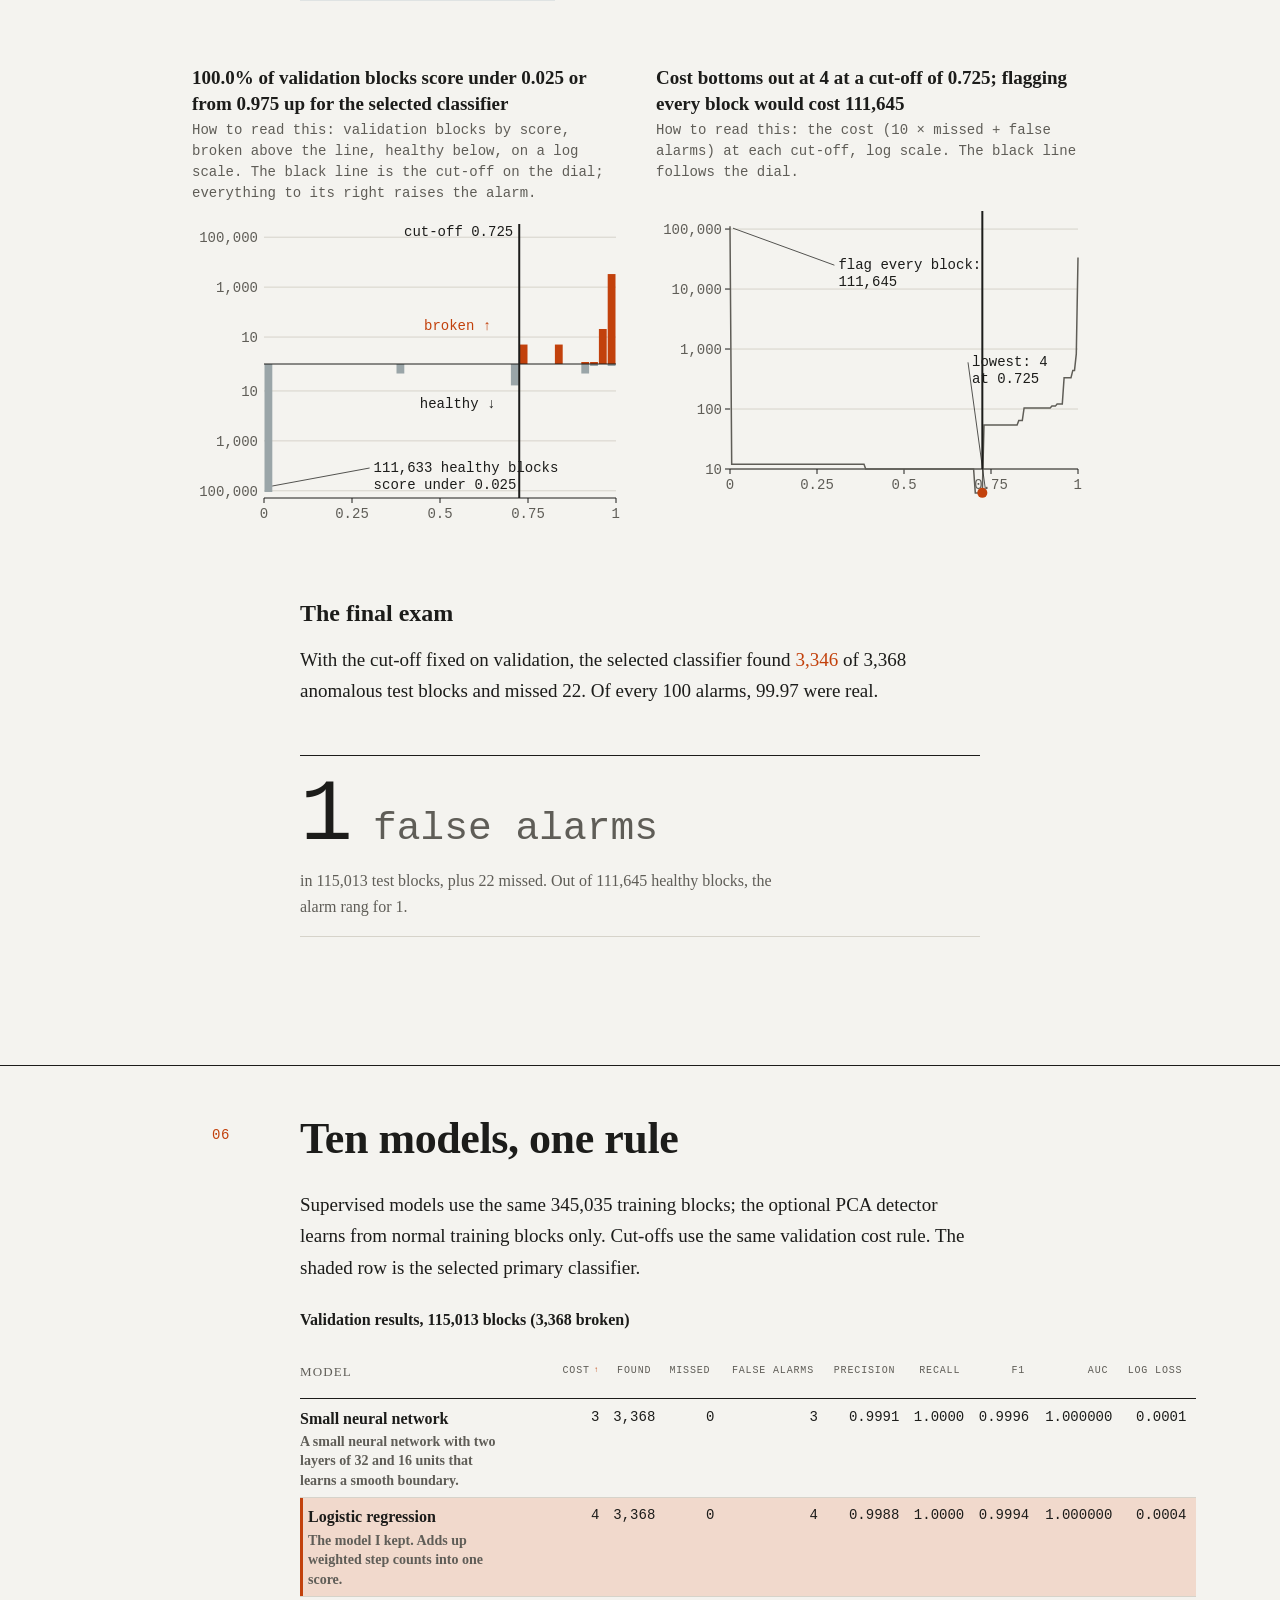
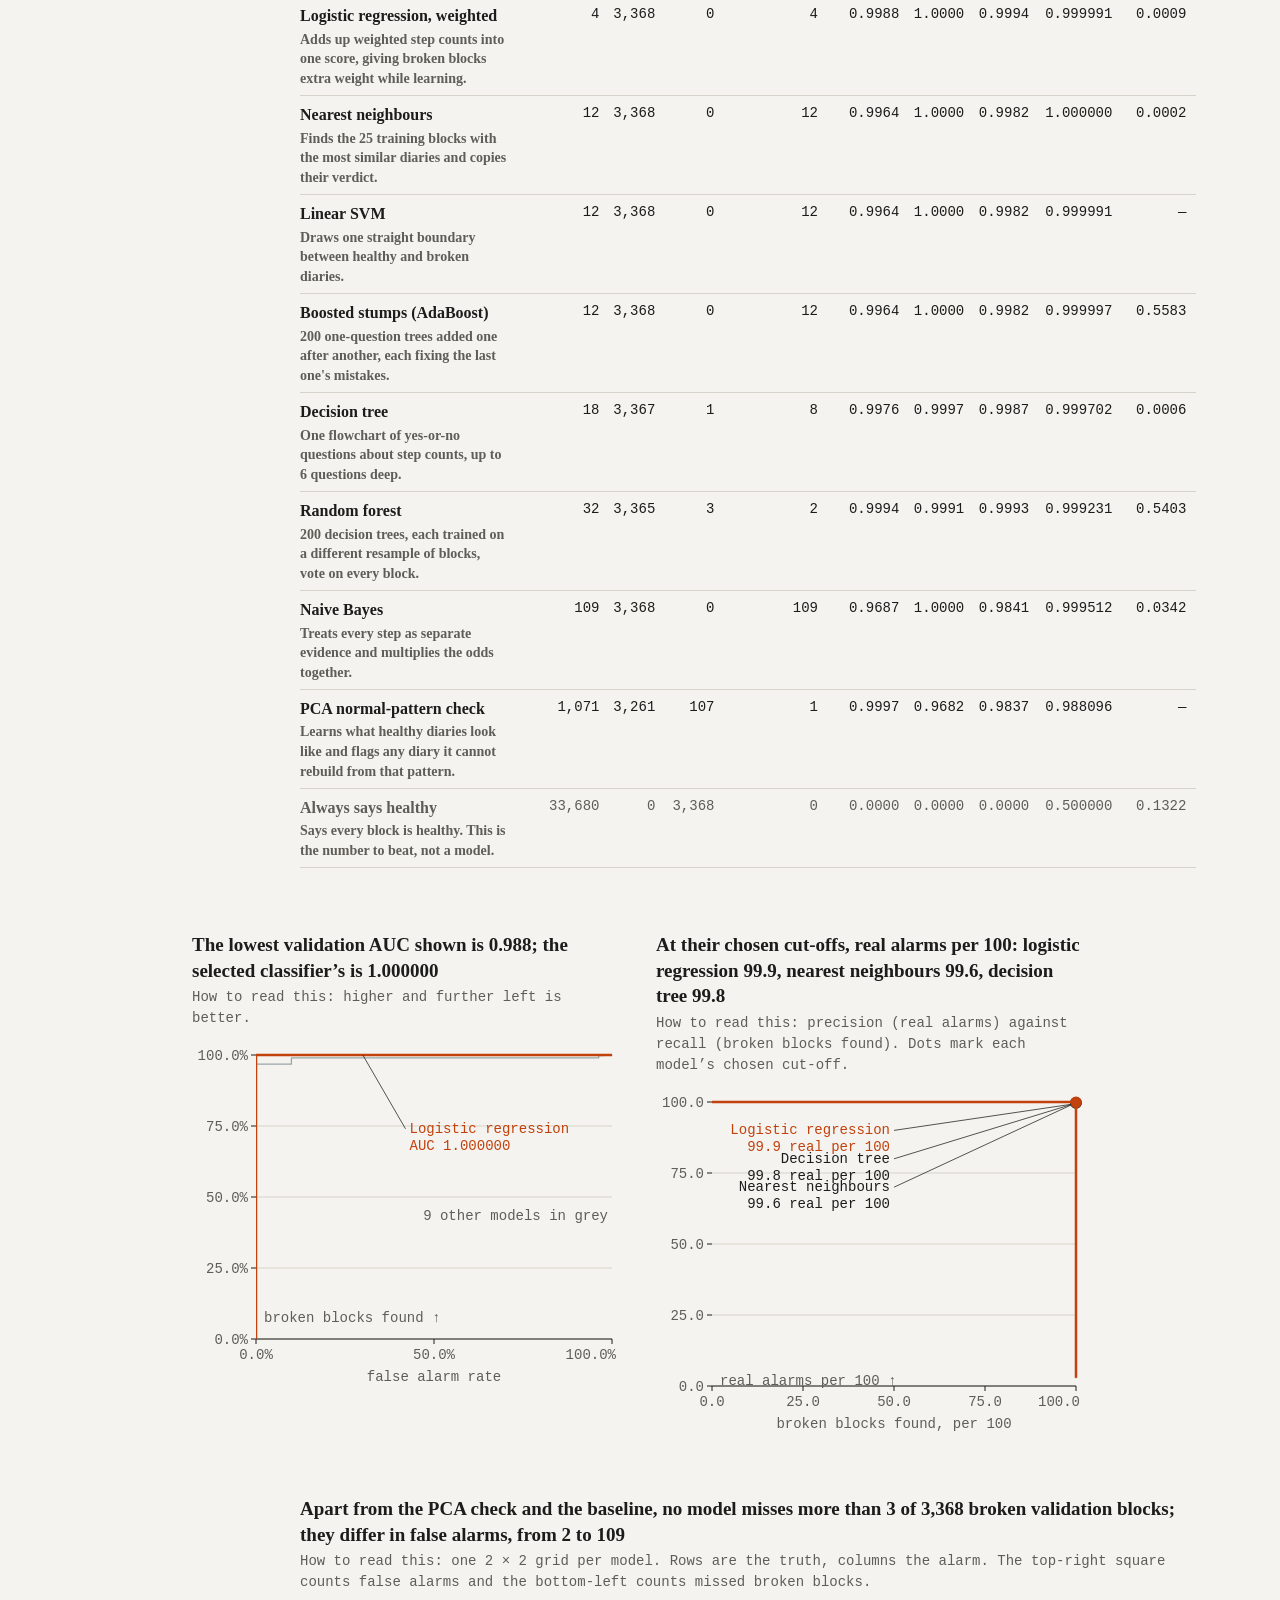
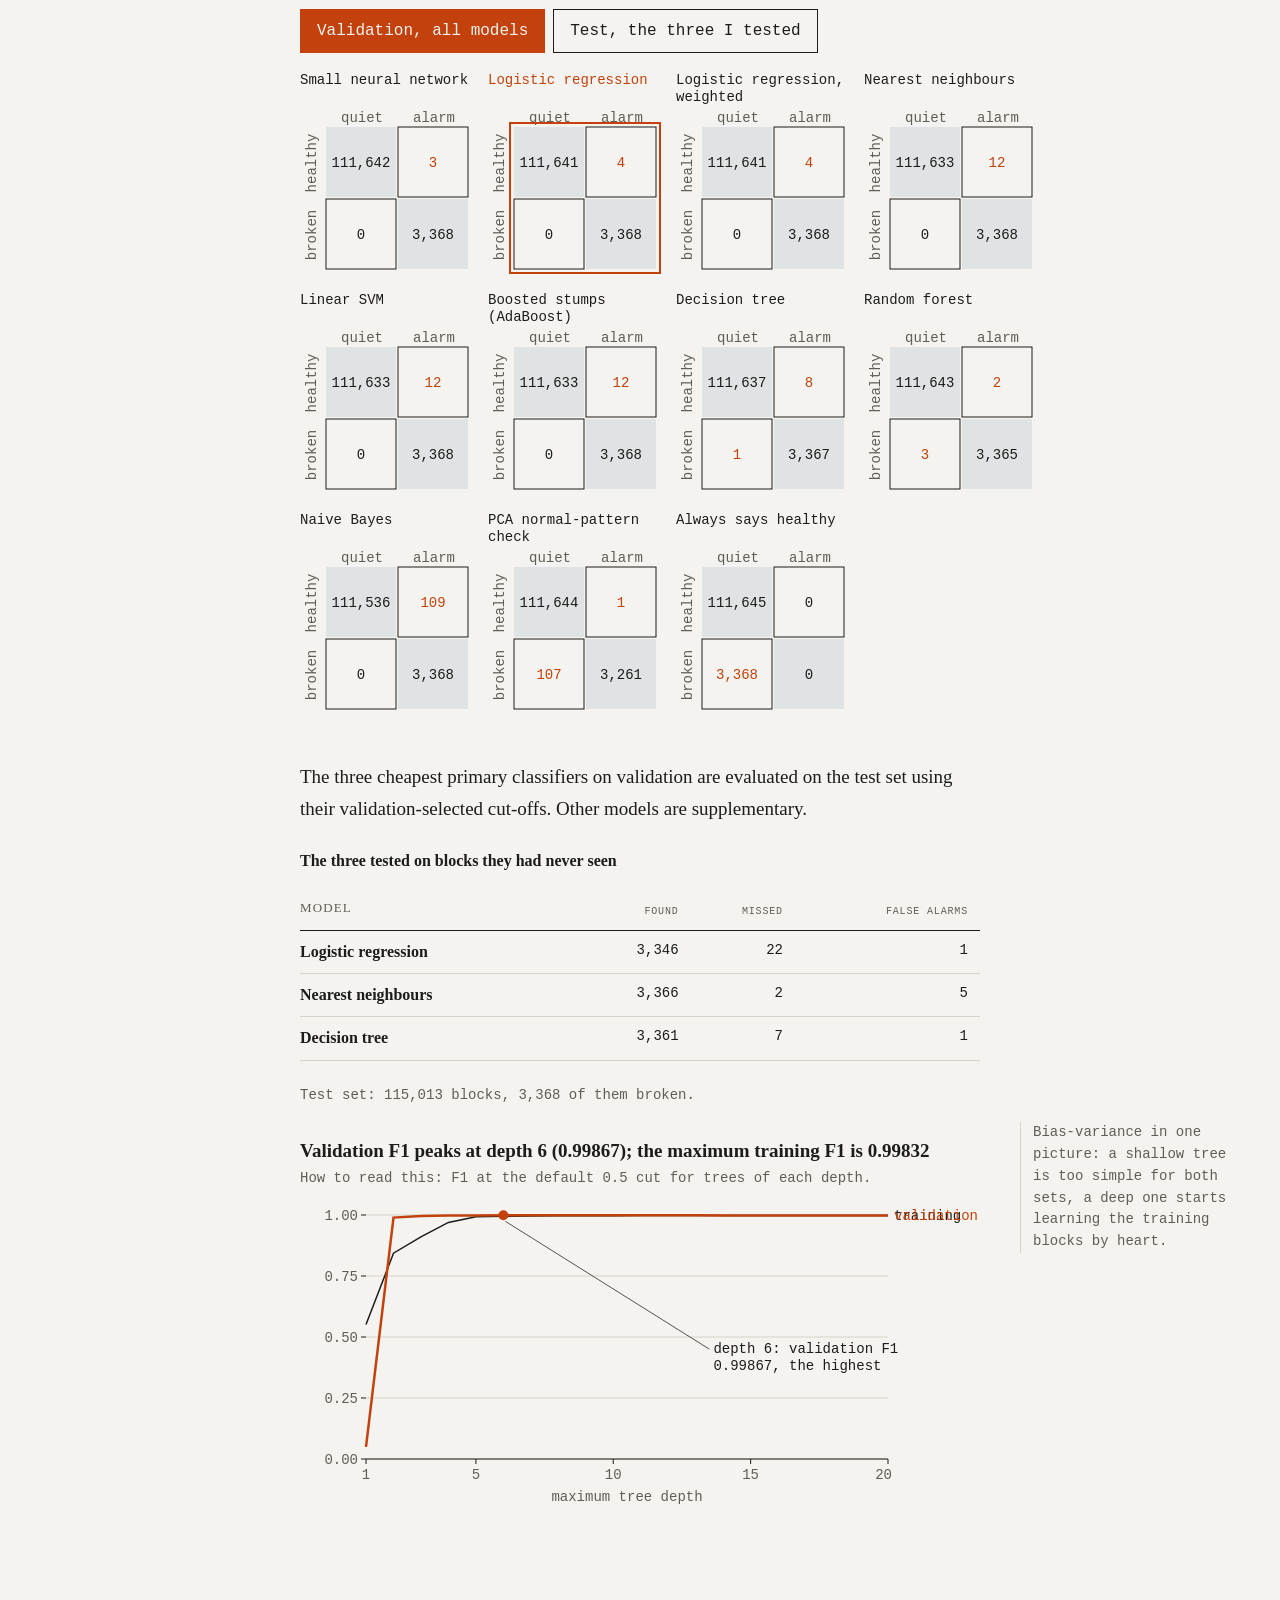
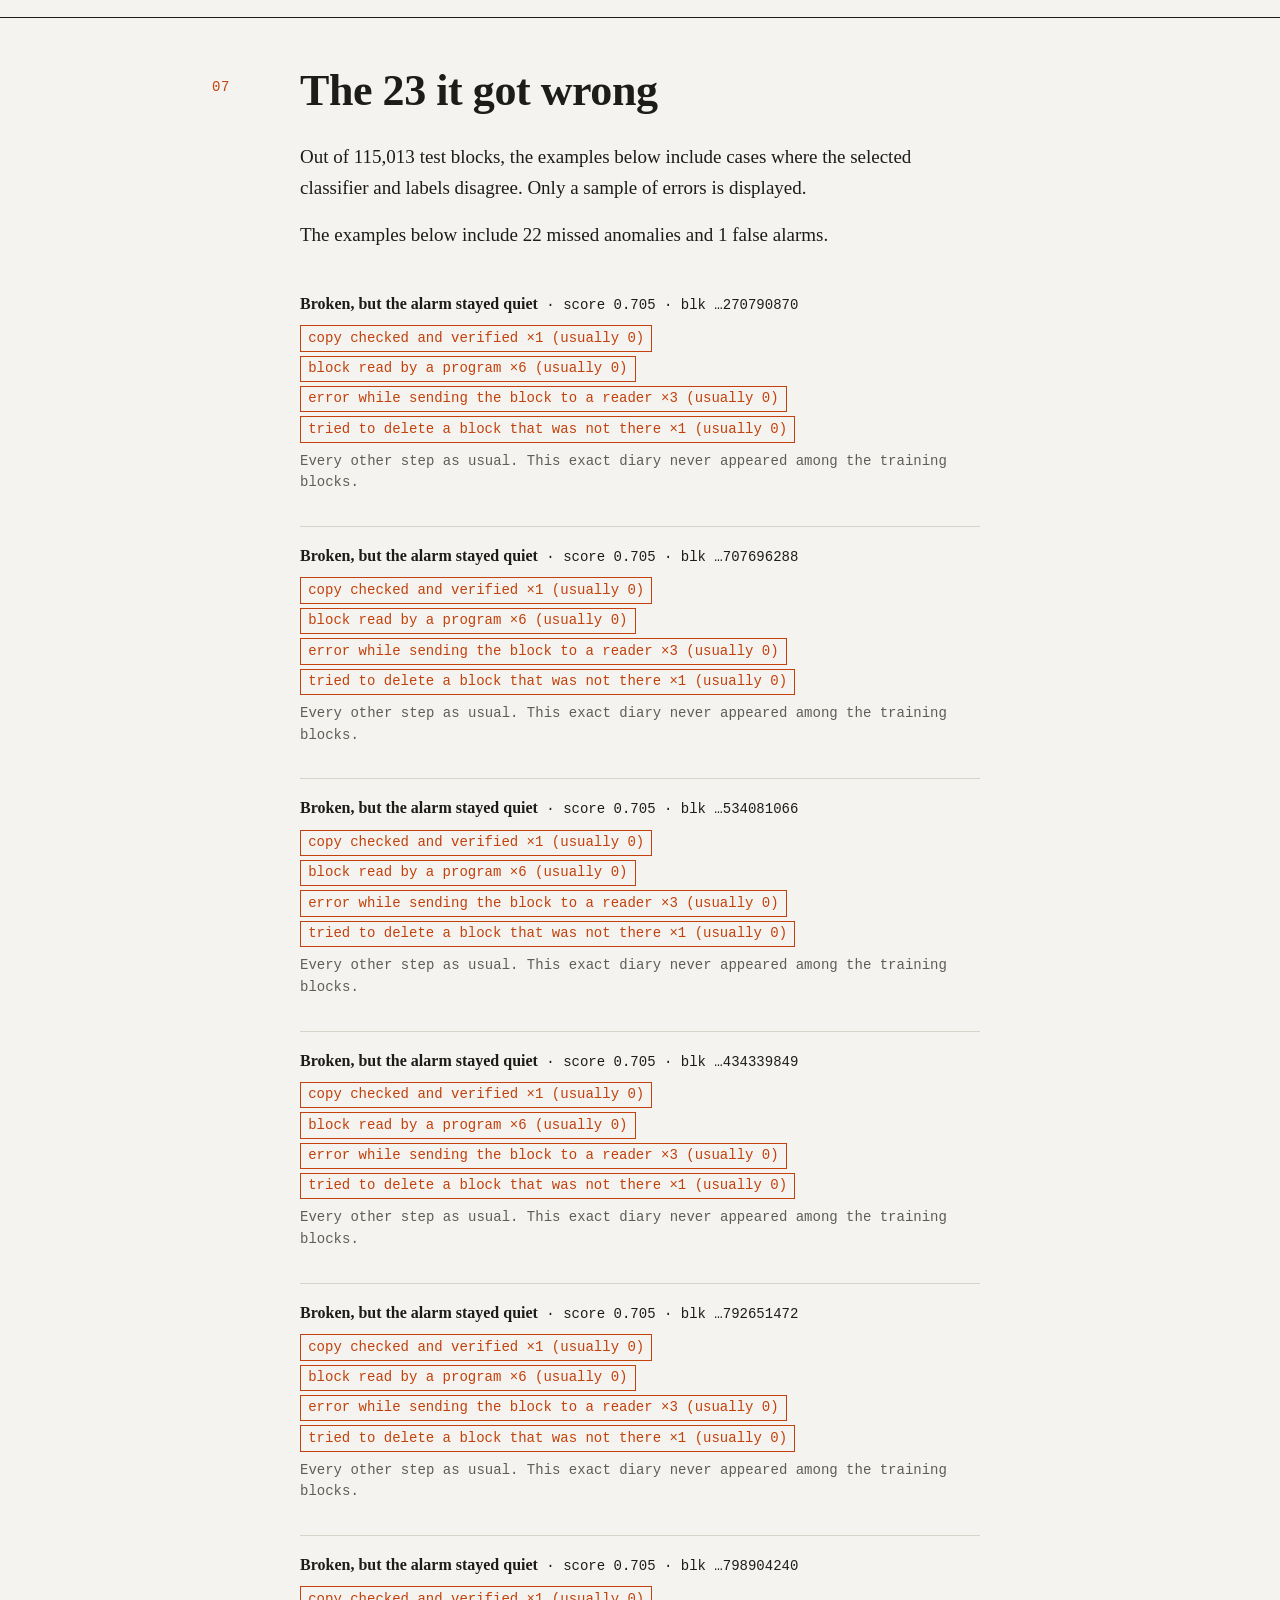
==== commit 4be7c868: "docs: polish project README and repository presentation" ====
--- a/docs/index.html
+++ b/docs/index.html
@@ -16,7 +16,7 @@
   <meta name="theme-color" content="#f4f3ef" media="(prefers-color-scheme: light)">
   <meta name="theme-color" content="#161614" media="(prefers-color-scheme: dark)">
   <meta property="og:title" content="HDFS Incident Radar: finding broken blocks in a storage log">
-  <meta property="og:description" content="How I taught a model to read the log diaries of Hadoop storage blocks, and the six blocks it still gets wrong.">
+  <meta property="og:description" content="Classifying completed HDFS block histories using event counts.">
   <meta property="og:type" content="website">
   <meta property="og:url" content="https://hdfs-incident-radar.vercel.app/">
   <meta property="og:image" content="https://hdfs-incident-radar.vercel.app/assets/social_preview.png">
@@ -85,14 +85,14 @@
     </div>
     <h1 id="headline"><span data-fact="anomalous_blocks"></span> of <span data-fact="total_blocks"></span> storage blocks went wrong. Could a computer find them?</h1>
     <p class="standfirst">In <span data-fact="log_year"></span>, a Hadoop cluster of <span data-fact="machines"></span> machines wrote <span data-fact="log_lines"></span> log lines in <span data-fact="log_hours" data-format="decimal1"></span> hours. Every file it stored was cut into blocks, and every block left a trail of lines about what happened to it. I treated each trail as a diary, counted what was in it, and trained models to tell healthy diaries from broken ones. This page is what I found&#8202;—&#8202;including the <span data-fact="mistakes" data-format="word"></span> blocks my best model still gets wrong.</p>
-    <p class="byline">By Vansh Rana · every number on this page is read from files my notebooks saved</p>
+    <p class="byline">By Vansh · every number on this page is read from files my notebooks saved</p>
     <noscript><p class="load-error">The charts and numbers on this page are drawn by JavaScript from small data files. Please turn JavaScript on to see them.</p></noscript>
     <p class="load-error" id="load-error" hidden></p>
 
     <figure class="chart pipeline" id="chart-pipeline">
       <figcaption>
         <p class="chart-title">One real block, from log lines to alarm</p>
-        <p class="chart-how">The test block <span data-chart-fact="pipeline_id"></span>, exactly as it appears in HDFS.log. Its lines are grouped by block id, counted per event type, scored by the random forest and compared with my cut-off.</p>
+        <p class="chart-how">The completed test block <span data-chart-fact="pipeline_id"></span>, exactly as it appears in HDFS.log. Its event counts are scored by the selected classifier and compared with its cut-off.</p>
       </figcaption>
       <div class="chart-body" style="--h: 560px"></div>
       <p class="sr-only chart-alt"></p>
@@ -137,7 +137,7 @@
         <p class="pull-caption">blocks in the log were labelled broken. Rare enough to miss by eye, common enough that missing them matters.</p>
       </div>
 
-      <p>Before training anything I checked which steps move with the label at all. Plain correlation on the training blocks already shows the shape of the problem: broken blocks are mostly missing things, not doing strange things.</p>
+      <p>Before training I checked how event counts correlate with the training labels. Correlation shows association, not a cause.</p>
       <aside class="margin-note">Correlation only sees straight-line links between one count and the label. A model can combine steps, so a weak correlation here does not make an event useless.</aside>
       <figure class="chart" id="chart-correlation">
         <figcaption>
@@ -240,7 +240,7 @@
             <tr><th scope="row">Broken blocks found</th><td class="num">0 of <span data-fact="test_anomalies"></span></td><td class="num"><span data-fact="best_test_found"></span> of <span data-fact="test_anomalies"></span></td></tr>
           </tbody>
         </table>
-        <p>Two accuracy figures under three points apart, and one of them found nothing. That is why I never judged a model on accuracy: I looked at how many broken blocks it found and how many of its alarms were real.</p>
+        <p>The always-normal baseline finds no anomalies. Recall and precision show how many anomalies are found and how many alarms are correct.</p>
       </div>
     </div>
   </section>
@@ -250,7 +250,7 @@
     <div class="wrap">
       <p class="section-no">05</p>
       <h2 id="dial-title">Where I set the alarm</h2>
-      <p>My random forest gives each block a score between 0 and 1. The score is not the decision; a cut-off is. Drag it and watch the <span data-fact="validation_blocks"></span> validation blocks I used to choose mine.</p>
+      <p>The selected <span data-fact="best_model_display"></span> gives each block a score between 0 and 1. Drag the cut-off and watch the <span data-fact="validation_blocks"></span> validation blocks used to choose it.</p>
       <aside class="margin-note">Why ten false alarms for one miss? It is my assumption, not a measurement: a missed failure can lose data, a false alarm costs someone a few minutes. A different ratio would move every cut-off on this page.</aside>
 
       <div class="dial">
@@ -301,7 +301,7 @@
       </div>
 
       <h3>The final exam</h3>
-      <p>With the cut-off fixed, I ran the random forest once on the <span data-fact="test_blocks"></span> test blocks it had never seen. It found <span data-fact="best_test_found" class="broken-text"></span> of the <span data-fact="test_anomalies"></span> broken ones and missed <span data-fact="best_test_missed"></span>. Of every 100 alarms, <span data-fact="best_test_precision" data-format="per100"></span> were real.</p>
+      <p>With the cut-off fixed on validation, the selected classifier found <span data-fact="best_test_found" class="broken-text"></span> of <span data-fact="test_anomalies"></span> anomalous test blocks and missed <span data-fact="best_test_missed"></span>. Of every 100 alarms, <span data-fact="best_test_precision" data-format="per100"></span> were real.</p>
       <div class="pull-stat">
         <p class="pull-number"><span data-fact="best_test_false_alarms" data-countup></span><span class="unit"> false alarms</span></p>
         <p class="pull-caption">in <span data-fact="test_blocks"></span> test blocks, plus <span data-fact="best_test_missed"></span> missed. Out of <span data-fact="test_normal"></span> healthy blocks, the alarm rang for <span data-fact="best_test_false_alarms"></span>.</p>
@@ -314,7 +314,7 @@
     <div class="wrap">
       <p class="section-no">06</p>
       <h2 id="models-title"><span data-fact="model_count_word"></span> models, one rule</h2>
-      <p>Each model learned from the same <span data-fact="train_blocks"></span> training blocks and picked its own cut-off with the same cost rule. Sort by any column. The shaded row is the one I kept.</p>
+      <p>Supervised models use the same <span data-fact="train_blocks"></span> training blocks; the optional PCA detector learns from normal training blocks only. Cut-offs use the same validation cost rule. The shaded row is the selected primary classifier.</p>
       <div class="table-wrap wide">
         <table class="dense" id="model-table">
           <caption>Validation results, <span data-fact="validation_blocks"></span> blocks (<span data-fact="validation_anomalies"></span> broken)</caption>
@@ -327,7 +327,7 @@
         <figure class="chart" id="chart-roc">
           <figcaption>
             <p class="chart-title"></p>
-            <p class="chart-how">How to read this: higher and further left is better. The view is zoomed into the top-left corner because every curve lives there.</p>
+            <p class="chart-how">How to read this: higher and further left is better.</p>
           </figcaption>
           <div class="chart-body" style="--h: 340px"></div>
           <p class="sr-only chart-alt"></p>
@@ -336,7 +336,7 @@
         <figure class="chart" id="chart-pr">
           <figcaption>
             <p class="chart-title"></p>
-            <p class="chart-how">How to read this: precision (real alarms) against recall (broken blocks found), zoomed to recall above 99%. Dots mark each model’s chosen cut-off.</p>
+            <p class="chart-how">How to read this: precision (real alarms) against recall (broken blocks found). Dots mark each model’s chosen cut-off.</p>
           </figcaption>
           <div class="chart-body" style="--h: 340px"></div>
           <p class="sr-only chart-alt"></p>
@@ -358,7 +358,7 @@
         <p class="sr-only chart-live" aria-live="polite"></p>
       </figure>
 
-      <p>Only the three cheapest models on validation were run on the test set, once each, with the cut-off they had already chosen. I did not look at test results before that.</p>
+      <p>The three cheapest primary classifiers on validation are evaluated on the test set using their validation-selected cut-offs. Other models are supplementary.</p>
       <div class="table-wrap">
         <table id="test-table">
           <caption>The three tested on blocks they had never seen</caption>
@@ -374,7 +374,7 @@
       <figure class="chart" id="chart-depth">
         <figcaption>
           <p class="chart-title"></p>
-          <p class="chart-how">How to read this: F1 at the default 0.5 cut for trees of each depth. Depths below 5 score under 0.98 and sit below this zoomed view.</p>
+          <p class="chart-how">How to read this: F1 at the default 0.5 cut for trees of each depth.</p>
         </figcaption>
         <div class="chart-body" style="--h: 300px"></div>
         <p class="sr-only chart-alt"></p>
@@ -388,7 +388,7 @@
     <div class="wrap">
       <p class="section-no">07</p>
       <h2 id="mistakes-title">The <span data-fact="mistakes" data-format="word"></span> it got wrong</h2>
-      <p>Out of <span data-fact="test_blocks"></span> test blocks, these are the only ones where the random forest and the labels disagree. I show only the steps that differ from a typical healthy block.</p>
+      <p>Out of <span data-fact="test_blocks"></span> test blocks, the examples below include cases where the selected classifier and labels disagree. Only a sample of errors is displayed.</p>
       <p id="mistakes-summary"></p>
       <ol class="mistake-list" id="mistake-list"></ol>
     </div>
@@ -428,7 +428,7 @@
     <div class="wrap">
       <p class="section-no">09</p>
       <h2 id="clusters-title">Do broken blocks cluster?</h2>
-      <p>Not much. I fitted k-means on <span data-fact="kmeans_fit_blocks"></span> normal training blocks, then dropped every training block into its nearest cluster. One small cluster is mostly broken, but most broken blocks land in clusters that look normal. Clustering helped me describe the data; it would make a poor detector.</p>
+      <p>I fitted k-means on <span data-fact="kmeans_fit_blocks"></span> normal training blocks and assigned training blocks to their nearest cluster. The elbow is gradual; k=4 is an illustrative choice. Clusters describe the training data and are not the classifier.</p>
       <div class="pair wide">
         <figure class="chart" id="chart-elbow">
           <figcaption>
@@ -457,7 +457,7 @@
     <div class="wrap">
       <p class="section-no">10</p>
       <h2 id="rules-title">What a small tree wrote down</h2>
-      <p>The forest is far too big to read. So I trained a separate tree only <span data-fact="rule_tree_depth"></span> questions deep, on the same blocks, purely to explain the main splits. It never scores anything on this page. Its rules, in my words and as scikit-learn printed them:</p>
+      <p>A separate tree only <span data-fact="rule_tree_depth"></span> questions deep describes patterns in the training blocks. It does not explain individual predictions from the selected classifier.</p>
       <ol class="rule-list" id="rule-list"></ol>
       <p class="note" id="rule-legend"></p>
     </div>
@@ -487,8 +487,9 @@
         <li><strong>It counts steps and ignores their order.</strong> A block whose steps arrived in a strange order, but in normal numbers, looks healthy to every model here.</li>
         <li><strong>It is one cluster in <span data-fact="log_year"></span>.</strong> <span data-fact="machines"></span> machines, <span data-fact="log_hours" data-format="decimal1"></span> hours, one Hadoop version, benchmark jobs. I have no evidence the cut-off would carry over to anything else.</li>
         <li><strong>The labels came from rules, not from failures someone confirmed.</strong> My models learned to agree with those rules.</li>
-        <li><strong>Patterns, not causes.</strong> “Tried to delete a block that was not there” is the forest’s favourite clue, but it is probably a symptom of an earlier failure, not the failure itself.</li>
-        <li><strong>The near-perfect scores are partly the data.</strong> Only <span data-fact="distinct_patterns_train"></span> different diaries appear in <span data-fact="train_blocks"></span> training blocks, so a model that memorises patterns does very well. Published studies report similarly high scores on this dataset.</li>
+        <li><strong>Patterns, not causes.</strong> Event counts describe associations and do not establish why a block failed.</li>
+        <li><strong>Completed histories.</strong> This is retrospective classification, not an early-warning or real-time system. The grouped test assesses unseen count patterns from the same benchmark, not a different system.</li>
+        <li><strong>Test reuse.</strong> The grouped test was evaluated twice during the update. The later restriction to four primary classifiers followed the original project request; the recorded workflow shows model settings, feature selection and thresholds were not adjusted from test results. Future tuning should not use these inspected results.</li>
       </ul>
     </div>
   </section>
@@ -498,8 +499,8 @@
     <div class="wrap">
       <p class="section-no">13</p>
       <h2 id="method-title">How I did it</h2>
-      <p><span class="label">Data.</span> Loghub HDFS_v1, Zenodo record <span data-fact="zenodo_record" data-format="text"></span>: <span data-fact="log_lines"></span> log lines grouped into <span data-fact="total_blocks"></span> blocks. Only the <span data-fact="event_types"></span> event-count columns go into the models. I dropped the block id and the matrix’s own Label and Type columns, because Type is only filled in for failed blocks and would hand the answer over.</p>
-      <p><span class="label">Split.</span> One stratified split set aside <span data-fact="test_fraction" data-format="pct0"></span> of blocks for testing (<span data-fact="test_blocks"></span>). The rest became training (<span data-fact="train_blocks"></span>) and validation (<span data-fact="validation_blocks"></span>). Seed <span data-fact="random_state" data-format="text"></span> everywhere. Notebook 03 ends with checks that no scaler, PCA or model ever saw a validation or test row.</p>
+      <p><span class="label">Data.</span> Loghub HDFS_v1, Zenodo record <span data-fact="zenodo_record" data-format="text"></span>: <span data-fact="log_lines"></span> log lines grouped into <span data-fact="total_blocks"></span> blocks. Models use <span data-fact="model_features"></span> event counts; E22 is constant in training. Block ID, matrix Label and Type are excluded.</p>
+      <p><span class="label">Split.</span> Identical event-count patterns are kept together, yielding <span data-fact="train_blocks"></span> training, <span data-fact="validation_blocks"></span> validation and <span data-fact="test_blocks"></span> test blocks. Groups are allocated to approximately balance class counts. The original stratified row split is retained as a separate benchmark.</p>
       <p><span class="label">Course topics.</span> Preprocessing, correlation, logistic regression, k-nearest neighbours, Naive Bayes, decision trees and rules, linear SVM, k-means, PCA, a small neural network, bias-variance, bagging (random forest), boosting (AdaBoost), and accuracy, precision, recall, F1, AUC, log loss and confusion matrices.</p>
       <p><span class="label">Cut-offs.</span> <span data-fact="cost_rule"></span> Every model’s cut-off is the one with the lowest validation cost; a block raises the alarm when its score is at or above it.</p>
       <p>Code, notebooks and data pipeline: <a href="https://github.com/Vanshr45/hdfs-incident-radar">github.com/Vanshr45/hdfs-incident-radar</a></p>
@@ -509,7 +510,7 @@
 
 <footer class="site-footer">
   <div class="wrap">
-    <p>Made by Vansh Rana for the CA2 skill-based assessment.</p>
+    <p>Made by Vansh for the CA2 skill-based assessment.</p>
     <p class="note">Every chart and number here is drawn from small JSON files that <code>src/export_web_data.py</code> exports from the saved notebook results. Nothing is trained or simulated in the browser.</p>
   </div>
 </footer>
